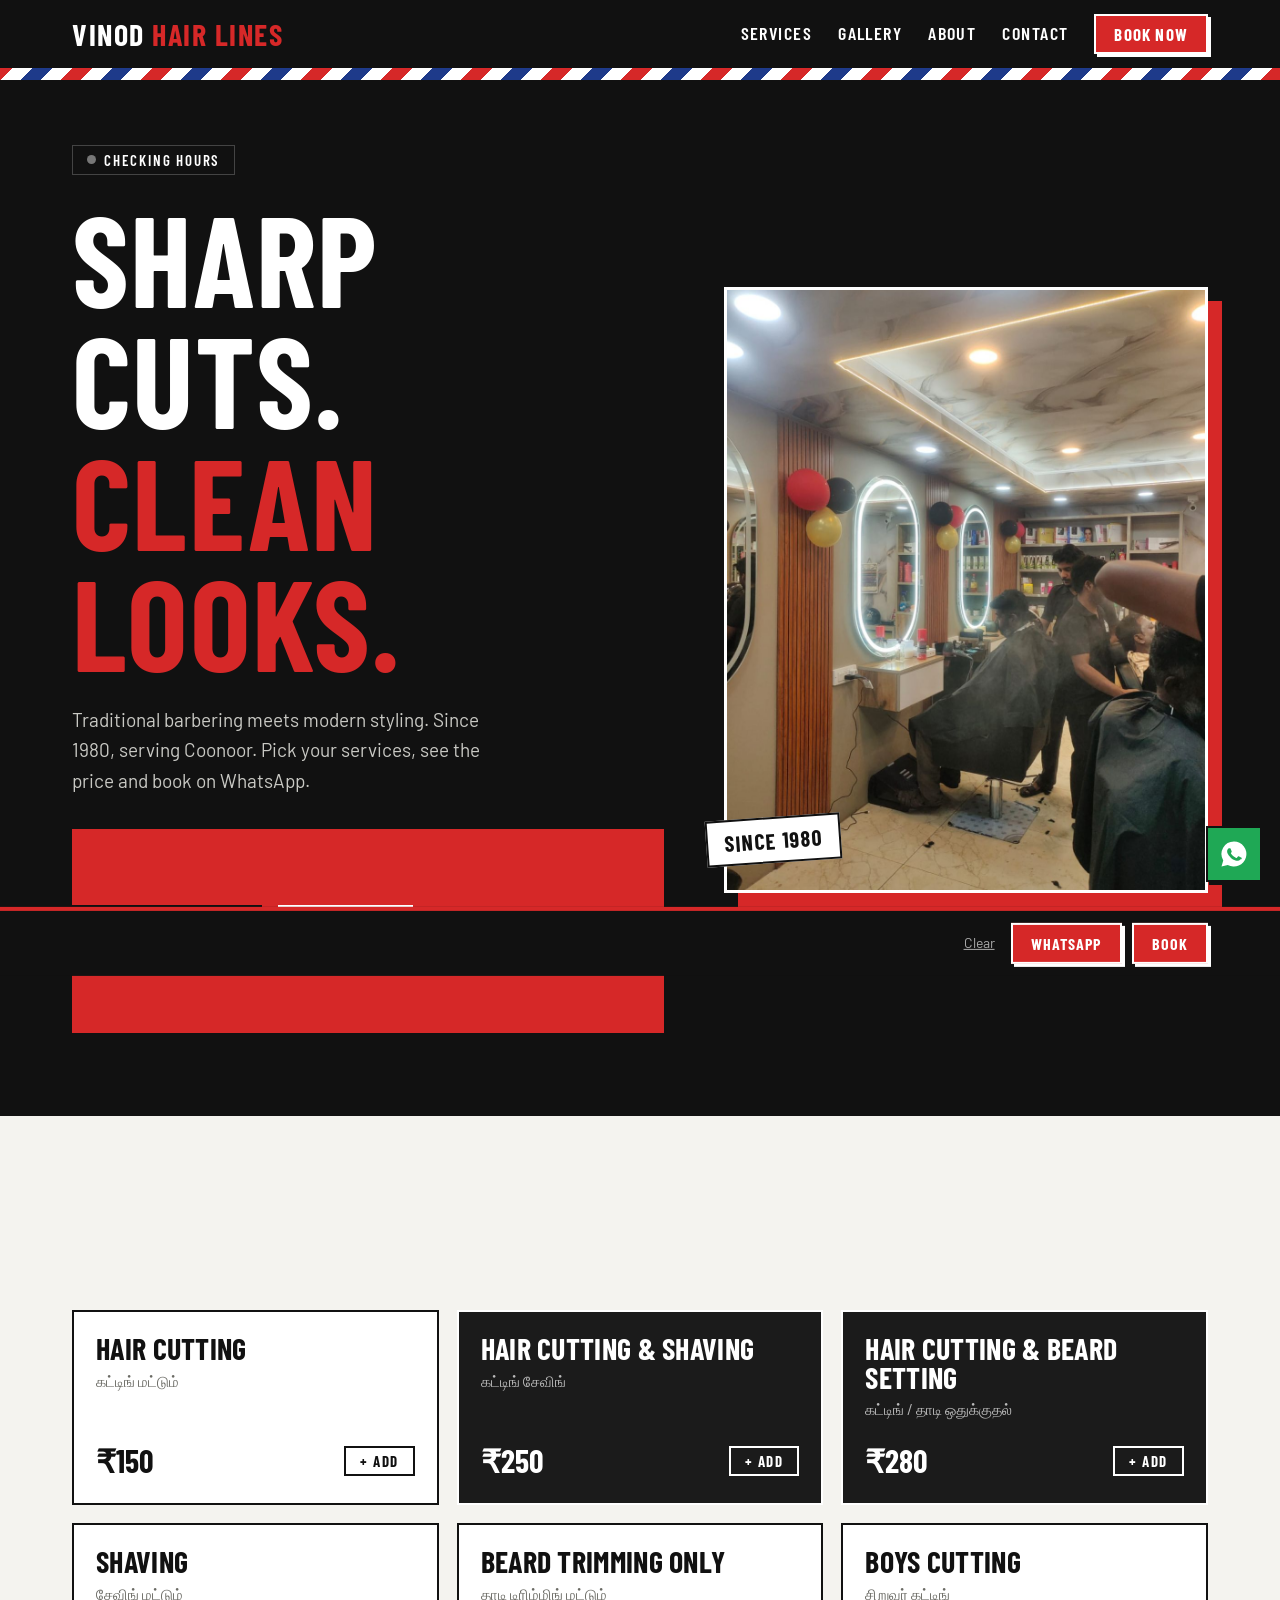
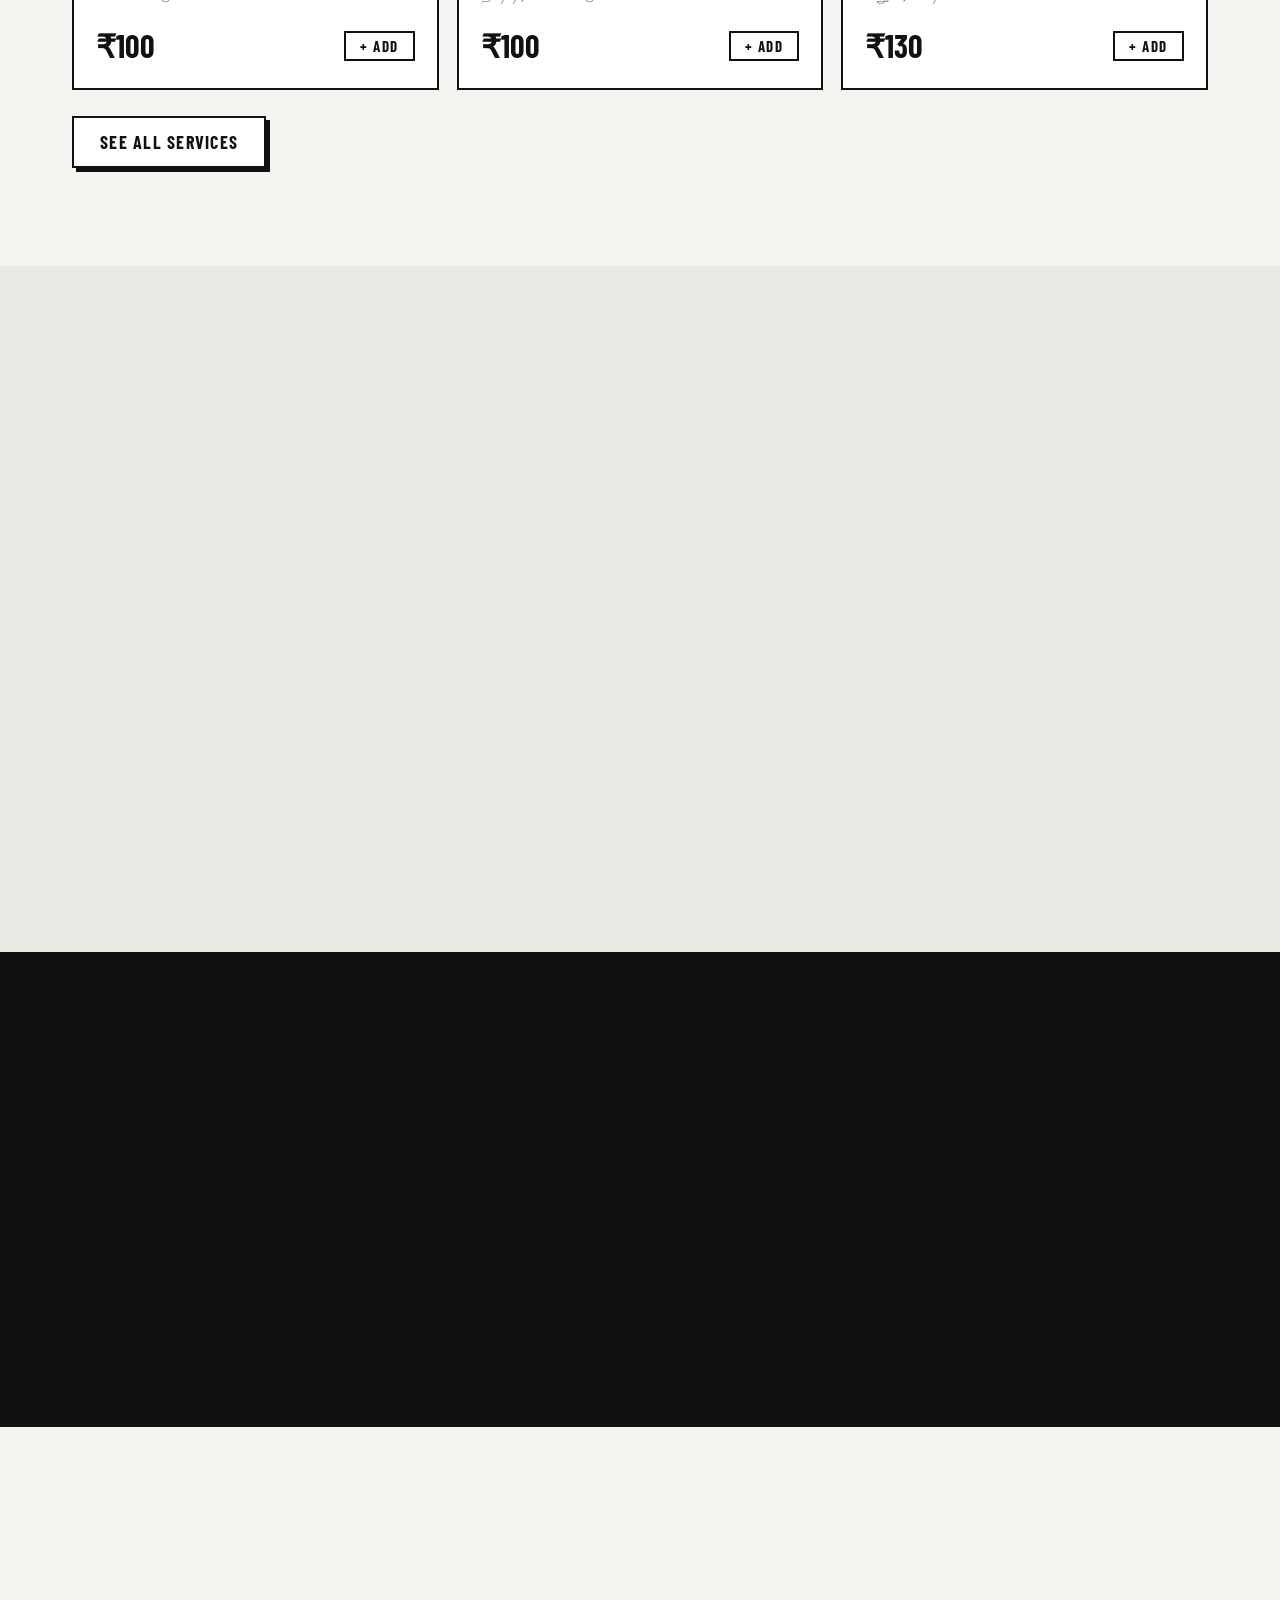
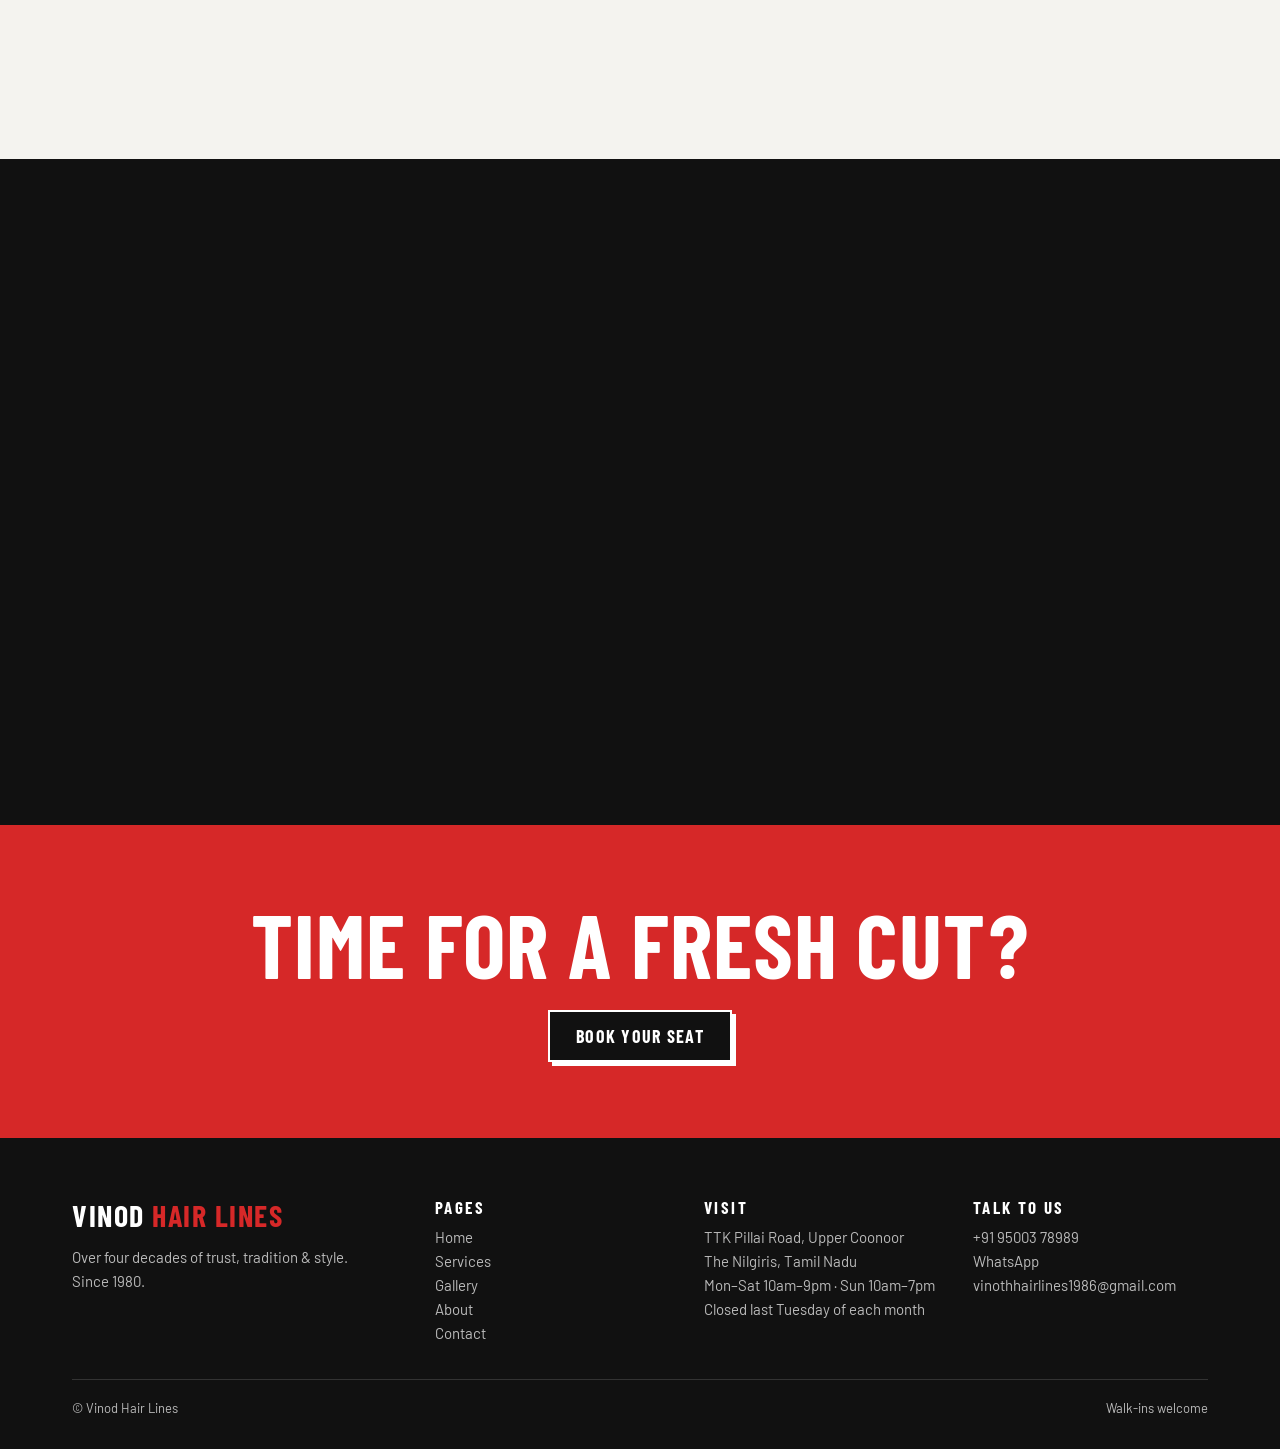
==== index.html @ 0abf3958 "Add brand story since 1980, owner, contact details, TTK Pillai Road address, full services list" ====
<!DOCTYPE html>
<html lang="en"><head><meta charset="utf-8"><meta name="viewport" content="width=device-width,initial-scale=1,viewport-fit=cover">
<title>Vinod Hair Lines – Men’s Grooming Salon</title><meta name="description" content="Vinod Hair Lines – traditional men’s grooming in Coonoor since 1980. Haircuts, shaves, beard styling, colour, facials, makeup and wedding grooming.">
<link rel="preconnect" href="https://fonts.googleapis.com"><link rel="preconnect" href="https://fonts.gstatic.com" crossorigin>
<link href="https://fonts.googleapis.com/css2?family=Barlow+Condensed:wght@600;700&family=Barlow:wght@400;500&display=swap" rel="stylesheet">
<link rel="stylesheet" href="style.css?v=7"></head><body>
<header class="top"><div class="w"><a class="logo" href="index.html">Vinod <i>Hair Lines</i></a><nav class="nl"><a href="services.html">Services</a><a href="gallery.html">Gallery</a><a href="about.html">About</a><a href="contact.html">Contact</a><a class="btn" href="contact.html#book">Book now</a></nav><button class="bur" aria-label="Menu">Menu</button></div><div class="pole"></div></header>
<section class="hero"><div class="w"><div><div class="st">Checking hours</div><h1>Sharp cuts.<em>Clean looks.</em></h1><p>Traditional barbering meets modern styling. Since 1980, serving Coonoor. Pick your services, see the price and book on WhatsApp.</p><div class="cta"><a class="btn" href="#pick">Build your visit</a><a class="btn k" href="contact.html#book">Book now</a></div></div><div class="hi"><img src="images/interior-1.jpg" alt="Inside Vinod Hair Lines" loading="lazy" onerror="this.style.display='none'"><div class="tag">Since 1980</div></div></div></section>
<section class="sec" id="pick"><div class="w"><div class="sh r"><h2>Pick your <em>services</em></h2><p>Tap a card to add it. Your total builds up at the bottom, ready to send on WhatsApp.</p></div><div class="grid" id="picker" data-pop></div><p style="margin-top:26px"><a class="btn o" href="services.html">See all services</a></p></div></section><section class="sec" style="background:#ebe9e3"><div class="w"><div class="sh r"><h2>What we <em>offer</em></h2><p>Rates for services not on the price list are quoted on enquiry. Message us on WhatsApp.</p></div><ol class="off r"><li>Men’s Haircuts &amp; Hairstyling</li><li>Beard Styling, Trimming &amp; Shaving</li><li>Facials &amp; Skin Care Treatments</li><li>Complete Men’s Grooming</li><li>Hair Colouring &amp; Highlights</li><li>Hair Treatments</li><li>Hair Smoothing &amp; Straightening</li><li>Professional Makeup Services</li><li>Makeovers &amp; Personal Styling</li><li>Wedding Grooming &amp; Special Occasion Styling</li><li>Wedding Makeup &amp; Event Bookings</li></ol></div></section>
<section class="sec dk"><div class="w"><div class="sh r"><h2>Our <em>legacy</em></h2><p>Over four decades of trust, tradition &amp; style.</p></div><div class="tiles"><div class="tile r"><b>1980</b><h3>Established</h3><p>Proudly serving Coonoor since 1980.</p></div><div class="tile r"><b>40+</b><h3>Years of craft</h3><p>Traditional barbering with modern styling.</p></div><div class="tile r"><b>Heart</b><h3>Of Coonoor</h3><p>Upper Coonoor, on TTK Pillai Road.</p></div><div class="tile r"><b>Trust</b><h3>For generations</h3><p>A grooming destination families return to.</p></div></div></div></section>
<section class="sec"><div class="w"><div class="sh r"><h2>The <em>work</em></h2><a class="btn o" href="gallery.html">Full gallery</a></div><div class="gal"><div class="gi r" data-c="work" data-big="images/stylist.jpg"><img src="images/stylist.jpg" alt="At the chair" loading="lazy" onerror="this.style.display='none'"><span>At the chair</span></div><div class="gi r" data-c="inside" data-big="images/interior-1.jpg"><img src="images/interior-1.jpg" alt="Our salon" loading="lazy" onerror="this.style.display='none'"><span>Our salon</span></div><div class="gi r" data-c="front" data-big="images/storefront.jpg"><img src="images/storefront.jpg" alt="Shopfront" loading="lazy" onerror="this.style.display='none'"><span>Shopfront</span></div></div></div></section>
<section class="sec dk"><div class="w two vid"><div class="r"><h2 style="font-size:clamp(40px,5vw,64px);margin-bottom:16px">Take a <em style="font-style:normal;color:var(--red)">tour</em></h2><p>Mirrors, comfortable chairs and a proper wash station. See the salon before you walk in.</p><a class="btn" href="contact.html#book">Book a visit</a></div><div class="r"><video controls playsinline preload="metadata" poster="images/tour-poster.jpg"><source src="images/tour.mp4" type="video/mp4"></video></div></div></section><section class="sec"><div class="w"><div class="sh r"><h2>Client <em>reviews</em></h2></div><div class="rv"><div class="r"><div class="s">★★★★★</div><p>Best fade in town. Looks sharp for a full week.</p><b>Rahul S.</b></div><div class="r"><div class="s">★★★★★</div><p>Clean shave, hot towel, no rush. I’m a regular now.</p><b>Imran K.</b></div><div class="r"><div class="s">★★★★★</div><p>Brought my dad and my son. All three of us left happy.</p><b>Kiran P.</b></div></div></div></section>
<section class="sec dk"><div class="w" style="max-width:820px"><div class="sh r"><h2>Quick <em>answers</em></h2></div><details class="r"><summary>Do I need an appointment?</summary><p>Walk-ins are welcome. Booking on WhatsApp skips the wait, especially on weekends.</p></details><details class="r"><summary>How long does a haircut take?</summary><p>Around 30 to 40 minutes. A haircut with beard styling is about an hour.</p></details><details class="r"><summary>Is this a unisex salon?</summary><p>Yes, everyone is welcome. Boys’ cuts, baby cuts and bridal makeup (male and female) are on the price list.</p></details><details class="r"><summary>Which day are you closed?</summary><p>The last Tuesday of every month is our holiday.</p></details><details class="r"><summary>How do I pay?</summary><p>Cash and UPI are accepted. Edit this answer to match your shop.</p></details></div></section><section class="cta"><div class="w"><h2>Time for a fresh cut?</h2><a class="btn k" href="contact.html#book">Book your seat</a></div></section>
<footer><div class="w"><div class="fg"><div><a class="logo" href="index.html" style="color:#fff">Vinod <i>Hair Lines</i></a><p style="margin-top:12px;max-width:280px">Over four decades of trust, tradition &amp; style. Since 1980.</p></div><div><b>Pages</b><a href="index.html">Home</a><a href="services.html">Services</a><a href="gallery.html">Gallery</a><a href="about.html">About</a><a href="contact.html">Contact</a></div><div><b>Visit</b>TTK Pillai Road, Upper Coonoor<br>The Nilgiris, Tamil Nadu<br>Mon–Sat 10am–9pm · Sun 10am–7pm<br>Closed last Tuesday of each month</div><div><b>Talk to us</b><a href="tel:+919500378989">+91 95003 78989</a><a class="walink" target="_blank" rel="noopener">WhatsApp</a><a href="mailto:vinothhairlines1986@gmail.com">vinothhairlines1986@gmail.com</a></div></div><div class="cp"><span>© Vinod Hair Lines</span><span>Walk-ins welcome</span></div></div></footer>
<div class="tray"><div class="w"><div><b id="tn"></b><small id="tl"></small></div><div class="a"><button class="x" id="tx">Clear</button><button class="btn" id="tw">WhatsApp</button><a class="btn" href="contact.html#book">Book</a></div></div></div>
<div class="lb"><button class="c" aria-label="Close">×</button><button class="p" aria-label="Previous">‹</button><img alt=""><button class="n" aria-label="Next">›</button></div>
<a class="wa walink" target="_blank" rel="noopener" aria-label="Chat on WhatsApp"><svg viewBox="0 0 24 24"><path d="M12 2a10 10 0 0 0-8.6 15.1L2 22l5-1.3A10 10 0 1 0 12 2zm5.2 14.2c-.2.6-1.3 1.2-1.8 1.2-.5.1-1 .2-3.2-.7-2.7-1.1-4.4-3.8-4.6-4-.1-.2-1.1-1.5-1.1-2.8s.7-2 1-2.3c.2-.3.5-.3.7-.3h.5c.2 0 .4 0 .6.5l.8 1.9c.1.2.1.4 0 .6l-.4.6c-.1.2-.3.3-.1.6.2.3.8 1.3 1.7 2.1 1.2 1 2.1 1.3 2.4 1.5.3.1.5.1.6-.1l.9-1.1c.2-.3.4-.2.6-.1l1.8.9c.3.1.5.2.5.3.1.1.1.6-.1 1.1z"/></svg></a>
<script src="app.js?v=7"></script></body></html>
---- style.css ----
:root{--bg:#f4f3ef;--ink:#111;--red:#d62828;--card:#fff;--mut:#5d5d58}
*{box-sizing:border-box}html{scroll-behavior:smooth}
body{margin:0;background:var(--bg);color:var(--ink);font:400 17px/1.6 Barlow,system-ui,sans-serif;overflow-x:hidden}
h1,h2,h3{font-family:"Barlow Condensed",Impact,sans-serif;font-weight:700;text-transform:uppercase;line-height:.95;margin:0;letter-spacing:.01em}
a{color:inherit;text-decoration:none}img{display:block;max-width:100%}p{margin:0 0 14px}
.w{max-width:1180px;margin:0 auto;padding:0 22px}
.btn{display:inline-block;background:var(--red);color:#fff;font:700 18px "Barlow Condensed",sans-serif;letter-spacing:.07em;text-transform:uppercase;padding:13px 26px;border:2px solid var(--ink);box-shadow:4px 4px 0 var(--ink);transition:.15s;cursor:pointer}
.btn:hover{transform:translate(-2px,-2px);box-shadow:6px 6px 0 var(--ink)}.btn:active{transform:translate(3px,3px);box-shadow:0 0 0 var(--ink)}
.btn.k{background:var(--ink);border-color:#fff;box-shadow:4px 4px 0 #fff}.btn.k:hover{box-shadow:6px 6px 0 #fff}.btn.o{background:#fff;color:var(--ink)}
.pole{height:12px;background:repeating-linear-gradient(-45deg,var(--red) 0 14px,#fff 14px 28px,#1e3a8a 28px 42px,#fff 42px 56px);background-size:80px 100%;animation:pole 3s linear infinite}
@keyframes pole{to{background-position:80px 0}}
/* header */
.top{position:sticky;top:0;z-index:50;background:var(--ink);color:#fff}
.top .w{display:flex;align-items:center;justify-content:space-between;height:68px}
.logo{font:700 30px "Barlow Condensed",sans-serif;letter-spacing:.05em;text-transform:uppercase}.logo i{font-style:normal;color:var(--red)}
.nl{display:flex;gap:26px;align-items:center;font:600 18px "Barlow Condensed",sans-serif;letter-spacing:.08em;text-transform:uppercase}
.nl a:not(.btn){padding:4px 0;border-bottom:3px solid transparent}.nl a:not(.btn):hover,.nl a.on{border-color:var(--red)}
.nl .btn{padding:8px 18px;font-size:17px;box-shadow:3px 3px 0 #fff;border-color:#fff}
.bur{display:none;background:none;border:2px solid #fff;color:#fff;font:700 16px "Barlow Condensed";letter-spacing:.1em;padding:6px 14px;cursor:pointer}
/* hero */
.hero{background:var(--ink);color:#fff;padding:64px 0 80px}
.hero .w{display:grid;grid-template-columns:1.1fr .9fr;gap:60px;align-items:center}
.st{display:inline-flex;align-items:center;gap:8px;font:600 15px "Barlow Condensed";letter-spacing:.12em;text-transform:uppercase;border:1px solid #444;padding:5px 14px;margin-bottom:22px}.st:before{content:"";width:9px;height:9px;border-radius:50%;background:#777}.st.open:before{background:#2ecc71;animation:bl 1.4s infinite}
@keyframes bl{50%{opacity:.3}}
.hero h1{font-size:clamp(60px,10vw,128px)}.hero h1 em{font-style:normal;color:var(--red);display:block}
.hero p{max-width:440px;color:#c9c9c4;font-size:19px;margin:22px 0 30px}.hero .cta{display:flex;gap:16px;flex-wrap:wrap}
.hi{position:relative}.hi img{width:100%;aspect-ratio:4/5;object-fit:cover;border:3px solid #fff;box-shadow:14px 14px 0 var(--red);background:#222}
.hi .tag{position:absolute;left:-18px;bottom:30px;background:#fff;color:var(--ink);font:700 22px "Barlow Condensed";text-transform:uppercase;letter-spacing:.06em;padding:8px 16px;transform:rotate(-4deg);border:2px solid var(--ink)}
/* sections */
.sec{padding:84px 0}.dk{background:var(--ink);color:#fff}
.sh{display:flex;justify-content:space-between;align-items:end;gap:20px;flex-wrap:wrap;margin-bottom:38px}.sh h2{font-size:clamp(42px,6vw,76px)}.sh h2 em{font-style:normal;color:var(--red)}.sh p{max-width:380px;color:var(--mut);margin:0}.dk .sh p{color:#aaa}
.tabs{display:flex;gap:10px;flex-wrap:wrap;margin-bottom:30px}.tab{font:700 17px "Barlow Condensed";letter-spacing:.08em;text-transform:uppercase;background:#fff;border:2px solid var(--ink);padding:7px 20px;cursor:pointer;transition:.15s}.tab:hover{background:#eee}.tab.on{background:var(--ink);color:#fff}
.grid{display:grid;grid-template-columns:repeat(3,1fr);gap:18px}
.card{background:var(--card);border:2px solid var(--ink);padding:22px;display:flex;flex-direction:column;gap:6px;cursor:pointer;transition:.15s;position:relative;user-select:none}
.card:hover{transform:translate(-3px,-3px);box-shadow:6px 6px 0 var(--ink)}.card[hidden]{display:none}
.card h3{font-size:30px}.card p{color:var(--mut);font-size:15px;margin:0;flex:1}
.card .f{display:flex;justify-content:space-between;align-items:center;margin-top:14px}.card .pr{font:700 32px "Barlow Condensed"}
.card .ad{font:700 15px "Barlow Condensed";letter-spacing:.1em;text-transform:uppercase;border:2px solid var(--ink);padding:4px 14px;transition:.15s}
.card.on{background:#fff1f0;border-color:var(--red);box-shadow:5px 5px 0 var(--red)}.card.on .ad{background:var(--red);border-color:var(--red);color:#fff}
.combo{background:#1b1b1b;color:#fff;border-color:#fff}.combo p{color:#bbb}.combo.on{background:#2b1212;border-color:var(--red)}.combo:hover{box-shadow:6px 6px 0 var(--red)}.combo .ad{border-color:#fff}
/* tray */
.tray{position:fixed;left:0;right:0;bottom:0;z-index:55;background:var(--ink);color:#fff;border-top:4px solid var(--red);transform:translateY(110%);transition:.3s}.tray.on{transform:none}
.tray .w{display:flex;justify-content:space-between;align-items:center;gap:14px;padding-top:12px;padding-bottom:calc(12px + env(safe-area-inset-bottom,0px));flex-wrap:wrap}
.tray b{font:700 26px "Barlow Condensed";letter-spacing:.04em}.tray small{color:#aaa;display:block;font-size:13px;line-height:1.2;max-width:420px}.tray .a{display:flex;gap:10px;align-items:center}.tray .btn{padding:9px 18px;font-size:16px;box-shadow:3px 3px 0 #fff;border-color:#fff}.tray .x{background:none;border:0;color:#aaa;text-decoration:underline;cursor:pointer;font:inherit;font-size:14px}
/* tiles */
.tiles{display:grid;grid-template-columns:repeat(4,1fr);gap:18px}.tile{border:2px solid #fff;padding:24px;transition:.15s}.tile:hover{background:var(--red);transform:translateY(-4px)}.tile b{font:700 58px "Barlow Condensed";color:var(--red);line-height:1;display:block;transition:.15s}.tile:hover b{color:#fff}.tile h3{font-size:26px;margin:6px 0 8px}.tile p{color:#bbb;font-size:15px;margin:0}.tile:hover p{color:#fff}
.gal{display:grid;grid-template-columns:repeat(3,1fr);gap:16px}.gi{position:relative;aspect-ratio:1;overflow:hidden;border:2px solid var(--ink);cursor:zoom-in;background:#ddd}.gi[hidden]{display:none}.gi img{width:100%;height:100%;object-fit:cover;transition:.5s;filter:grayscale(.35)}.gi:hover img{transform:scale(1.07);filter:none}.gi span{position:absolute;left:0;bottom:0;background:var(--ink);color:#fff;font:700 16px "Barlow Condensed";letter-spacing:.1em;text-transform:uppercase;padding:5px 14px;transform:translateY(100%);transition:.2s}.gi:hover span{transform:none}
.lb{position:fixed;inset:0;z-index:90;background:rgba(0,0,0,.92);display:none;align-items:center;justify-content:center;padding:20px}.lb.on{display:flex}.lb img{max-height:88vh;max-width:92vw;border:3px solid #fff}.lb button{position:absolute;background:var(--red);color:#fff;border:2px solid #fff;font:700 26px "Barlow Condensed";width:50px;height:50px;cursor:pointer}.lb .c{top:18px;right:18px}.lb .p{left:14px;top:50%}.lb .n{right:14px;top:50%}
.rv{display:grid;grid-template-columns:repeat(3,1fr);gap:18px}.rv div{background:#fff;border:2px solid var(--ink);padding:24px}.rv .s{color:var(--red);letter-spacing:3px;font-size:18px}.rv p{margin:8px 0 14px;font-size:18px}.rv b{font:700 17px "Barlow Condensed";letter-spacing:.1em;text-transform:uppercase}
details{background:#000;color:#fff;border:2px solid #fff;margin-bottom:12px;transition:.15s}details:hover,details[open]{border-color:var(--red);box-shadow:5px 5px 0 var(--red)}summary{cursor:pointer;font:700 24px "Barlow Condensed";text-transform:uppercase;letter-spacing:.03em;padding:16px 56px 16px 20px;list-style:none;position:relative}summary::-webkit-details-marker{display:none}summary:after{content:"+";position:absolute;right:20px;top:8px;font-size:32px;color:var(--red);transition:.2s}details[open] summary:after{transform:rotate(45deg)}details p{padding:0 20px;margin:0 0 18px;color:#bbb}
.cta{background:var(--red);color:#fff;text-align:center;padding:76px 0;border-block:3px solid var(--ink)}.cta h2{font-size:clamp(44px,7vw,92px);margin-bottom:24px}
.ph{background:var(--ink);color:#fff;padding:56px 0 50px}.ph h1{font-size:clamp(56px,9vw,112px)}.ph h1 em{font-style:normal;color:var(--red)}.ph p{color:#bbb;max-width:480px;margin:14px 0 0;font-size:19px}
.two{display:grid;grid-template-columns:1fr 1fr;gap:56px;align-items:center}.two img{width:100%;aspect-ratio:4/3.4;object-fit:cover;border:3px solid var(--ink);box-shadow:12px 12px 0 var(--red);background:#ddd}.two p{color:var(--mut);font-size:19px}
.bk{display:grid;grid-template-columns:.85fr 1.15fr;gap:50px}.inf p{margin-bottom:22px}.inf b{display:block;font:700 15px "Barlow Condensed";letter-spacing:.14em;text-transform:uppercase;color:var(--red)}.map{aspect-ratio:16/9;border:2px dashed #999;display:grid;place-items:center;text-align:center;color:#777;font-size:14px}
form{background:#fff;border:2px solid var(--ink);box-shadow:8px 8px 0 var(--ink);padding:30px;display:grid;gap:20px}label,.lab{font:700 15px "Barlow Condensed";letter-spacing:.12em;text-transform:uppercase;display:grid;gap:6px}
input{font:400 17px Barlow,sans-serif;padding:11px 12px;border:2px solid var(--ink);background:#fff;width:100%;border-radius:0}input:focus{outline:3px solid var(--red);outline-offset:-1px}
.slots{display:flex;gap:8px;flex-wrap:wrap}.slots label{display:block;font:600 16px "Barlow Condensed";letter-spacing:.06em}.slots input{position:absolute;opacity:0;width:0}.slots span{display:block;padding:8px 16px;border:2px solid var(--ink);cursor:pointer;transition:.15s}.slots input:checked+span{background:var(--ink);color:#fff}.slots span:hover{background:#eee}.slots input:checked+span:hover{background:var(--ink)}
.sm{border:2px dashed var(--ink);padding:14px 16px;font-size:15px;background:#faf9f6}.sm b{font:700 20px "Barlow Condensed";letter-spacing:.04em}.sm a{color:var(--red);text-decoration:underline}
footer{background:var(--ink);color:#bbb;padding:56px 0 30px;font-size:15px}.fg{display:grid;grid-template-columns:1.4fr 1fr 1fr 1fr;gap:34px}.fg b{display:block;font:700 17px "Barlow Condensed";letter-spacing:.14em;text-transform:uppercase;color:#fff;margin-bottom:8px}.fg a{display:block}.fg a:hover{color:var(--red)}.cp{border-top:1px solid #333;margin-top:34px;padding-top:18px;font-size:13px;display:flex;justify-content:space-between;flex-wrap:wrap;gap:8px}
.wa{position:fixed;right:18px;bottom:calc(18px + env(safe-area-inset-bottom,0px));z-index:60;background:#1fa855;border:2px solid var(--ink);box-shadow:3px 3px 0 var(--ink);width:56px;height:56px;display:grid;place-items:center;transition:.3s}.wa svg{width:30px;height:30px;fill:#fff}body.ht .wa{bottom:calc(96px + env(safe-area-inset-bottom,0px))}
.r{opacity:0;transform:translateY(24px);transition:.6s}.r.in{opacity:1;transform:none}
@media(prefers-reduced-motion:reduce){*{animation:none!important;transition:none!important}.r{opacity:1;transform:none}}
@media(max-width:900px){.bur{display:block}.nl{display:none;position:absolute;left:0;right:0;top:68px;background:var(--ink);flex-direction:column;align-items:stretch;gap:0;padding:6px 22px 22px;border-top:1px solid #333}.top.o .nl{display:flex}.nl a:not(.btn){padding:14px 0;border-bottom:1px solid #2a2a2a}.nl .btn{margin-top:14px;text-align:center}
.hero{padding:40px 0 60px}.hero .w,.two,.bk{grid-template-columns:1fr;gap:44px}.hi .tag{left:8px}.grid,.rv{grid-template-columns:1fr}.tiles{grid-template-columns:1fr 1fr}.gal{grid-template-columns:1fr 1fr}.fg{grid-template-columns:1fr 1fr}.sec{padding:60px 0}.tray small{display:none}}

.card p[lang=ta]{font-size:15px;color:#6a6a64}.combo p[lang=ta]{color:#bbb}
.note{margin-top:30px;border:2px dashed var(--ink);padding:16px 18px;font-size:15px;background:#fff}.note a{color:var(--red);text-decoration:underline;font-weight:500}
.vid video{display:block;width:100%;max-width:340px;max-height:80vh;margin:0 auto;border:3px solid #fff;box-shadow:12px 12px 0 var(--red);background:#000}
.dk .two p{color:#bbb}.map iframe{width:100%;height:100%;border:0;filter:grayscale(.3)}

.off{list-style:none;counter-reset:o;display:grid;grid-template-columns:repeat(2,1fr);gap:12px;padding:0;margin:0}
.off li{counter-increment:o;background:#fff;border:2px solid var(--ink);padding:14px 18px;font:700 22px "Barlow Condensed",sans-serif;letter-spacing:.03em;text-transform:uppercase;display:flex;gap:14px;align-items:center;transition:.15s}
.off li:before{content:counter(o,decimal-leading-zero);color:var(--red)}.off li:hover{transform:translate(-3px,-3px);box-shadow:5px 5px 0 var(--ink)}
@media(max-width:900px){.off{grid-template-columns:1fr}}
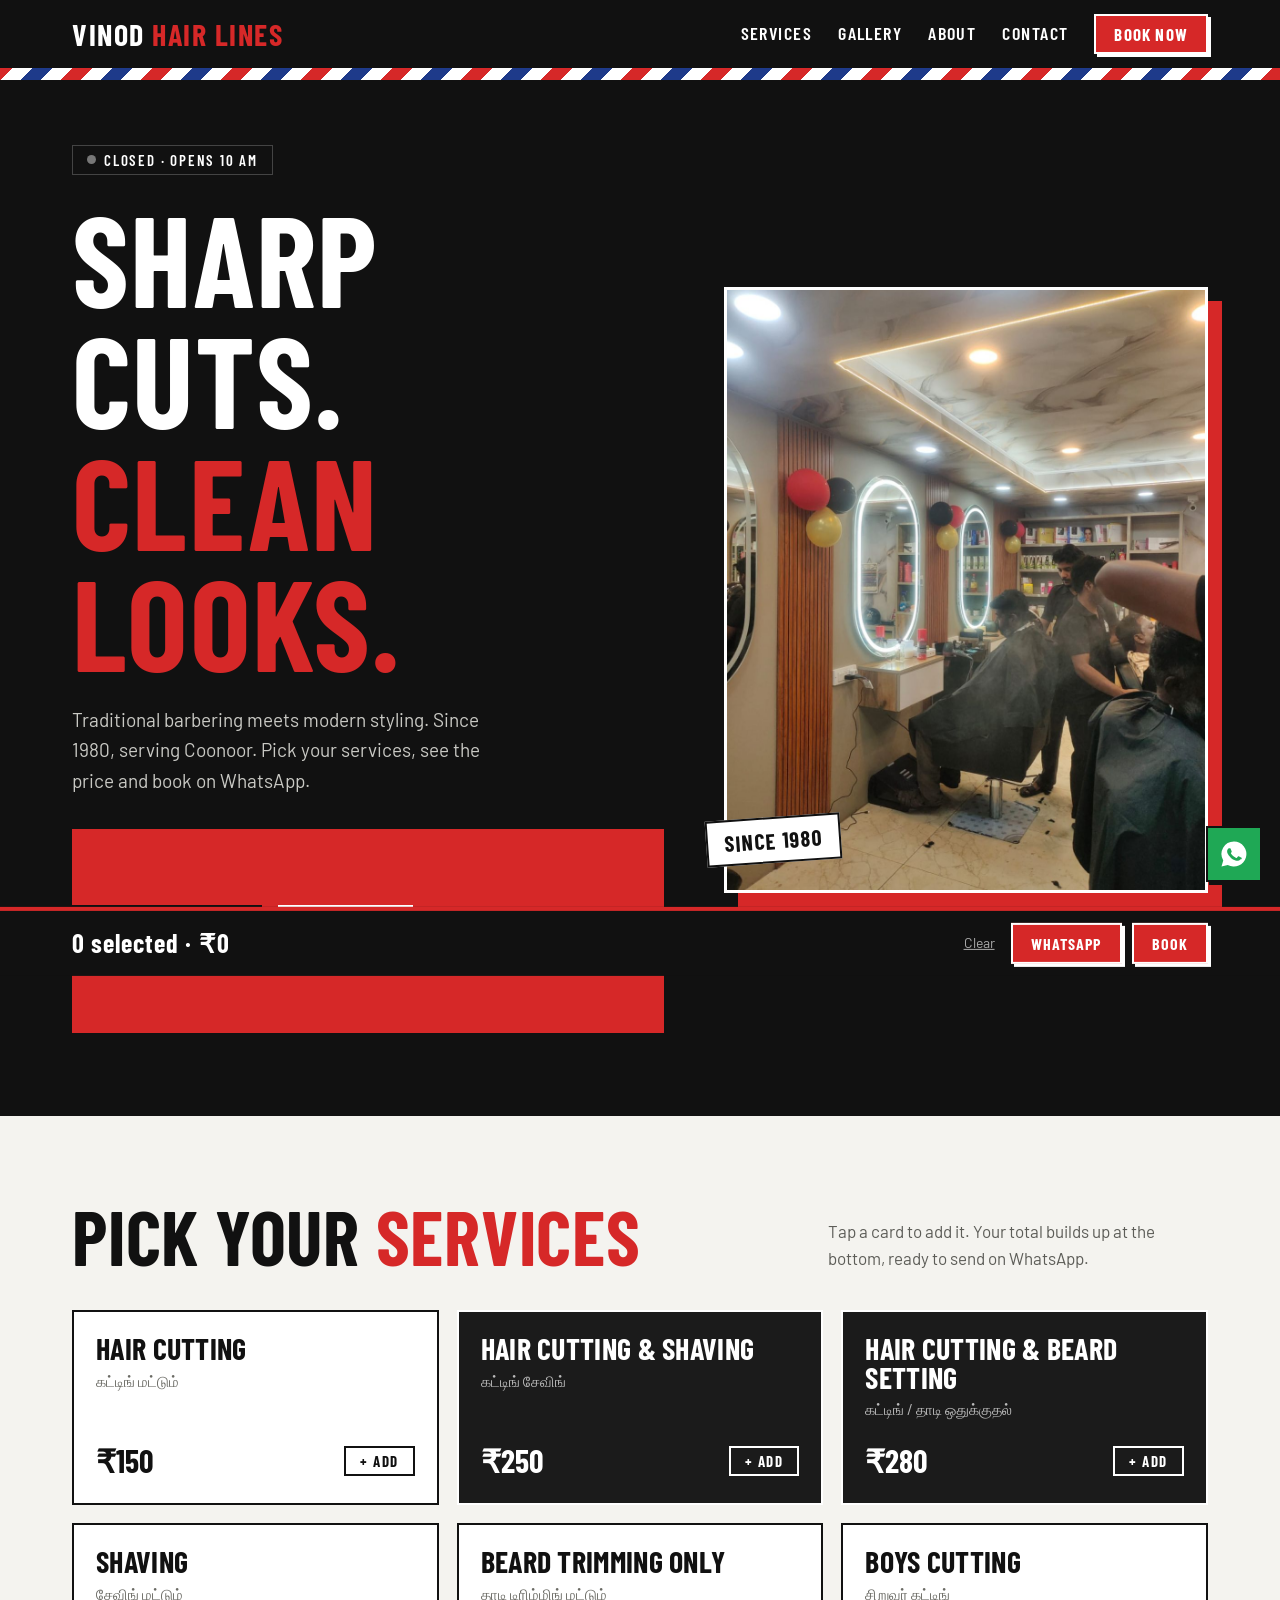
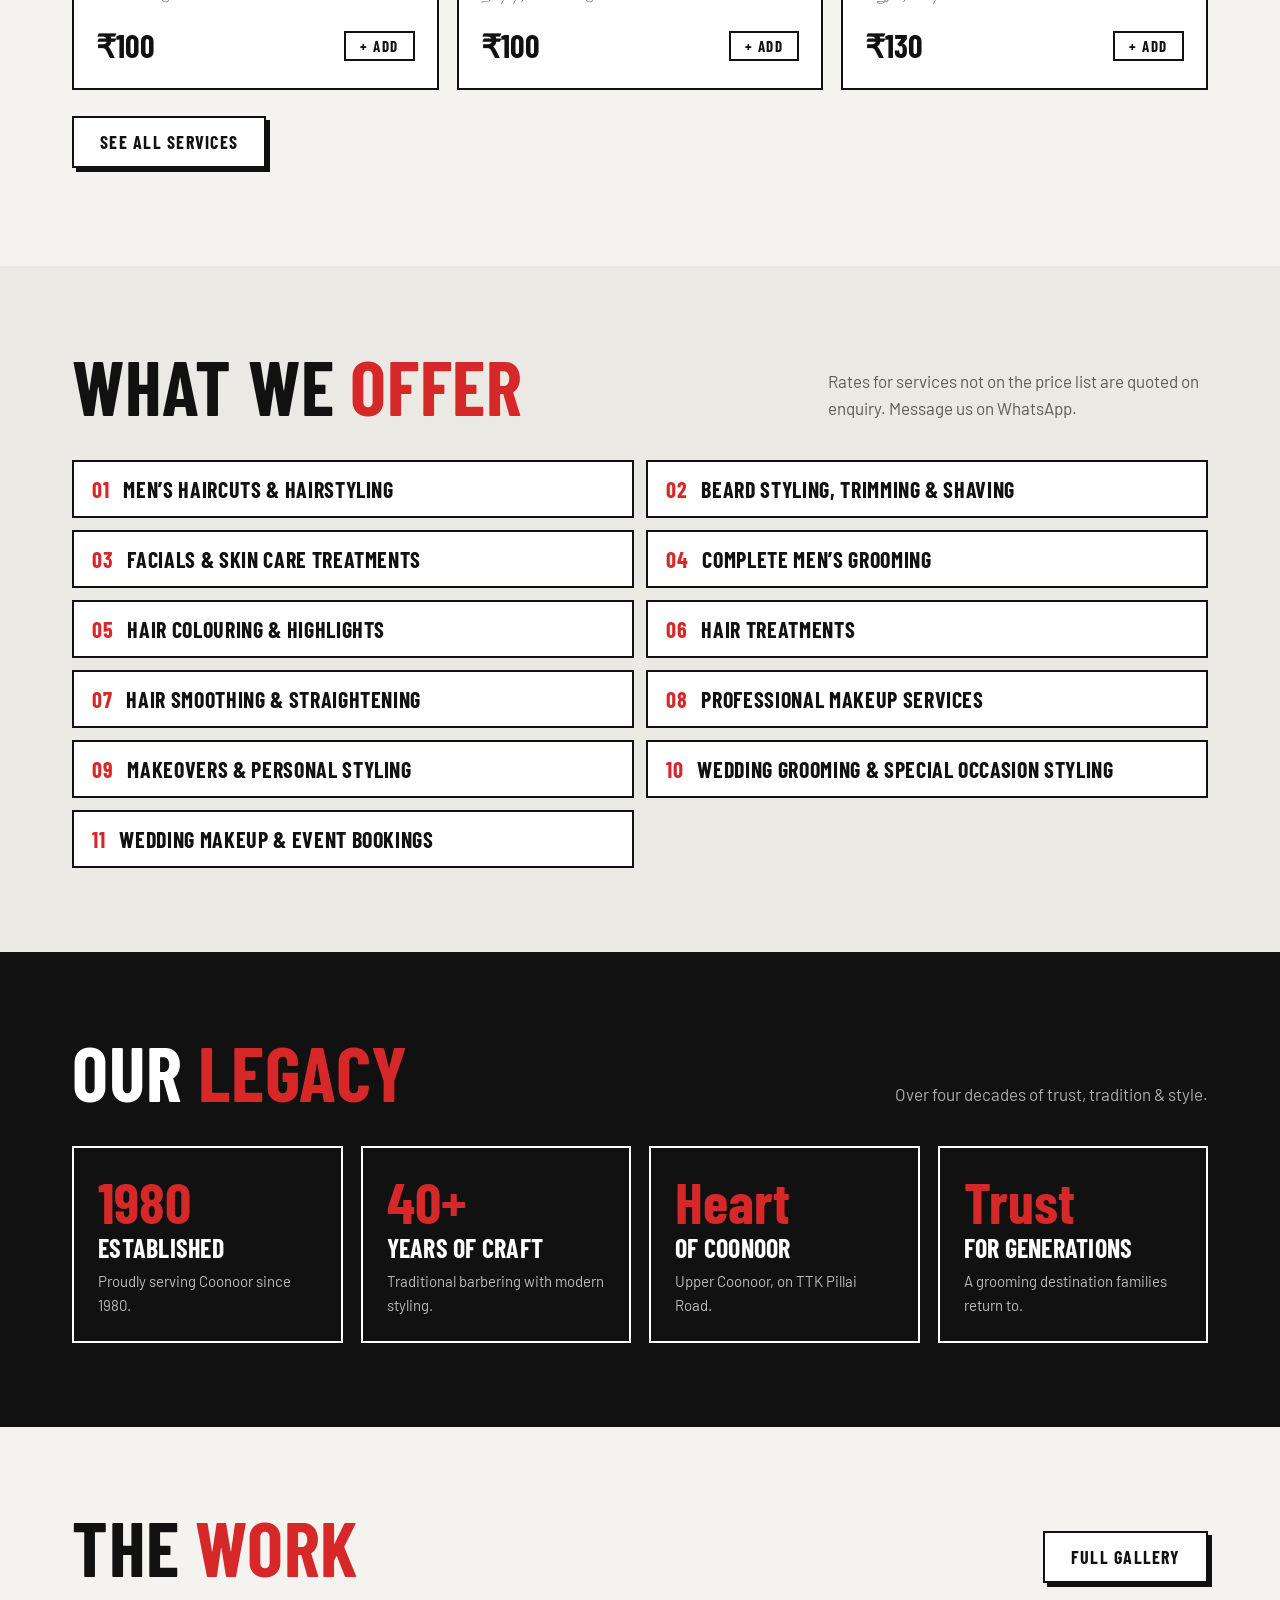
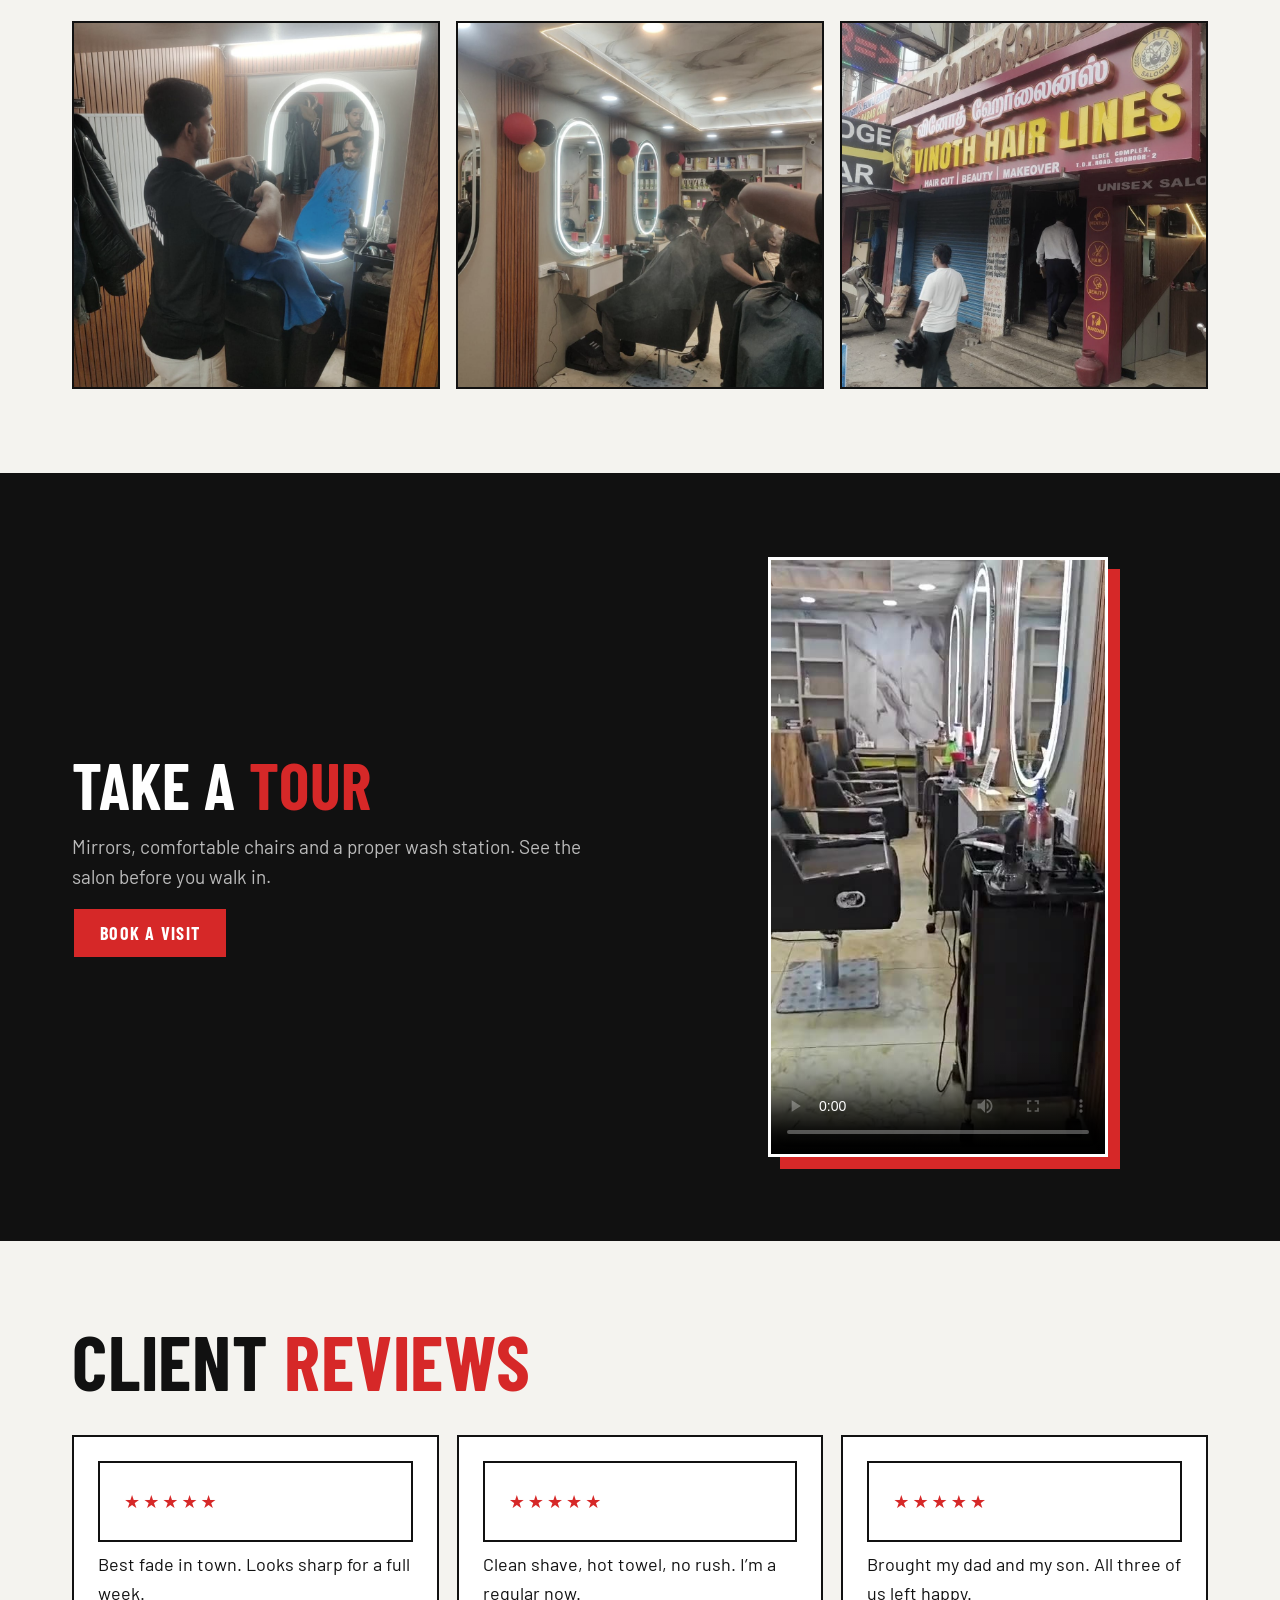
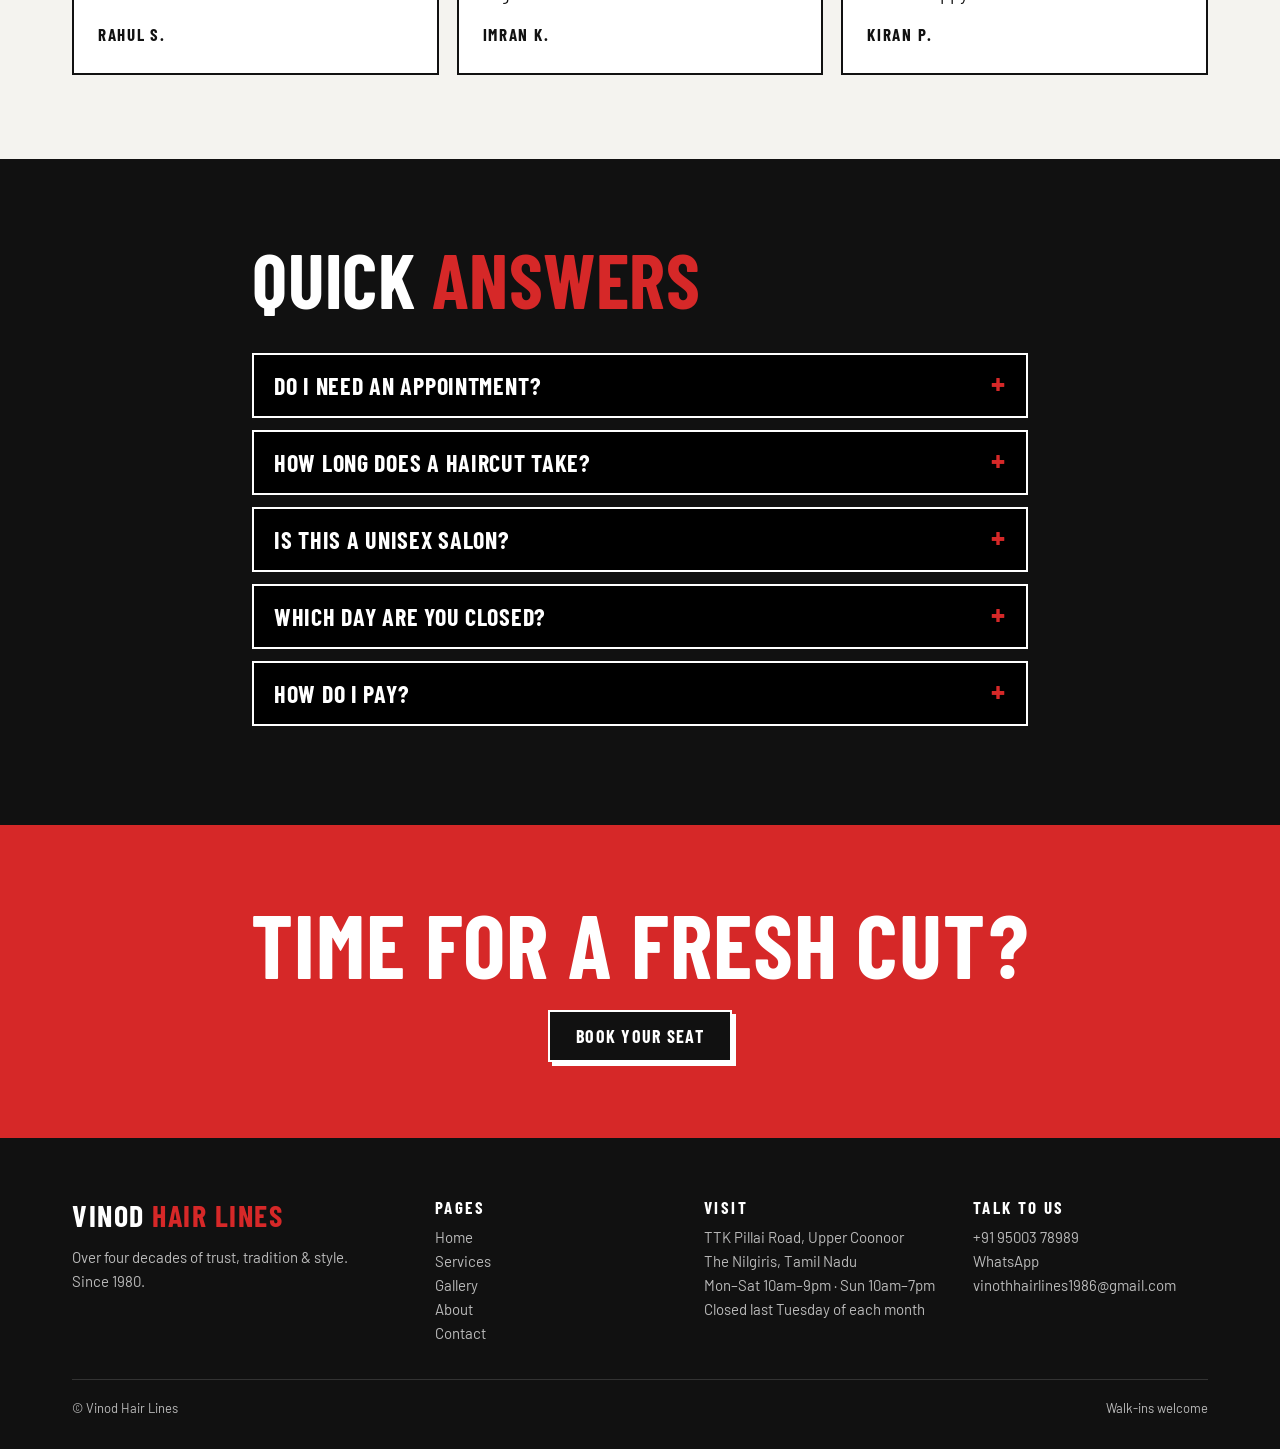
==== commit ff4f404f: "Fix infinite recursion in total helper that blocked page reveal; make reveal fail-safe" ====
--- a/index.html
+++ b/index.html
@@ -3,7 +3,7 @@
 <title>Vinod Hair Lines – Men’s Grooming Salon</title><meta name="description" content="Vinod Hair Lines – traditional men’s grooming in Coonoor since 1980. Haircuts, shaves, beard styling, colour, facials, makeup and wedding grooming.">
 <link rel="preconnect" href="https://fonts.googleapis.com"><link rel="preconnect" href="https://fonts.gstatic.com" crossorigin>
 <link href="https://fonts.googleapis.com/css2?family=Barlow+Condensed:wght@600;700&family=Barlow:wght@400;500&display=swap" rel="stylesheet">
-<link rel="stylesheet" href="style.css?v=7"></head><body>
+<link rel="stylesheet" href="style.css?v=8"></head><body>
 <header class="top"><div class="w"><a class="logo" href="index.html">Vinod <i>Hair Lines</i></a><nav class="nl"><a href="services.html">Services</a><a href="gallery.html">Gallery</a><a href="about.html">About</a><a href="contact.html">Contact</a><a class="btn" href="contact.html#book">Book now</a></nav><button class="bur" aria-label="Menu">Menu</button></div><div class="pole"></div></header>
 <section class="hero"><div class="w"><div><div class="st">Checking hours</div><h1>Sharp cuts.<em>Clean looks.</em></h1><p>Traditional barbering meets modern styling. Since 1980, serving Coonoor. Pick your services, see the price and book on WhatsApp.</p><div class="cta"><a class="btn" href="#pick">Build your visit</a><a class="btn k" href="contact.html#book">Book now</a></div></div><div class="hi"><img src="images/interior-1.jpg" alt="Inside Vinod Hair Lines" loading="lazy" onerror="this.style.display='none'"><div class="tag">Since 1980</div></div></div></section>
 <section class="sec" id="pick"><div class="w"><div class="sh r"><h2>Pick your <em>services</em></h2><p>Tap a card to add it. Your total builds up at the bottom, ready to send on WhatsApp.</p></div><div class="grid" id="picker" data-pop></div><p style="margin-top:26px"><a class="btn o" href="services.html">See all services</a></p></div></section><section class="sec" style="background:#ebe9e3"><div class="w"><div class="sh r"><h2>What we <em>offer</em></h2><p>Rates for services not on the price list are quoted on enquiry. Message us on WhatsApp.</p></div><ol class="off r"><li>Men’s Haircuts &amp; Hairstyling</li><li>Beard Styling, Trimming &amp; Shaving</li><li>Facials &amp; Skin Care Treatments</li><li>Complete Men’s Grooming</li><li>Hair Colouring &amp; Highlights</li><li>Hair Treatments</li><li>Hair Smoothing &amp; Straightening</li><li>Professional Makeup Services</li><li>Makeovers &amp; Personal Styling</li><li>Wedding Grooming &amp; Special Occasion Styling</li><li>Wedding Makeup &amp; Event Bookings</li></ol></div></section>
@@ -15,4 +15,4 @@
 <div class="tray"><div class="w"><div><b id="tn"></b><small id="tl"></small></div><div class="a"><button class="x" id="tx">Clear</button><button class="btn" id="tw">WhatsApp</button><a class="btn" href="contact.html#book">Book</a></div></div></div>
 <div class="lb"><button class="c" aria-label="Close">×</button><button class="p" aria-label="Previous">‹</button><img alt=""><button class="n" aria-label="Next">›</button></div>
 <a class="wa walink" target="_blank" rel="noopener" aria-label="Chat on WhatsApp"><svg viewBox="0 0 24 24"><path d="M12 2a10 10 0 0 0-8.6 15.1L2 22l5-1.3A10 10 0 1 0 12 2zm5.2 14.2c-.2.6-1.3 1.2-1.8 1.2-.5.1-1 .2-3.2-.7-2.7-1.1-4.4-3.8-4.6-4-.1-.2-1.1-1.5-1.1-2.8s.7-2 1-2.3c.2-.3.5-.3.7-.3h.5c.2 0 .4 0 .6.5l.8 1.9c.1.2.1.4 0 .6l-.4.6c-.1.2-.3.3-.1.6.2.3.8 1.3 1.7 2.1 1.2 1 2.1 1.3 2.4 1.5.3.1.5.1.6-.1l.9-1.1c.2-.3.4-.2.6-.1l1.8.9c.3.1.5.2.5.3.1.1.1.6-.1 1.1z"/></svg></a>
-<script src="app.js?v=7"></script></body></html>
+<script src="app.js?v=8"></script></body></html>
--- a/style.css
+++ b/style.css
@@ -58,8 +58,8 @@
 .sm{border:2px dashed var(--ink);padding:14px 16px;font-size:15px;background:#faf9f6}.sm b{font:700 20px "Barlow Condensed";letter-spacing:.04em}.sm a{color:var(--red);text-decoration:underline}
 footer{background:var(--ink);color:#bbb;padding:56px 0 30px;font-size:15px}.fg{display:grid;grid-template-columns:1.4fr 1fr 1fr 1fr;gap:34px}.fg b{display:block;font:700 17px "Barlow Condensed";letter-spacing:.14em;text-transform:uppercase;color:#fff;margin-bottom:8px}.fg a{display:block}.fg a:hover{color:var(--red)}.cp{border-top:1px solid #333;margin-top:34px;padding-top:18px;font-size:13px;display:flex;justify-content:space-between;flex-wrap:wrap;gap:8px}
 .wa{position:fixed;right:18px;bottom:calc(18px + env(safe-area-inset-bottom,0px));z-index:60;background:#1fa855;border:2px solid var(--ink);box-shadow:3px 3px 0 var(--ink);width:56px;height:56px;display:grid;place-items:center;transition:.3s}.wa svg{width:30px;height:30px;fill:#fff}body.ht .wa{bottom:calc(96px + env(safe-area-inset-bottom,0px))}
-.r{opacity:0;transform:translateY(24px);transition:.6s}.r.in{opacity:1;transform:none}
-@media(prefers-reduced-motion:reduce){*{animation:none!important;transition:none!important}.r{opacity:1;transform:none}}
+.js .r{opacity:0;transform:translateY(24px);transition:.6s}.js .r.in{opacity:1;transform:none}
+@media(prefers-reduced-motion:reduce){*{animation:none!important;transition:none!important}.js .r{opacity:1;transform:none}}
 @media(max-width:900px){.bur{display:block}.nl{display:none;position:absolute;left:0;right:0;top:68px;background:var(--ink);flex-direction:column;align-items:stretch;gap:0;padding:6px 22px 22px;border-top:1px solid #333}.top.o .nl{display:flex}.nl a:not(.btn){padding:14px 0;border-bottom:1px solid #2a2a2a}.nl .btn{margin-top:14px;text-align:center}
 .hero{padding:40px 0 60px}.hero .w,.two,.bk{grid-template-columns:1fr;gap:44px}.hi .tag{left:8px}.grid,.rv{grid-template-columns:1fr}.tiles{grid-template-columns:1fr 1fr}.gal{grid-template-columns:1fr 1fr}.fg{grid-template-columns:1fr 1fr}.sec{padding:60px 0}.tray small{display:none}}
 
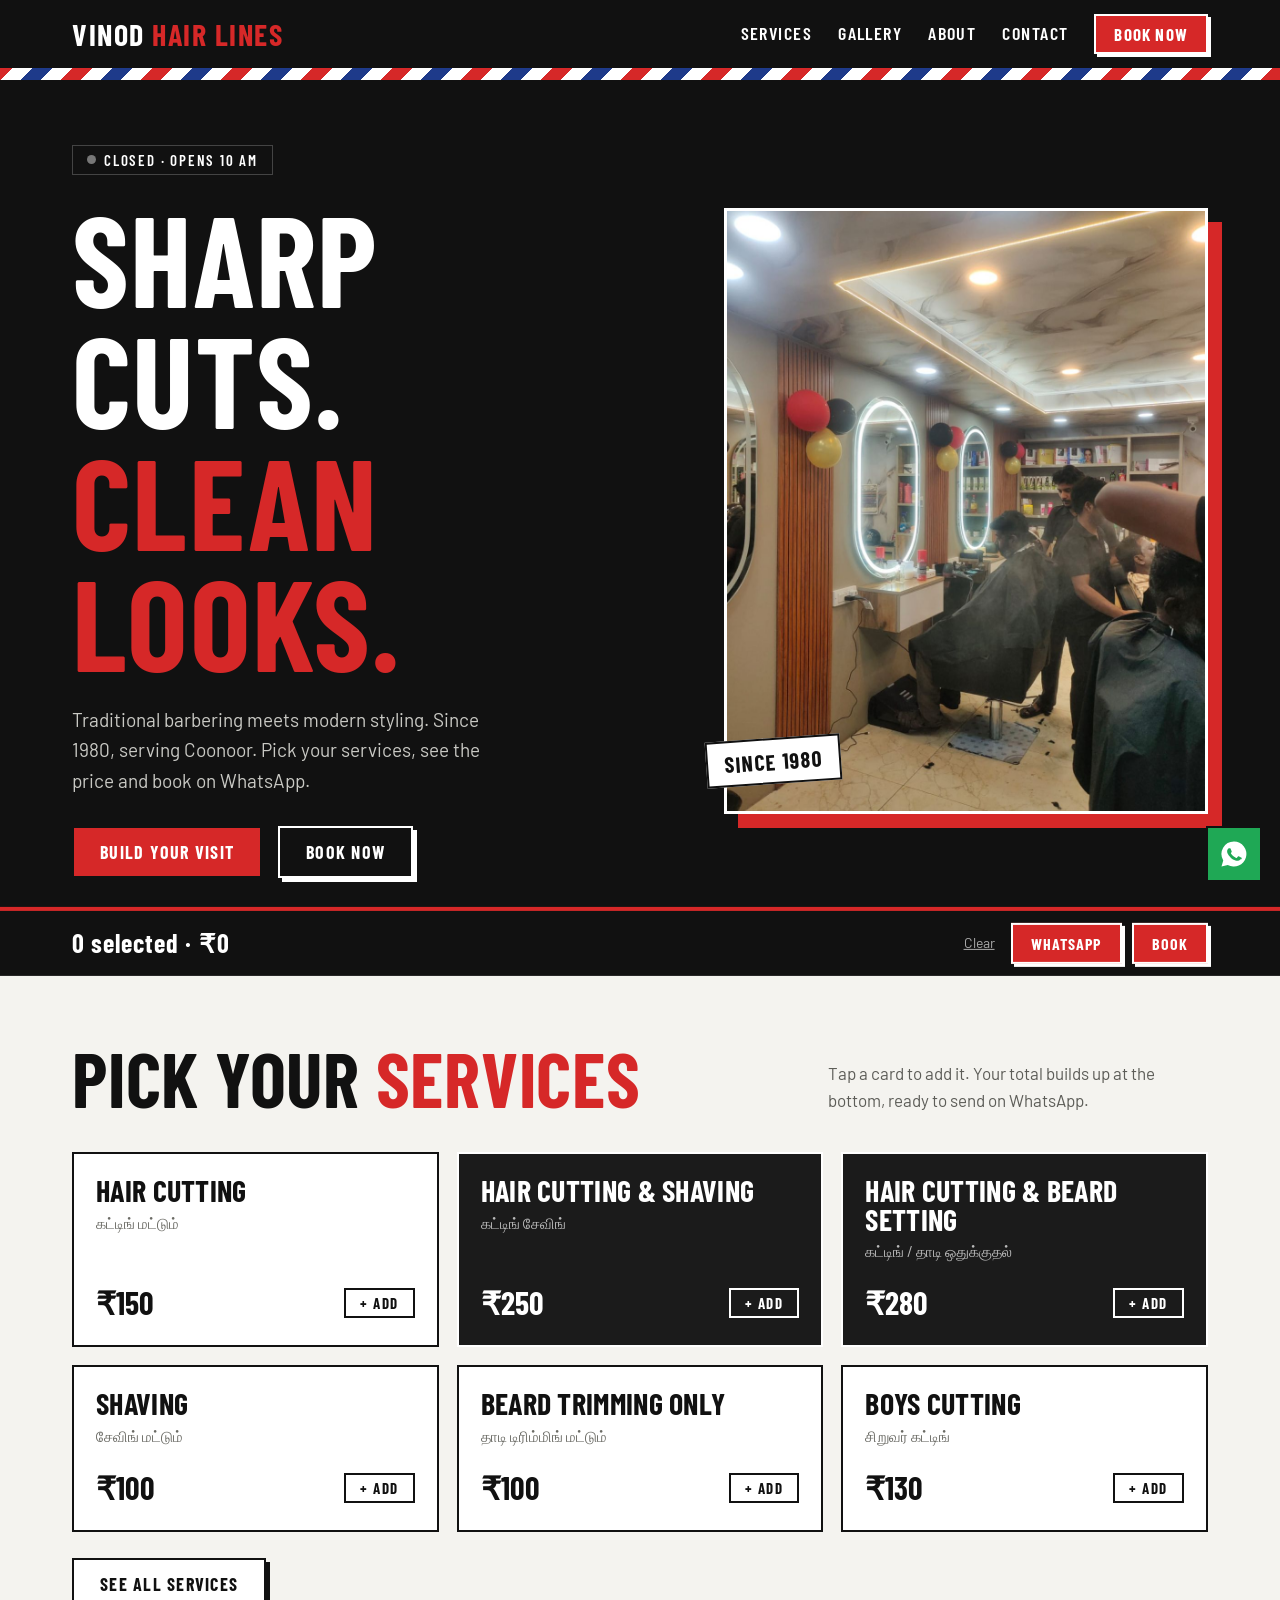
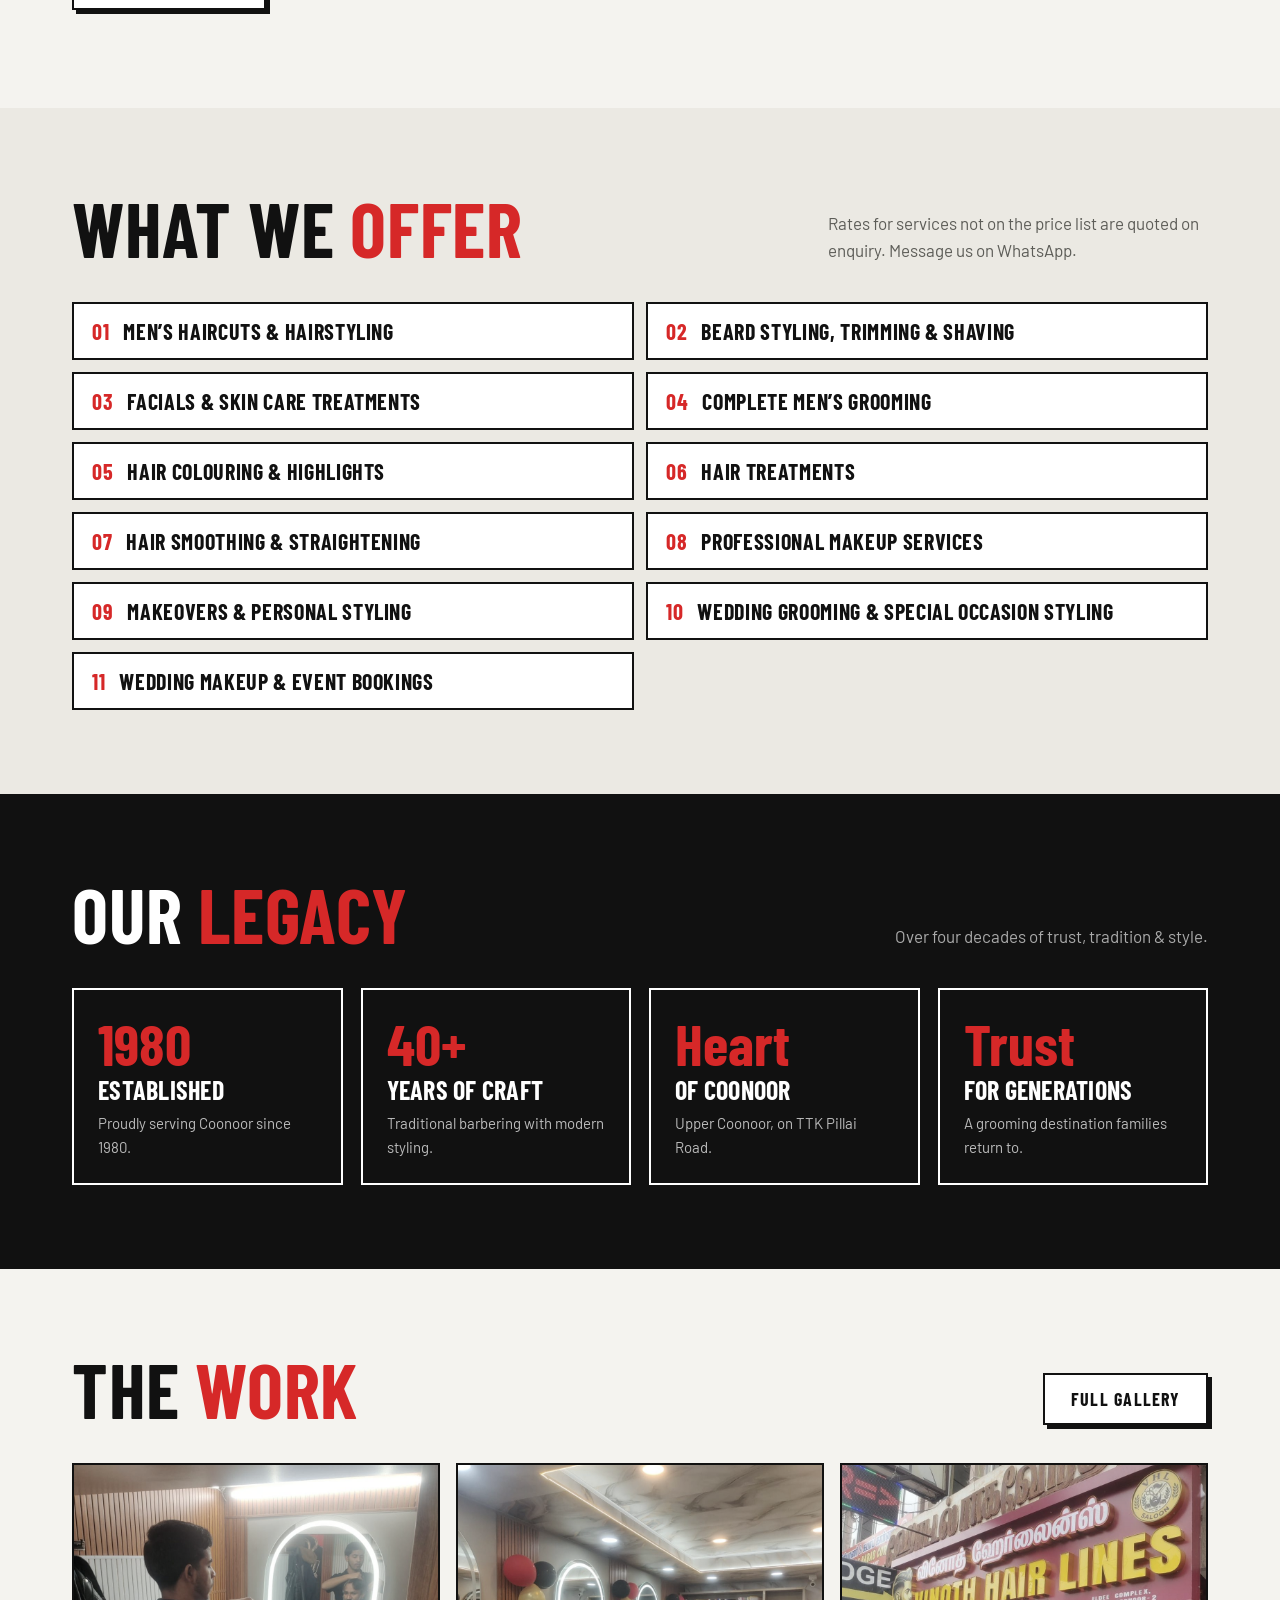
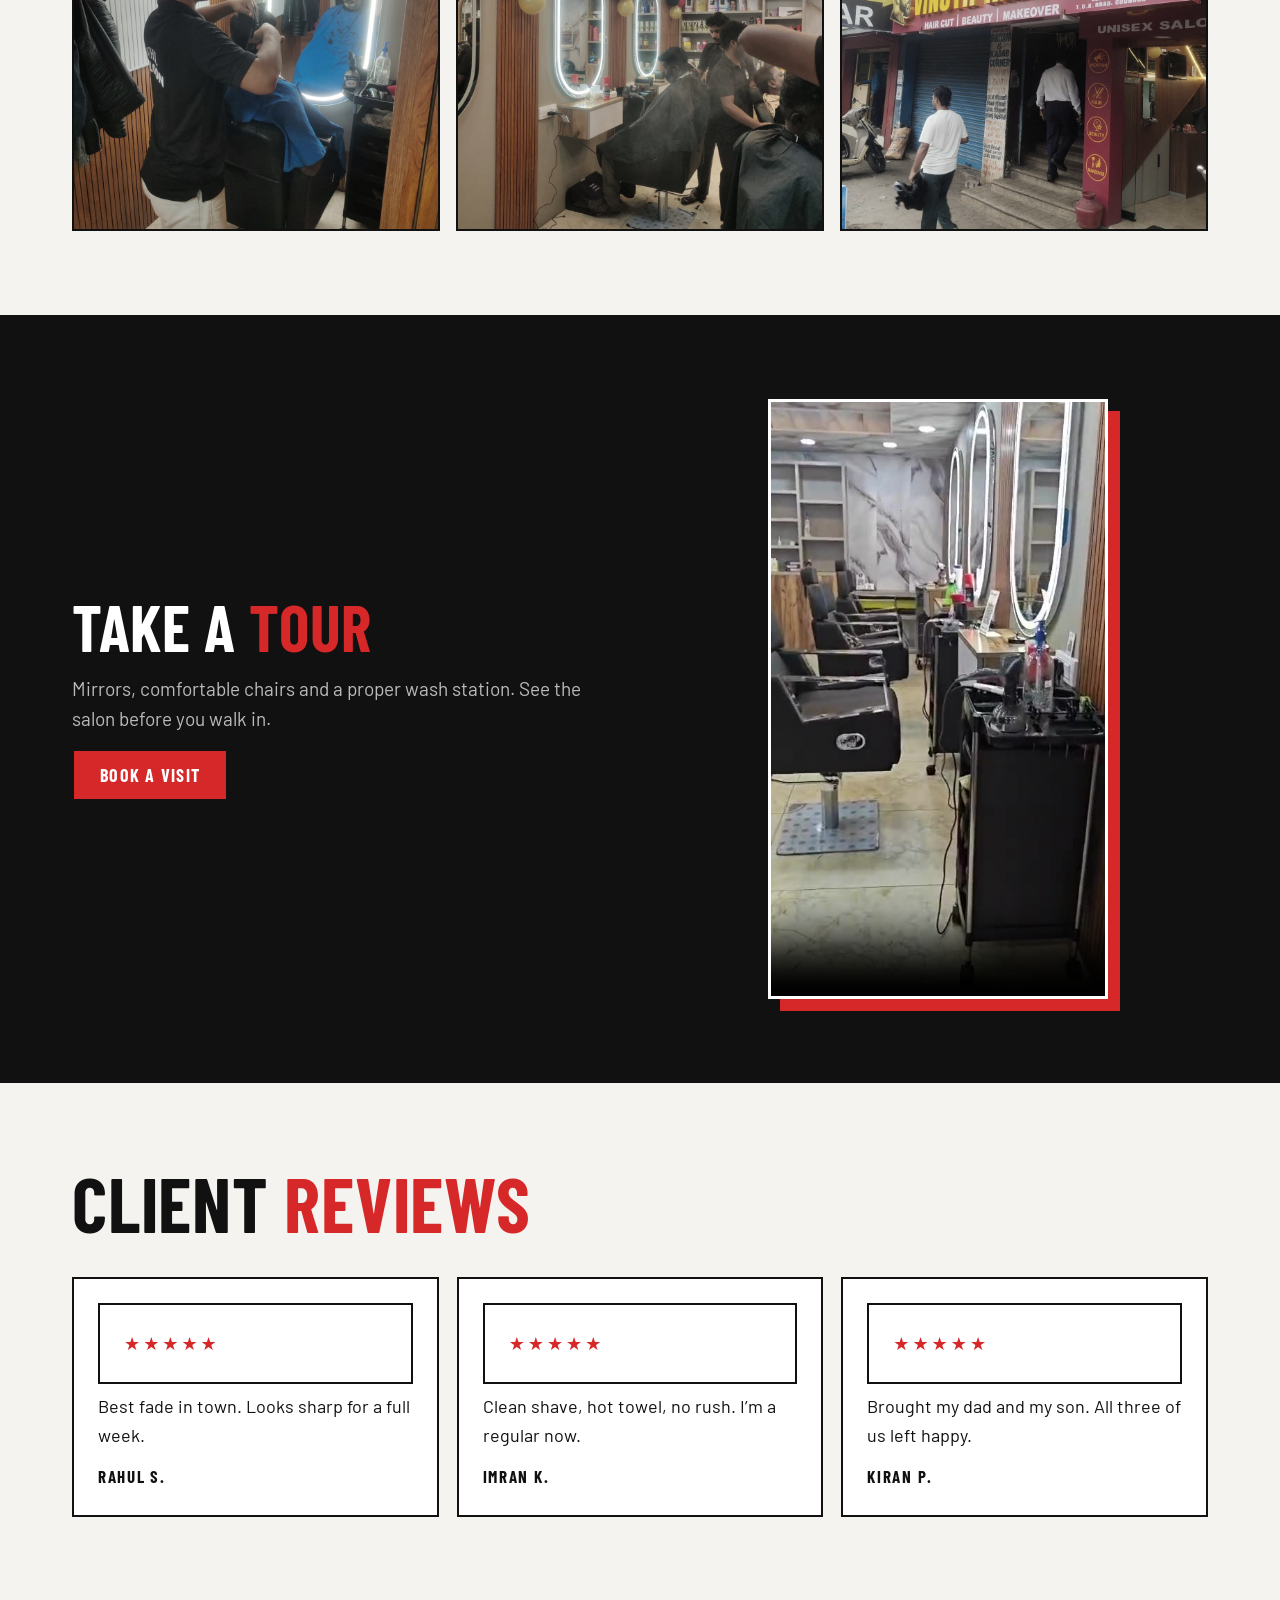
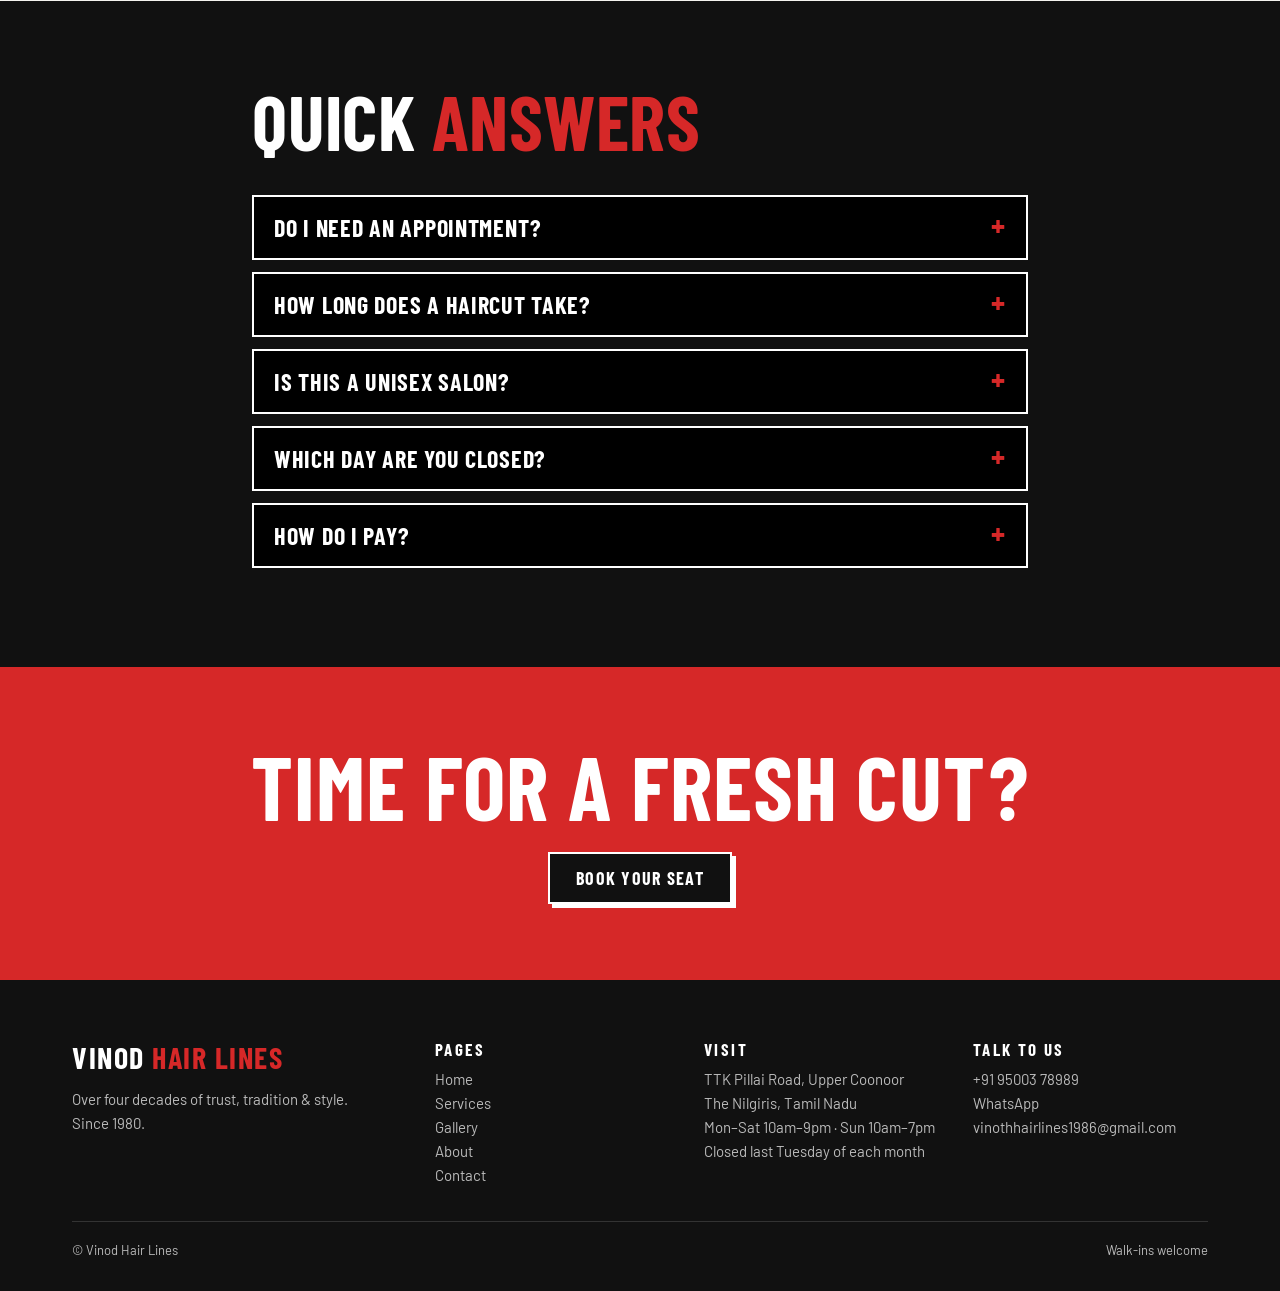
==== commit 32ec0b01: "Fix mobile horizontal overflow, red box behind hero buttons, logo wrap" ====
--- a/index.html
+++ b/index.html
@@ -3,9 +3,9 @@
 <title>Vinod Hair Lines – Men’s Grooming Salon</title><meta name="description" content="Vinod Hair Lines – traditional men’s grooming in Coonoor since 1980. Haircuts, shaves, beard styling, colour, facials, makeup and wedding grooming.">
 <link rel="preconnect" href="https://fonts.googleapis.com"><link rel="preconnect" href="https://fonts.gstatic.com" crossorigin>
 <link href="https://fonts.googleapis.com/css2?family=Barlow+Condensed:wght@600;700&family=Barlow:wght@400;500&display=swap" rel="stylesheet">
-<link rel="stylesheet" href="style.css?v=8"></head><body>
+<link rel="stylesheet" href="style.css?v=10"></head><body>
 <header class="top"><div class="w"><a class="logo" href="index.html">Vinod <i>Hair Lines</i></a><nav class="nl"><a href="services.html">Services</a><a href="gallery.html">Gallery</a><a href="about.html">About</a><a href="contact.html">Contact</a><a class="btn" href="contact.html#book">Book now</a></nav><button class="bur" aria-label="Menu">Menu</button></div><div class="pole"></div></header>
-<section class="hero"><div class="w"><div><div class="st">Checking hours</div><h1>Sharp cuts.<em>Clean looks.</em></h1><p>Traditional barbering meets modern styling. Since 1980, serving Coonoor. Pick your services, see the price and book on WhatsApp.</p><div class="cta"><a class="btn" href="#pick">Build your visit</a><a class="btn k" href="contact.html#book">Book now</a></div></div><div class="hi"><img src="images/interior-1.jpg" alt="Inside Vinod Hair Lines" loading="lazy" onerror="this.style.display='none'"><div class="tag">Since 1980</div></div></div></section>
+<section class="hero"><div class="w"><div><div class="st">Checking hours</div><h1>Sharp cuts.<em>Clean looks.</em></h1><p>Traditional barbering meets modern styling. Since 1980, serving Coonoor. Pick your services, see the price and book on WhatsApp.</p><div class="hb"><a class="btn" href="#pick">Build your visit</a><a class="btn k" href="contact.html#book">Book now</a></div></div><div class="hi"><img src="images/interior-1.jpg" alt="Inside Vinod Hair Lines" loading="lazy" onerror="this.style.display='none'"><div class="tag">Since 1980</div></div></div></section>
 <section class="sec" id="pick"><div class="w"><div class="sh r"><h2>Pick your <em>services</em></h2><p>Tap a card to add it. Your total builds up at the bottom, ready to send on WhatsApp.</p></div><div class="grid" id="picker" data-pop></div><p style="margin-top:26px"><a class="btn o" href="services.html">See all services</a></p></div></section><section class="sec" style="background:#ebe9e3"><div class="w"><div class="sh r"><h2>What we <em>offer</em></h2><p>Rates for services not on the price list are quoted on enquiry. Message us on WhatsApp.</p></div><ol class="off r"><li>Men’s Haircuts &amp; Hairstyling</li><li>Beard Styling, Trimming &amp; Shaving</li><li>Facials &amp; Skin Care Treatments</li><li>Complete Men’s Grooming</li><li>Hair Colouring &amp; Highlights</li><li>Hair Treatments</li><li>Hair Smoothing &amp; Straightening</li><li>Professional Makeup Services</li><li>Makeovers &amp; Personal Styling</li><li>Wedding Grooming &amp; Special Occasion Styling</li><li>Wedding Makeup &amp; Event Bookings</li></ol></div></section>
 <section class="sec dk"><div class="w"><div class="sh r"><h2>Our <em>legacy</em></h2><p>Over four decades of trust, tradition &amp; style.</p></div><div class="tiles"><div class="tile r"><b>1980</b><h3>Established</h3><p>Proudly serving Coonoor since 1980.</p></div><div class="tile r"><b>40+</b><h3>Years of craft</h3><p>Traditional barbering with modern styling.</p></div><div class="tile r"><b>Heart</b><h3>Of Coonoor</h3><p>Upper Coonoor, on TTK Pillai Road.</p></div><div class="tile r"><b>Trust</b><h3>For generations</h3><p>A grooming destination families return to.</p></div></div></div></section>
 <section class="sec"><div class="w"><div class="sh r"><h2>The <em>work</em></h2><a class="btn o" href="gallery.html">Full gallery</a></div><div class="gal"><div class="gi r" data-c="work" data-big="images/stylist.jpg"><img src="images/stylist.jpg" alt="At the chair" loading="lazy" onerror="this.style.display='none'"><span>At the chair</span></div><div class="gi r" data-c="inside" data-big="images/interior-1.jpg"><img src="images/interior-1.jpg" alt="Our salon" loading="lazy" onerror="this.style.display='none'"><span>Our salon</span></div><div class="gi r" data-c="front" data-big="images/storefront.jpg"><img src="images/storefront.jpg" alt="Shopfront" loading="lazy" onerror="this.style.display='none'"><span>Shopfront</span></div></div></div></section>
@@ -15,4 +15,4 @@
 <div class="tray"><div class="w"><div><b id="tn"></b><small id="tl"></small></div><div class="a"><button class="x" id="tx">Clear</button><button class="btn" id="tw">WhatsApp</button><a class="btn" href="contact.html#book">Book</a></div></div></div>
 <div class="lb"><button class="c" aria-label="Close">×</button><button class="p" aria-label="Previous">‹</button><img alt=""><button class="n" aria-label="Next">›</button></div>
 <a class="wa walink" target="_blank" rel="noopener" aria-label="Chat on WhatsApp"><svg viewBox="0 0 24 24"><path d="M12 2a10 10 0 0 0-8.6 15.1L2 22l5-1.3A10 10 0 1 0 12 2zm5.2 14.2c-.2.6-1.3 1.2-1.8 1.2-.5.1-1 .2-3.2-.7-2.7-1.1-4.4-3.8-4.6-4-.1-.2-1.1-1.5-1.1-2.8s.7-2 1-2.3c.2-.3.5-.3.7-.3h.5c.2 0 .4 0 .6.5l.8 1.9c.1.2.1.4 0 .6l-.4.6c-.1.2-.3.3-.1.6.2.3.8 1.3 1.7 2.1 1.2 1 2.1 1.3 2.4 1.5.3.1.5.1.6-.1l.9-1.1c.2-.3.4-.2.6-.1l1.8.9c.3.1.5.2.5.3.1.1.1.6-.1 1.1z"/></svg></a>
-<script src="app.js?v=8"></script></body></html>
+<script src="app.js?v=10"></script></body></html>
--- a/style.css
+++ b/style.css
@@ -72,3 +72,11 @@
 .off li{counter-increment:o;background:#fff;border:2px solid var(--ink);padding:14px 18px;font:700 22px "Barlow Condensed",sans-serif;letter-spacing:.03em;text-transform:uppercase;display:flex;gap:14px;align-items:center;transition:.15s}
 .off li:before{content:counter(o,decimal-leading-zero);color:var(--red)}.off li:hover{transform:translate(-3px,-3px);box-shadow:5px 5px 0 var(--ink)}
 @media(max-width:900px){.off{grid-template-columns:1fr}}
+.fg>*,.tiles>*,.grid>*,.two>*,.bk>*{min-width:0}
+.fg,.inf,.tile,.sm{overflow-wrap:anywhere}
+@media(max-width:900px){.tiles,.tiles[style]{grid-template-columns:1fr 1fr!important;gap:12px}.tile{padding:18px}.tile b{font-size:40px}.tile h3{font-size:22px}.fg{grid-template-columns:1fr!important}.hero h1{font-size:clamp(48px,15vw,90px)}}
+html,body{max-width:100%;overflow-x:clip}
+.hb{display:flex;gap:16px;flex-wrap:wrap}
+.logo{white-space:nowrap}
+@media(max-width:900px){.logo{font-size:25px}.hb .btn{flex:1 1 auto;text-align:center}}
+@media(max-width:380px){.logo{font-size:20px}.bur{padding:5px 10px;font-size:15px}.w{padding:0 16px}}
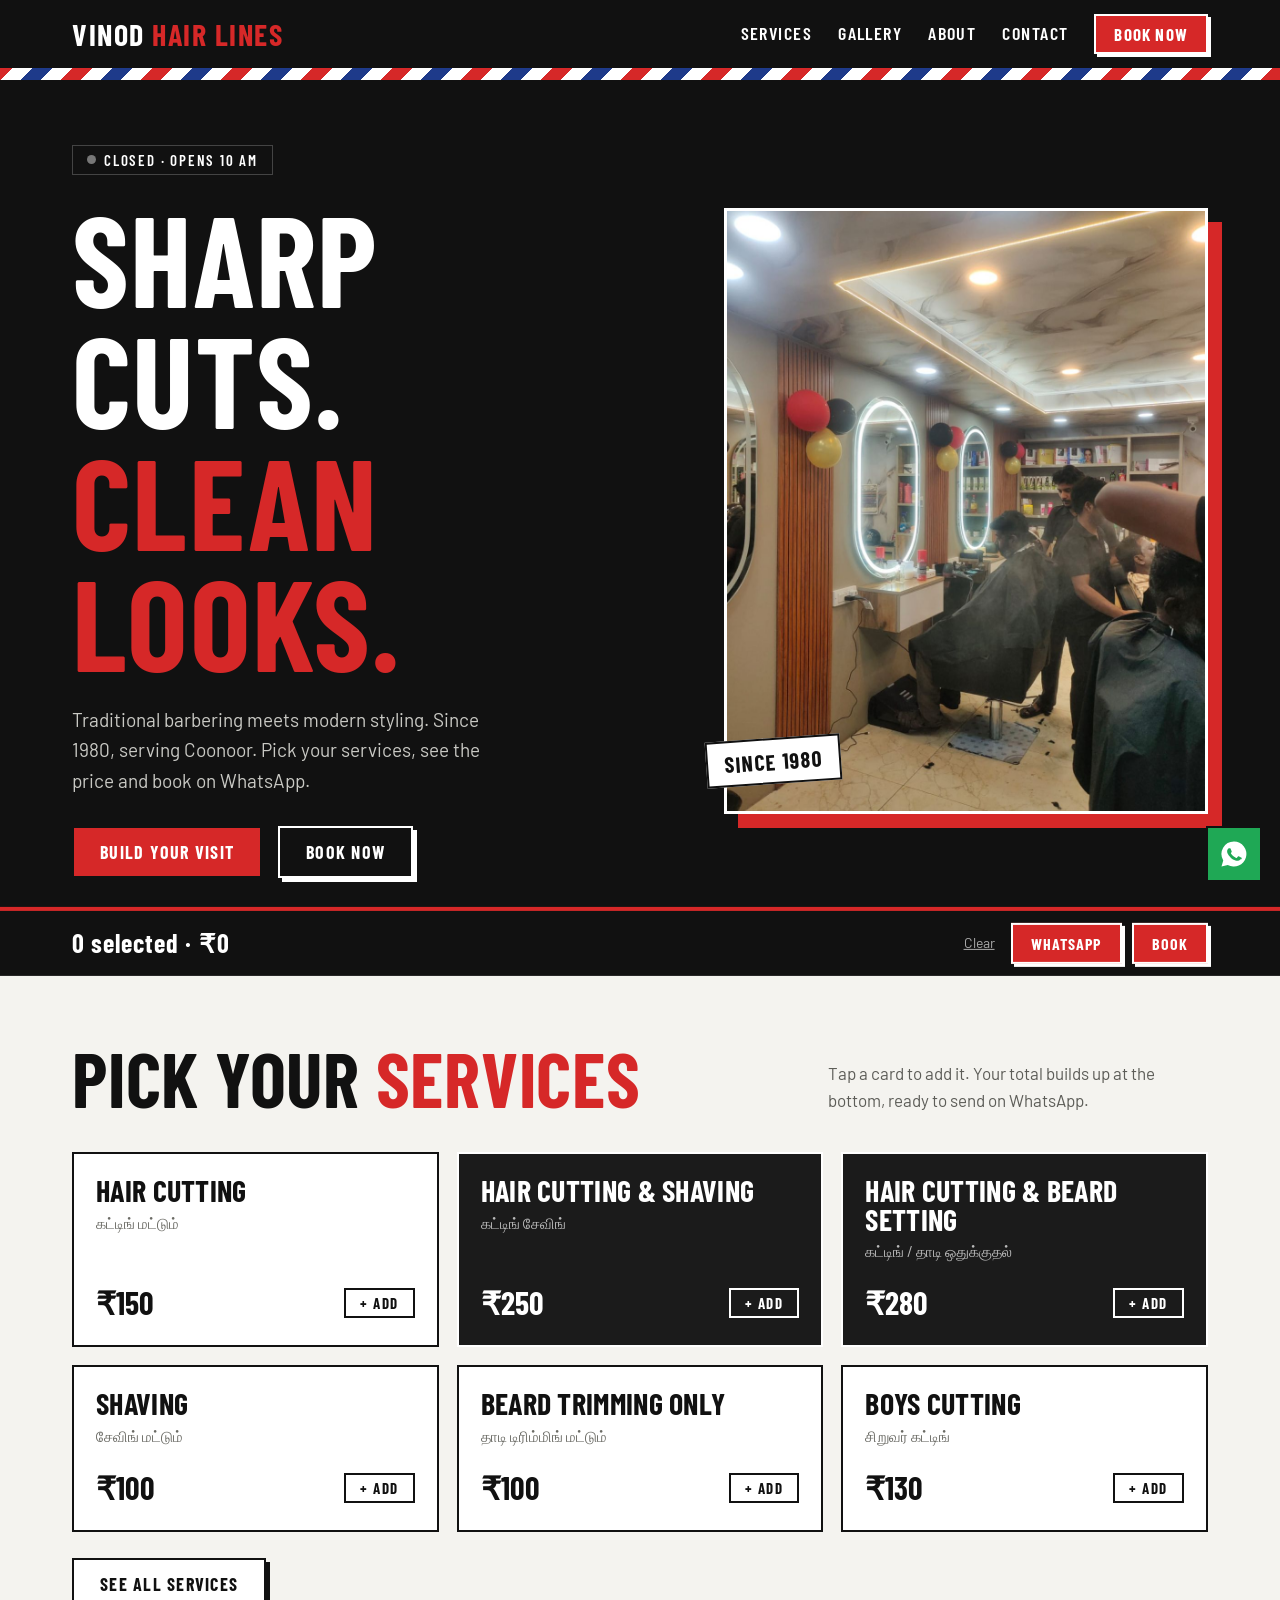
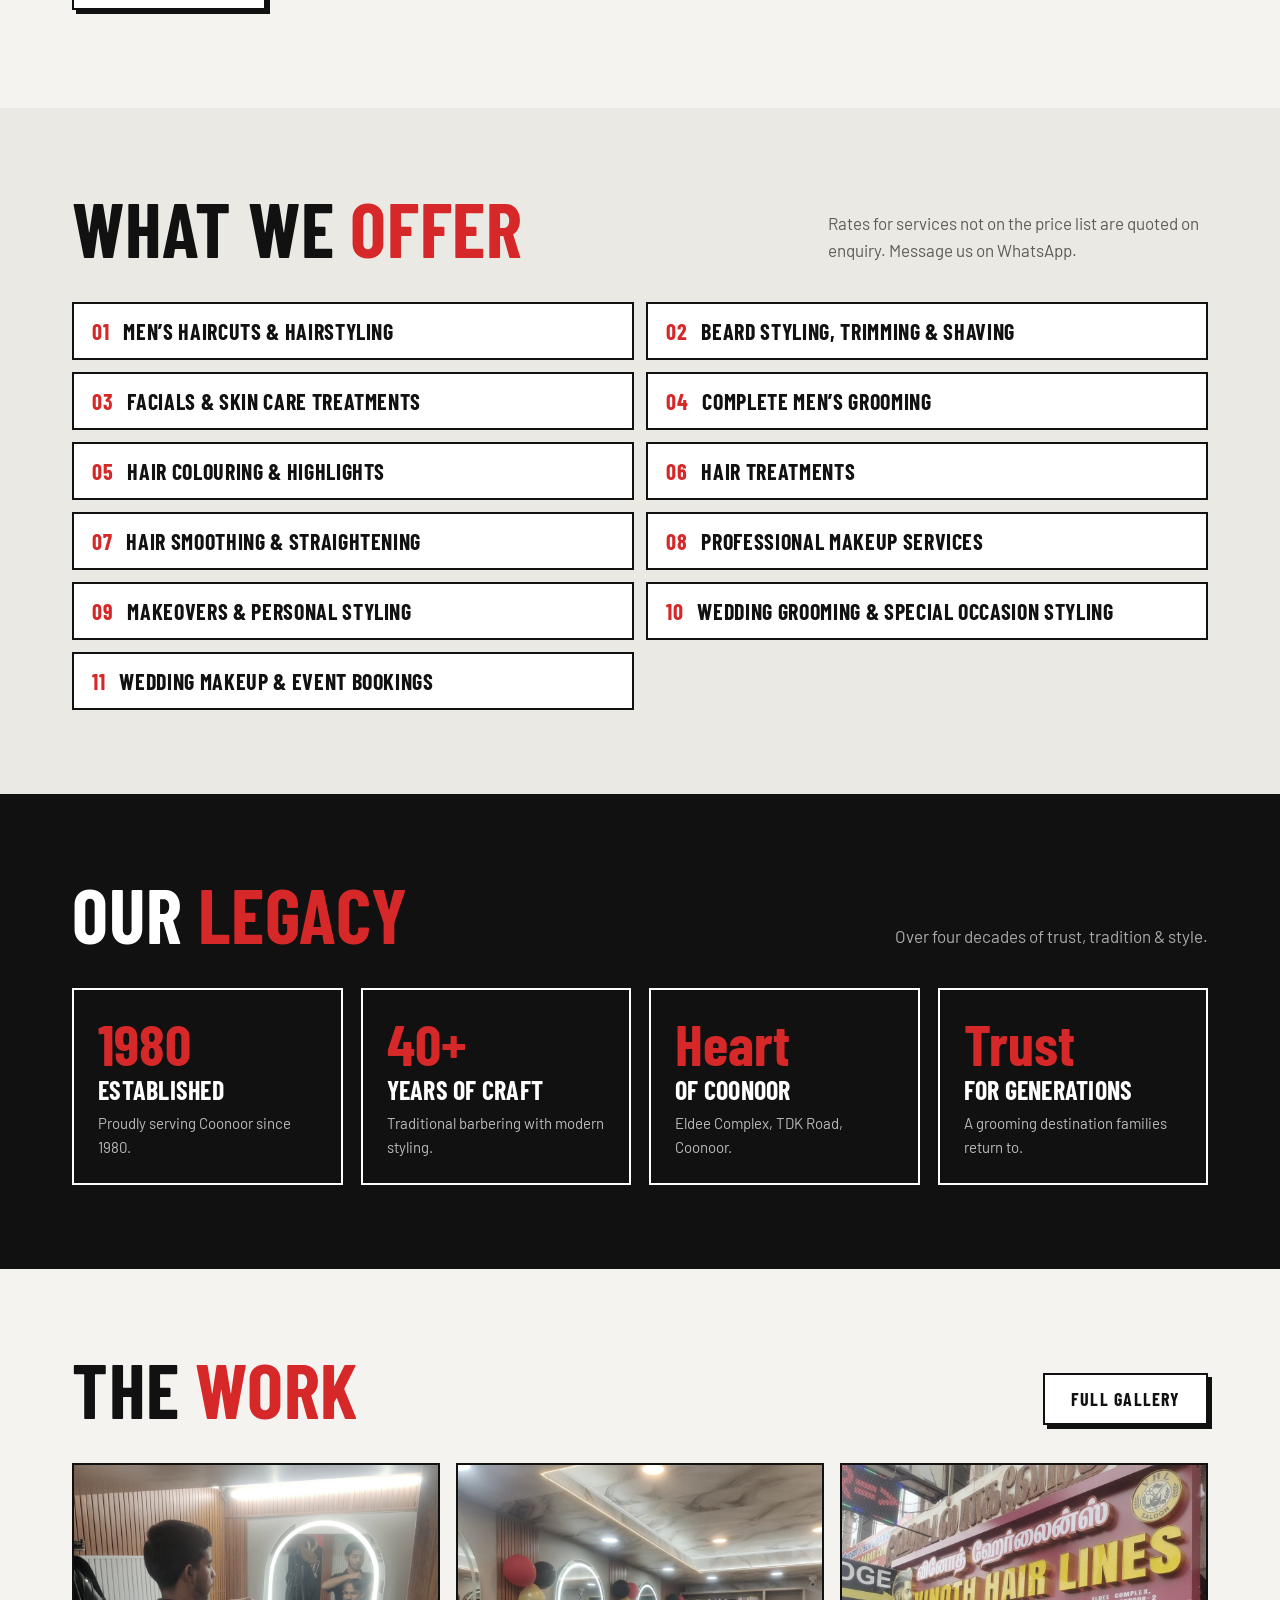
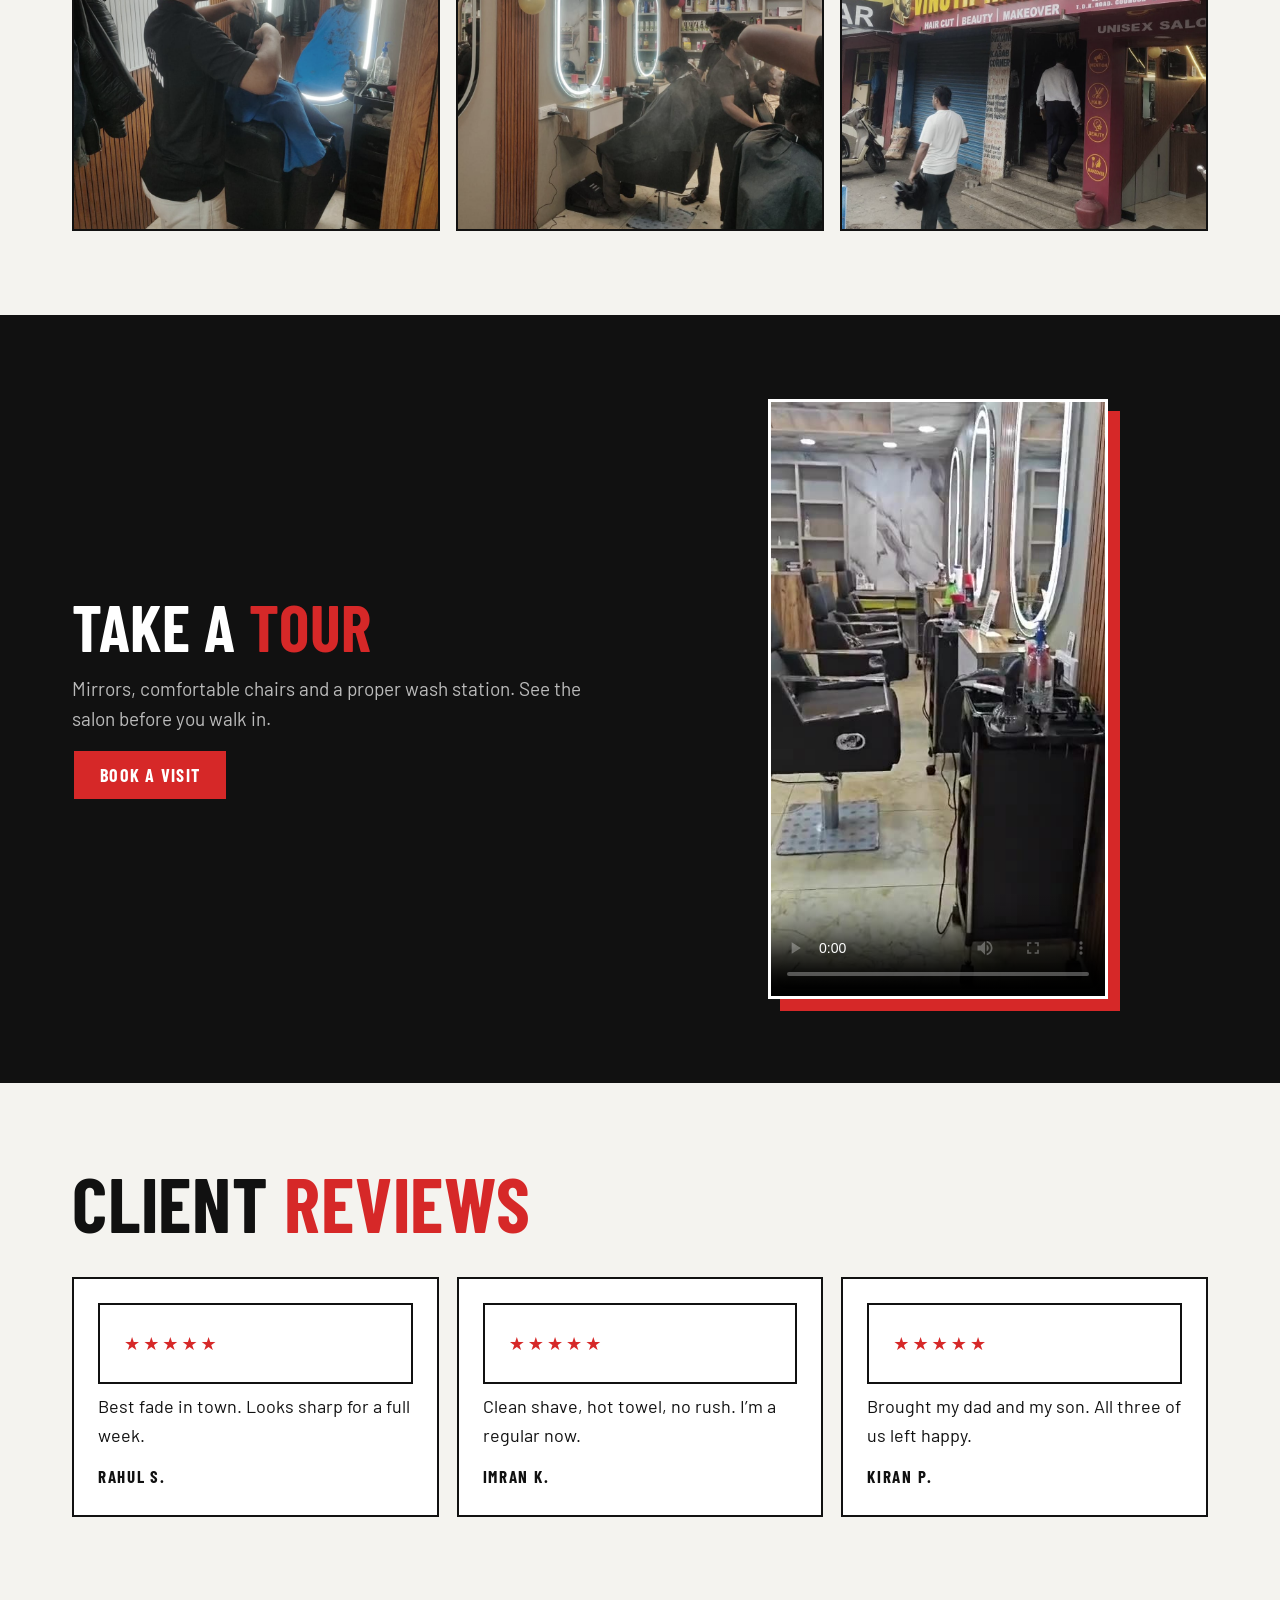
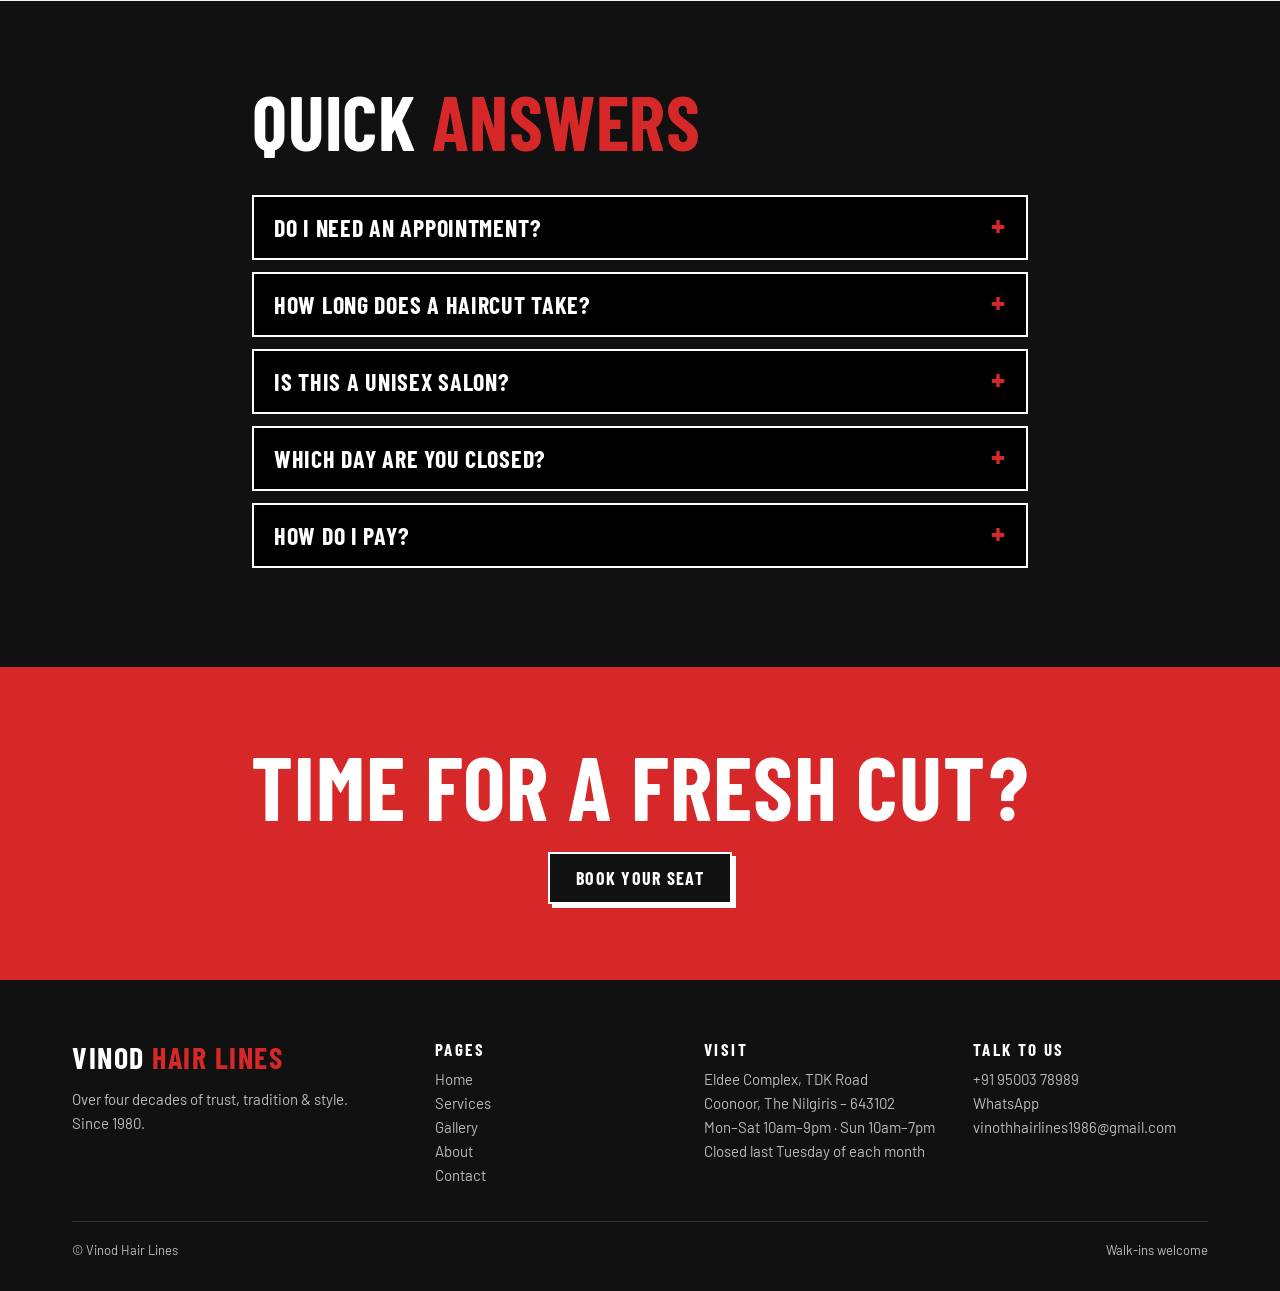
==== commit d6979375: "Update address (Eldee Complex, TDK Road, 643102) and Google link" ====
--- a/index.html
+++ b/index.html
@@ -3,16 +3,16 @@
 <title>Vinod Hair Lines – Men’s Grooming Salon</title><meta name="description" content="Vinod Hair Lines – traditional men’s grooming in Coonoor since 1980. Haircuts, shaves, beard styling, colour, facials, makeup and wedding grooming.">
 <link rel="preconnect" href="https://fonts.googleapis.com"><link rel="preconnect" href="https://fonts.gstatic.com" crossorigin>
 <link href="https://fonts.googleapis.com/css2?family=Barlow+Condensed:wght@600;700&family=Barlow:wght@400;500&display=swap" rel="stylesheet">
-<link rel="stylesheet" href="style.css?v=10"></head><body>
+<link rel="stylesheet" href="style.css?v=11"></head><body>
 <header class="top"><div class="w"><a class="logo" href="index.html">Vinod <i>Hair Lines</i></a><nav class="nl"><a href="services.html">Services</a><a href="gallery.html">Gallery</a><a href="about.html">About</a><a href="contact.html">Contact</a><a class="btn" href="contact.html#book">Book now</a></nav><button class="bur" aria-label="Menu">Menu</button></div><div class="pole"></div></header>
 <section class="hero"><div class="w"><div><div class="st">Checking hours</div><h1>Sharp cuts.<em>Clean looks.</em></h1><p>Traditional barbering meets modern styling. Since 1980, serving Coonoor. Pick your services, see the price and book on WhatsApp.</p><div class="hb"><a class="btn" href="#pick">Build your visit</a><a class="btn k" href="contact.html#book">Book now</a></div></div><div class="hi"><img src="images/interior-1.jpg" alt="Inside Vinod Hair Lines" loading="lazy" onerror="this.style.display='none'"><div class="tag">Since 1980</div></div></div></section>
 <section class="sec" id="pick"><div class="w"><div class="sh r"><h2>Pick your <em>services</em></h2><p>Tap a card to add it. Your total builds up at the bottom, ready to send on WhatsApp.</p></div><div class="grid" id="picker" data-pop></div><p style="margin-top:26px"><a class="btn o" href="services.html">See all services</a></p></div></section><section class="sec" style="background:#ebe9e3"><div class="w"><div class="sh r"><h2>What we <em>offer</em></h2><p>Rates for services not on the price list are quoted on enquiry. Message us on WhatsApp.</p></div><ol class="off r"><li>Men’s Haircuts &amp; Hairstyling</li><li>Beard Styling, Trimming &amp; Shaving</li><li>Facials &amp; Skin Care Treatments</li><li>Complete Men’s Grooming</li><li>Hair Colouring &amp; Highlights</li><li>Hair Treatments</li><li>Hair Smoothing &amp; Straightening</li><li>Professional Makeup Services</li><li>Makeovers &amp; Personal Styling</li><li>Wedding Grooming &amp; Special Occasion Styling</li><li>Wedding Makeup &amp; Event Bookings</li></ol></div></section>
-<section class="sec dk"><div class="w"><div class="sh r"><h2>Our <em>legacy</em></h2><p>Over four decades of trust, tradition &amp; style.</p></div><div class="tiles"><div class="tile r"><b>1980</b><h3>Established</h3><p>Proudly serving Coonoor since 1980.</p></div><div class="tile r"><b>40+</b><h3>Years of craft</h3><p>Traditional barbering with modern styling.</p></div><div class="tile r"><b>Heart</b><h3>Of Coonoor</h3><p>Upper Coonoor, on TTK Pillai Road.</p></div><div class="tile r"><b>Trust</b><h3>For generations</h3><p>A grooming destination families return to.</p></div></div></div></section>
+<section class="sec dk"><div class="w"><div class="sh r"><h2>Our <em>legacy</em></h2><p>Over four decades of trust, tradition &amp; style.</p></div><div class="tiles"><div class="tile r"><b>1980</b><h3>Established</h3><p>Proudly serving Coonoor since 1980.</p></div><div class="tile r"><b>40+</b><h3>Years of craft</h3><p>Traditional barbering with modern styling.</p></div><div class="tile r"><b>Heart</b><h3>Of Coonoor</h3><p>Eldee Complex, TDK Road, Coonoor.</p></div><div class="tile r"><b>Trust</b><h3>For generations</h3><p>A grooming destination families return to.</p></div></div></div></section>
 <section class="sec"><div class="w"><div class="sh r"><h2>The <em>work</em></h2><a class="btn o" href="gallery.html">Full gallery</a></div><div class="gal"><div class="gi r" data-c="work" data-big="images/stylist.jpg"><img src="images/stylist.jpg" alt="At the chair" loading="lazy" onerror="this.style.display='none'"><span>At the chair</span></div><div class="gi r" data-c="inside" data-big="images/interior-1.jpg"><img src="images/interior-1.jpg" alt="Our salon" loading="lazy" onerror="this.style.display='none'"><span>Our salon</span></div><div class="gi r" data-c="front" data-big="images/storefront.jpg"><img src="images/storefront.jpg" alt="Shopfront" loading="lazy" onerror="this.style.display='none'"><span>Shopfront</span></div></div></div></section>
 <section class="sec dk"><div class="w two vid"><div class="r"><h2 style="font-size:clamp(40px,5vw,64px);margin-bottom:16px">Take a <em style="font-style:normal;color:var(--red)">tour</em></h2><p>Mirrors, comfortable chairs and a proper wash station. See the salon before you walk in.</p><a class="btn" href="contact.html#book">Book a visit</a></div><div class="r"><video controls playsinline preload="metadata" poster="images/tour-poster.jpg"><source src="images/tour.mp4" type="video/mp4"></video></div></div></section><section class="sec"><div class="w"><div class="sh r"><h2>Client <em>reviews</em></h2></div><div class="rv"><div class="r"><div class="s">★★★★★</div><p>Best fade in town. Looks sharp for a full week.</p><b>Rahul S.</b></div><div class="r"><div class="s">★★★★★</div><p>Clean shave, hot towel, no rush. I’m a regular now.</p><b>Imran K.</b></div><div class="r"><div class="s">★★★★★</div><p>Brought my dad and my son. All three of us left happy.</p><b>Kiran P.</b></div></div></div></section>
 <section class="sec dk"><div class="w" style="max-width:820px"><div class="sh r"><h2>Quick <em>answers</em></h2></div><details class="r"><summary>Do I need an appointment?</summary><p>Walk-ins are welcome. Booking on WhatsApp skips the wait, especially on weekends.</p></details><details class="r"><summary>How long does a haircut take?</summary><p>Around 30 to 40 minutes. A haircut with beard styling is about an hour.</p></details><details class="r"><summary>Is this a unisex salon?</summary><p>Yes, everyone is welcome. Boys’ cuts, baby cuts and bridal makeup (male and female) are on the price list.</p></details><details class="r"><summary>Which day are you closed?</summary><p>The last Tuesday of every month is our holiday.</p></details><details class="r"><summary>How do I pay?</summary><p>Cash and UPI are accepted. Edit this answer to match your shop.</p></details></div></section><section class="cta"><div class="w"><h2>Time for a fresh cut?</h2><a class="btn k" href="contact.html#book">Book your seat</a></div></section>
-<footer><div class="w"><div class="fg"><div><a class="logo" href="index.html" style="color:#fff">Vinod <i>Hair Lines</i></a><p style="margin-top:12px;max-width:280px">Over four decades of trust, tradition &amp; style. Since 1980.</p></div><div><b>Pages</b><a href="index.html">Home</a><a href="services.html">Services</a><a href="gallery.html">Gallery</a><a href="about.html">About</a><a href="contact.html">Contact</a></div><div><b>Visit</b>TTK Pillai Road, Upper Coonoor<br>The Nilgiris, Tamil Nadu<br>Mon–Sat 10am–9pm · Sun 10am–7pm<br>Closed last Tuesday of each month</div><div><b>Talk to us</b><a href="tel:+919500378989">+91 95003 78989</a><a class="walink" target="_blank" rel="noopener">WhatsApp</a><a href="mailto:vinothhairlines1986@gmail.com">vinothhairlines1986@gmail.com</a></div></div><div class="cp"><span>© Vinod Hair Lines</span><span>Walk-ins welcome</span></div></div></footer>
+<footer><div class="w"><div class="fg"><div><a class="logo" href="index.html" style="color:#fff">Vinod <i>Hair Lines</i></a><p style="margin-top:12px;max-width:280px">Over four decades of trust, tradition &amp; style. Since 1980.</p></div><div><b>Pages</b><a href="index.html">Home</a><a href="services.html">Services</a><a href="gallery.html">Gallery</a><a href="about.html">About</a><a href="contact.html">Contact</a></div><div><b>Visit</b>Eldee Complex, TDK Road<br>Coonoor, The Nilgiris – 643102<br>Mon–Sat 10am–9pm · Sun 10am–7pm<br>Closed last Tuesday of each month</div><div><b>Talk to us</b><a href="tel:+919500378989">+91 95003 78989</a><a class="walink" target="_blank" rel="noopener">WhatsApp</a><a href="mailto:vinothhairlines1986@gmail.com">vinothhairlines1986@gmail.com</a></div></div><div class="cp"><span>© Vinod Hair Lines</span><span>Walk-ins welcome</span></div></div></footer>
 <div class="tray"><div class="w"><div><b id="tn"></b><small id="tl"></small></div><div class="a"><button class="x" id="tx">Clear</button><button class="btn" id="tw">WhatsApp</button><a class="btn" href="contact.html#book">Book</a></div></div></div>
 <div class="lb"><button class="c" aria-label="Close">×</button><button class="p" aria-label="Previous">‹</button><img alt=""><button class="n" aria-label="Next">›</button></div>
 <a class="wa walink" target="_blank" rel="noopener" aria-label="Chat on WhatsApp"><svg viewBox="0 0 24 24"><path d="M12 2a10 10 0 0 0-8.6 15.1L2 22l5-1.3A10 10 0 1 0 12 2zm5.2 14.2c-.2.6-1.3 1.2-1.8 1.2-.5.1-1 .2-3.2-.7-2.7-1.1-4.4-3.8-4.6-4-.1-.2-1.1-1.5-1.1-2.8s.7-2 1-2.3c.2-.3.5-.3.7-.3h.5c.2 0 .4 0 .6.5l.8 1.9c.1.2.1.4 0 .6l-.4.6c-.1.2-.3.3-.1.6.2.3.8 1.3 1.7 2.1 1.2 1 2.1 1.3 2.4 1.5.3.1.5.1.6-.1l.9-1.1c.2-.3.4-.2.6-.1l1.8.9c.3.1.5.2.5.3.1.1.1.6-.1 1.1z"/></svg></a>
-<script src="app.js?v=10"></script></body></html>
+<script src="app.js?v=11"></script></body></html>
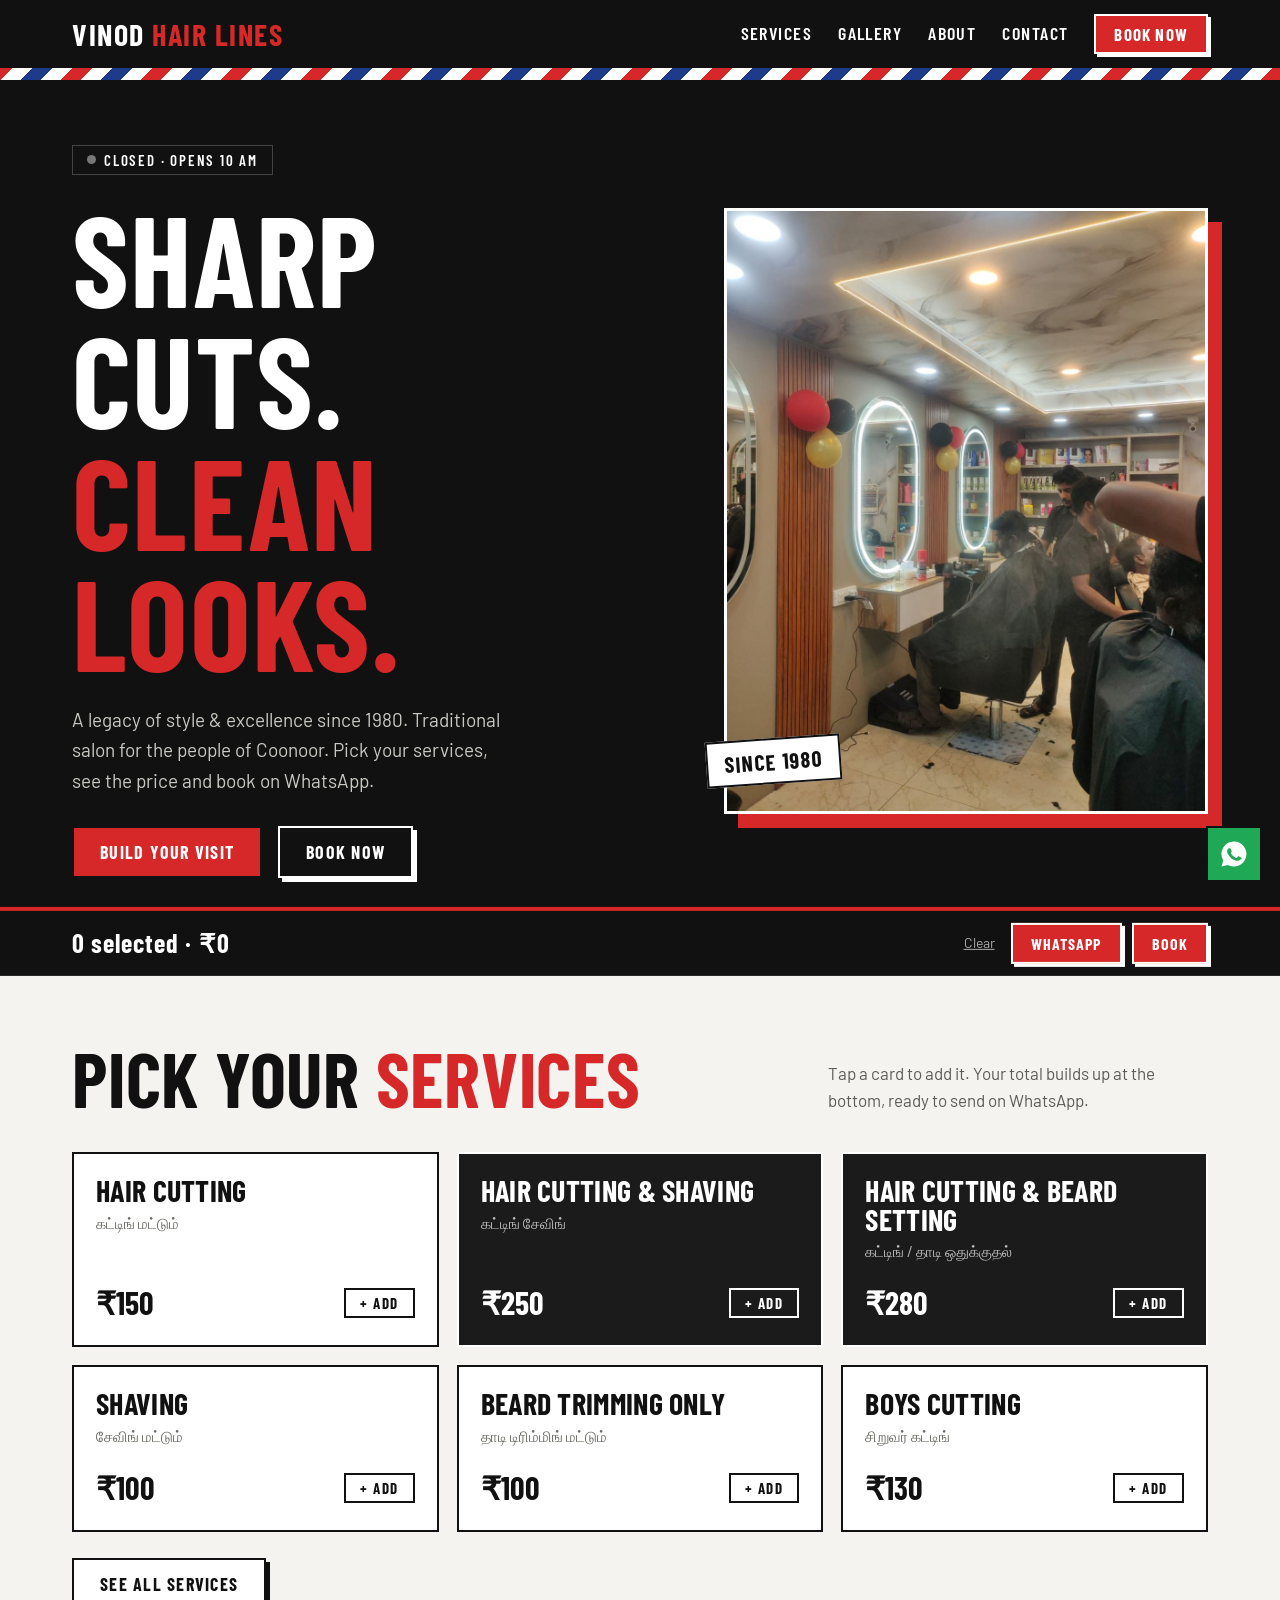
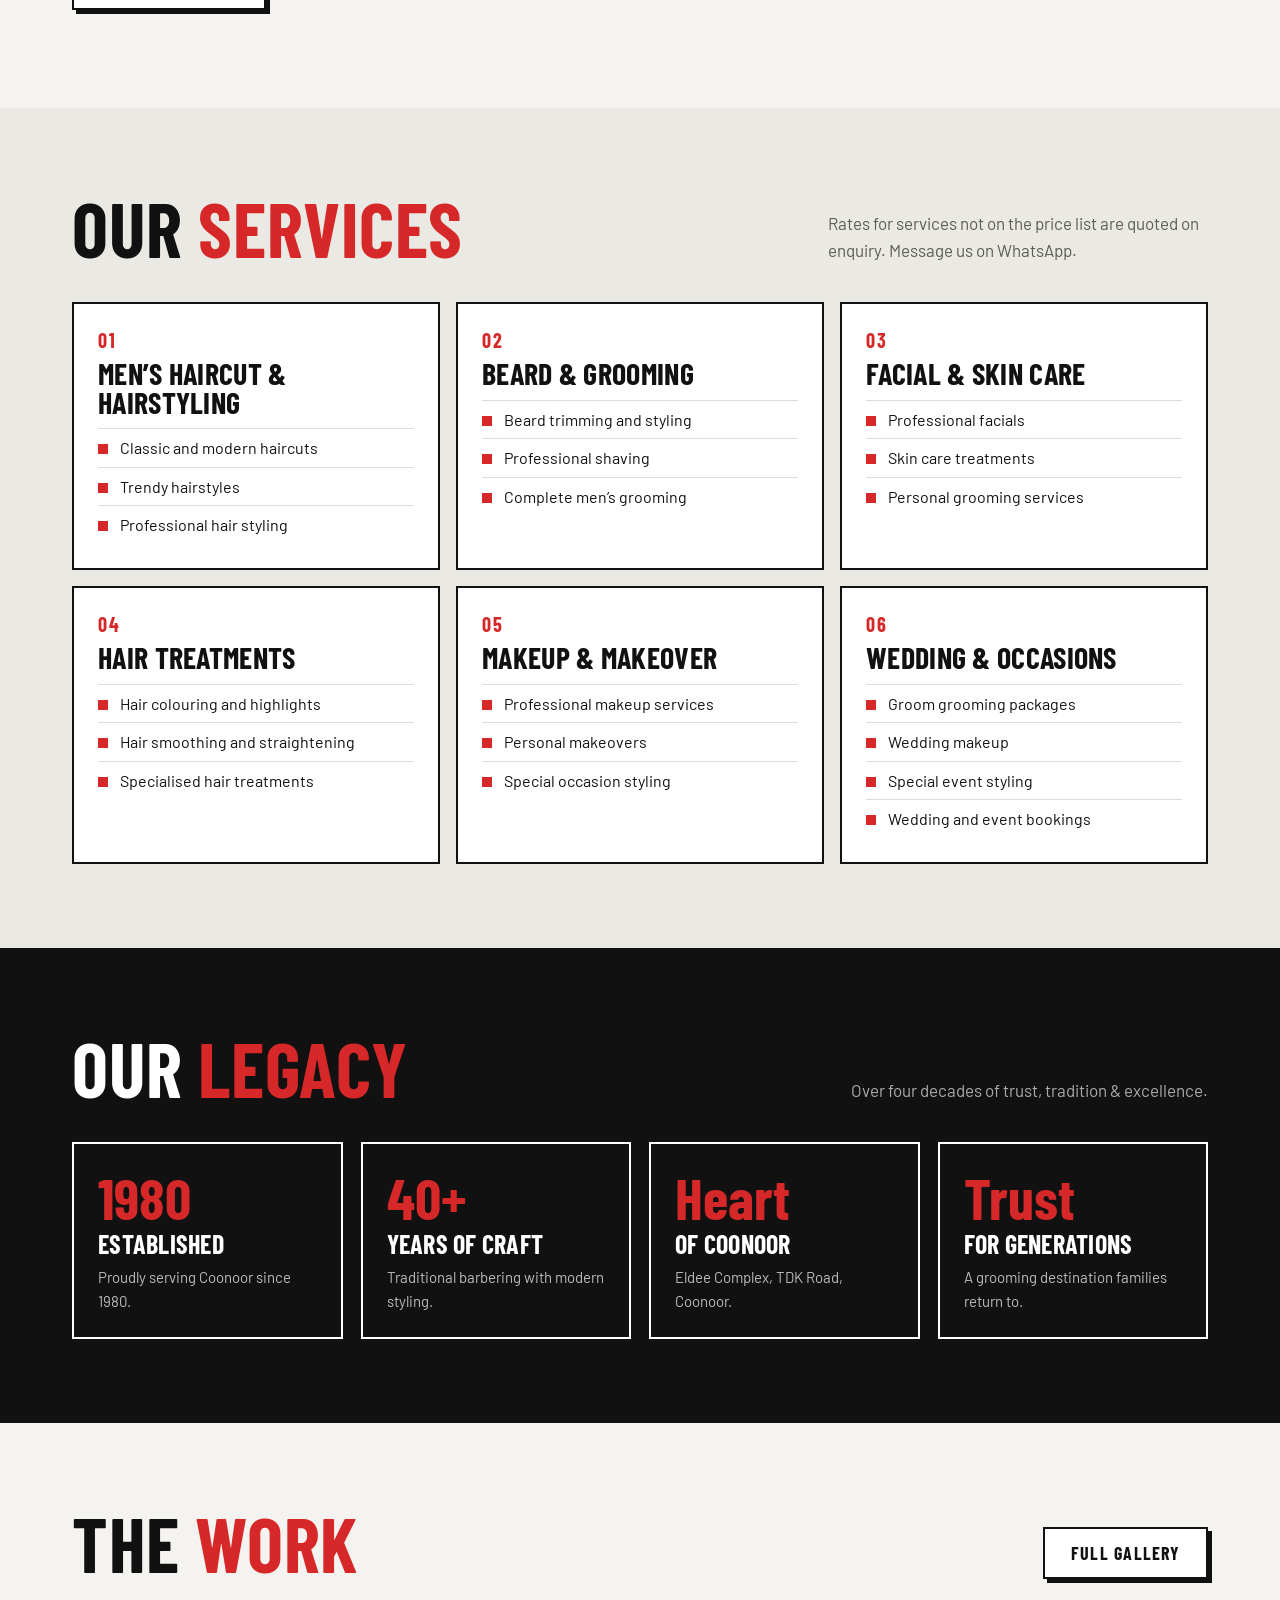
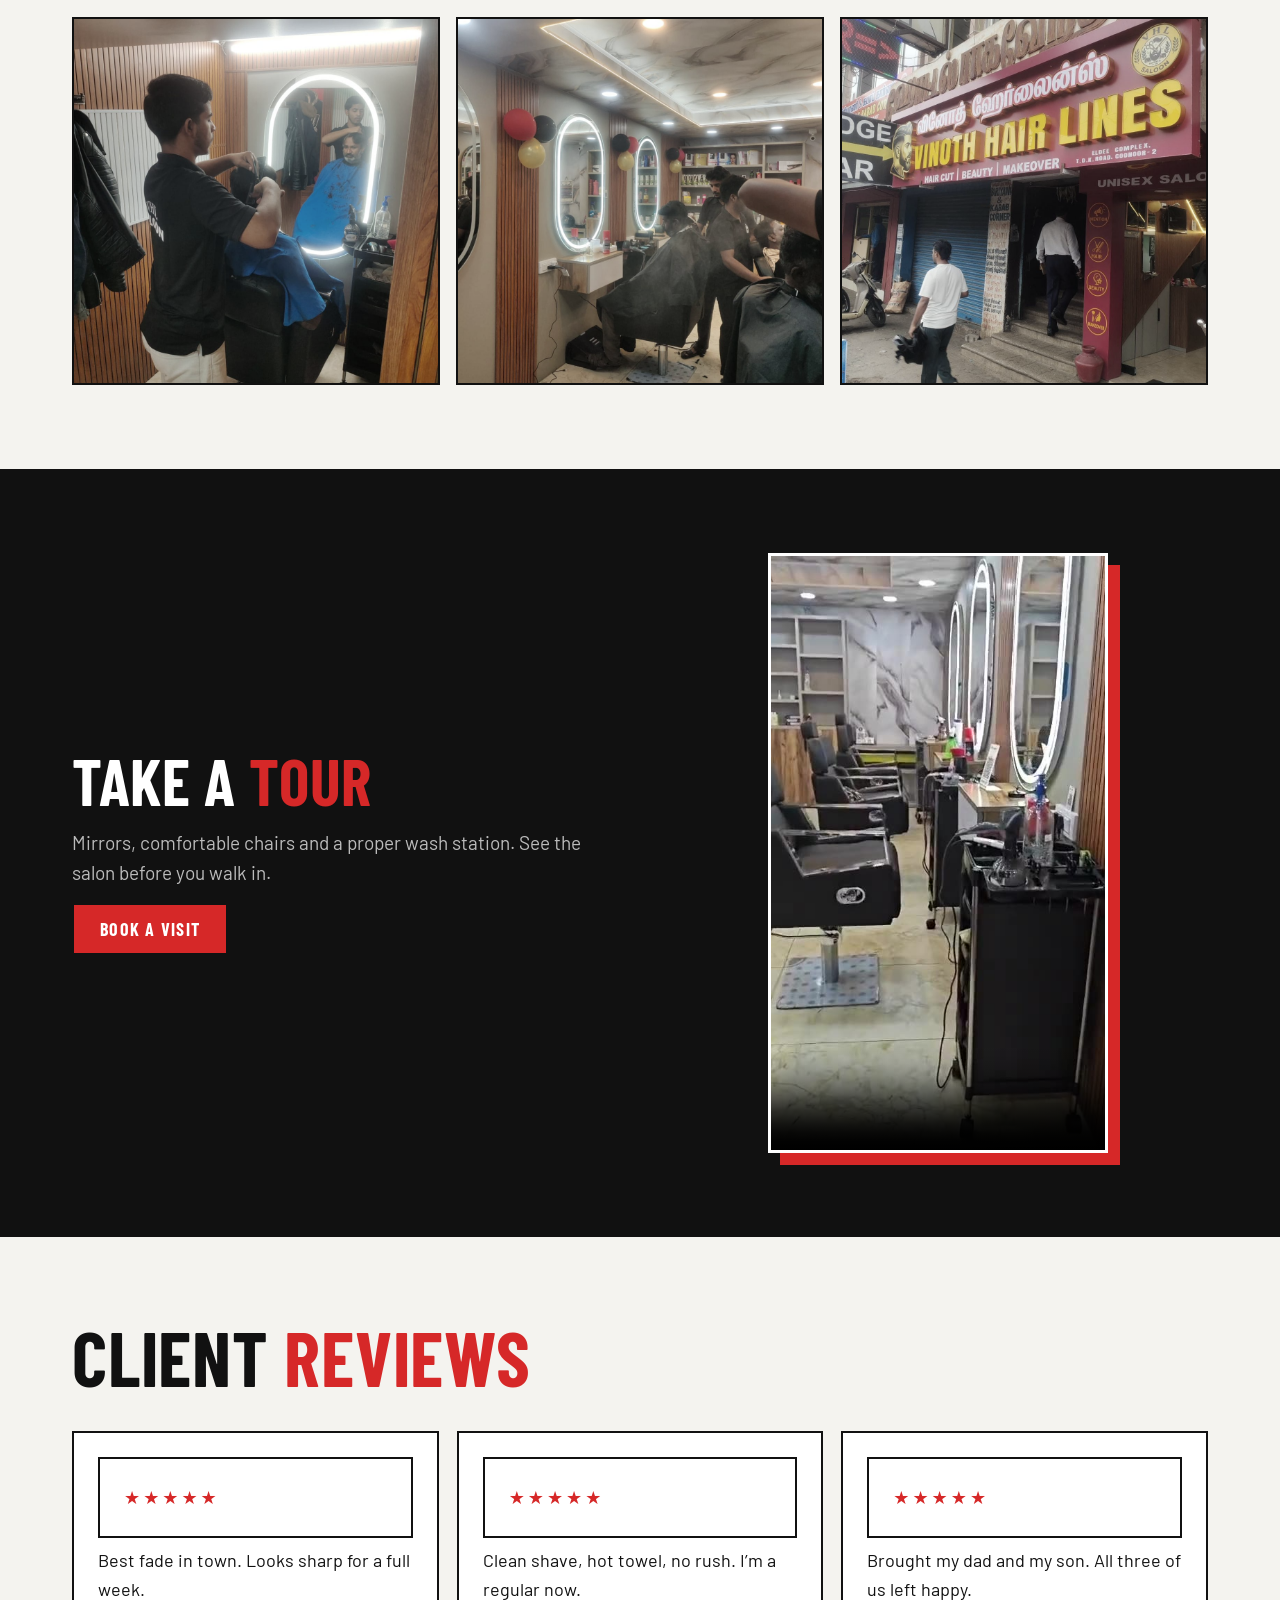
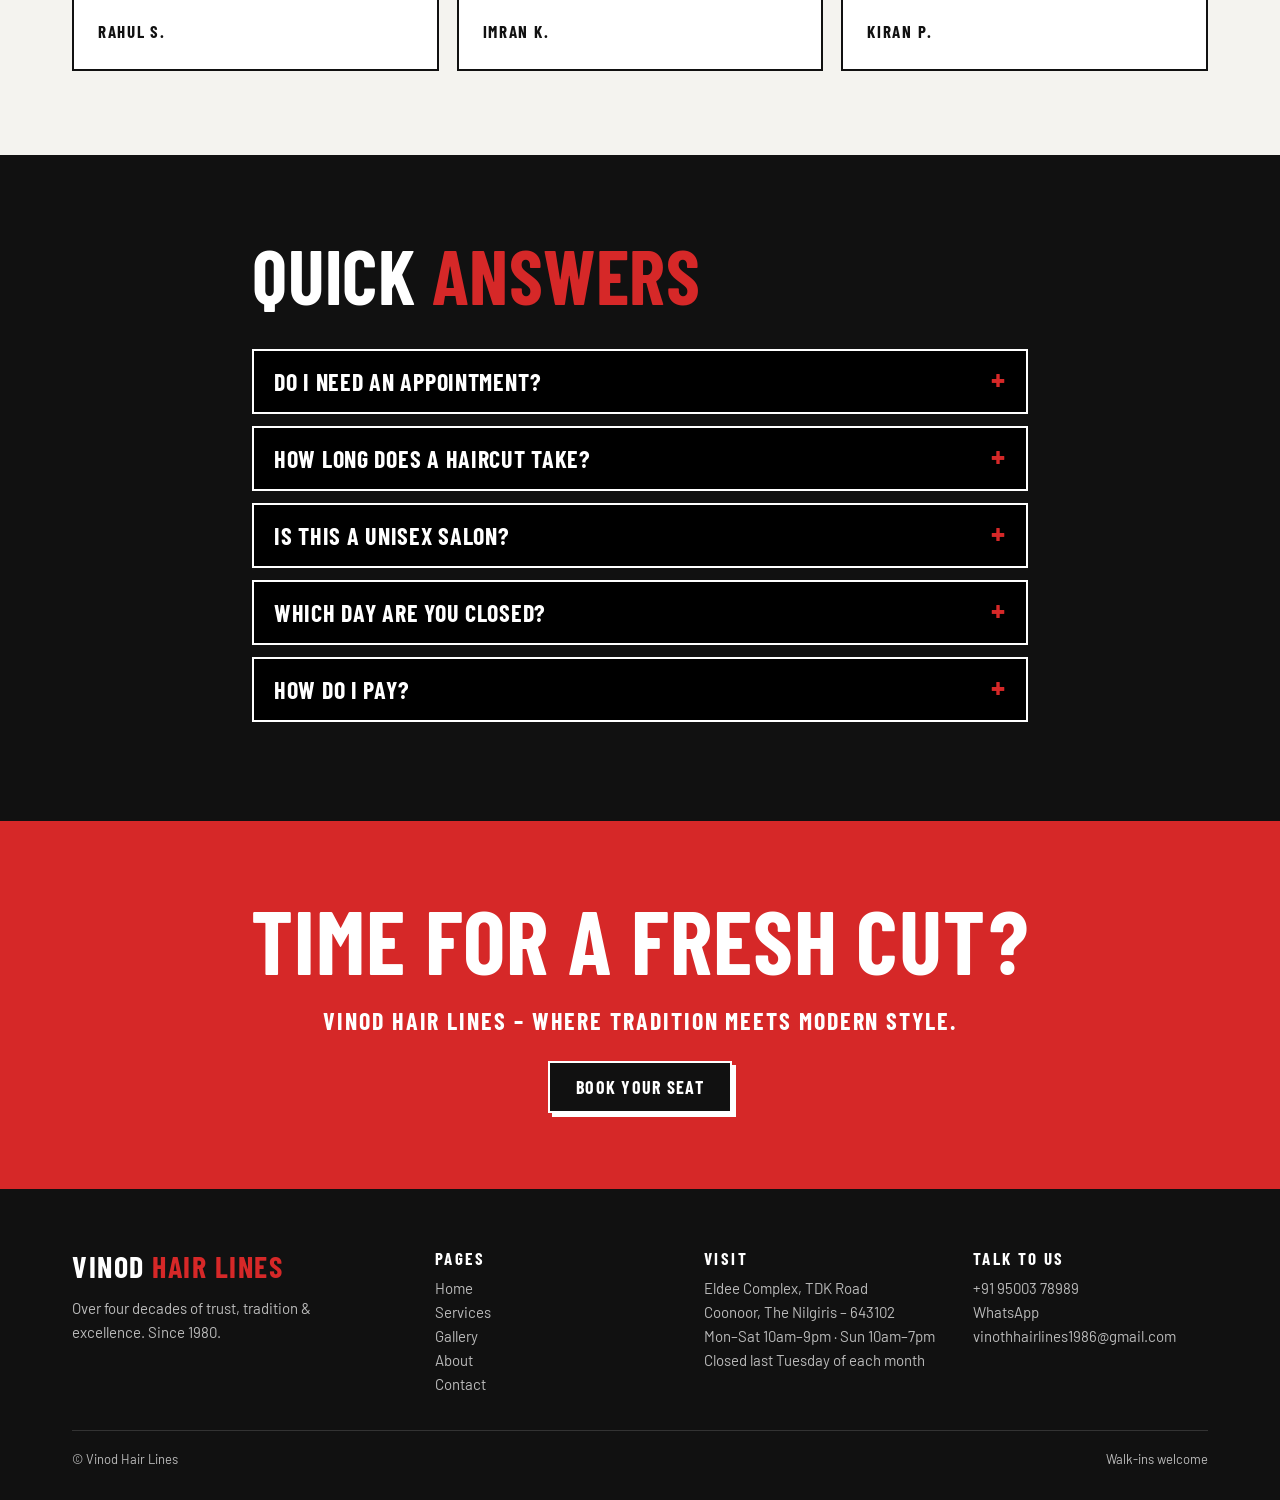
==== commit fc98b19f: "Add new about text, 6 service groups, why choose, promise and updated tagline" ====
--- a/index.html
+++ b/index.html
@@ -3,16 +3,16 @@
 <title>Vinod Hair Lines – Men’s Grooming Salon</title><meta name="description" content="Vinod Hair Lines – traditional men’s grooming in Coonoor since 1980. Haircuts, shaves, beard styling, colour, facials, makeup and wedding grooming.">
 <link rel="preconnect" href="https://fonts.googleapis.com"><link rel="preconnect" href="https://fonts.gstatic.com" crossorigin>
 <link href="https://fonts.googleapis.com/css2?family=Barlow+Condensed:wght@600;700&family=Barlow:wght@400;500&display=swap" rel="stylesheet">
-<link rel="stylesheet" href="style.css?v=11"></head><body>
+<link rel="stylesheet" href="style.css?v=12"></head><body>
 <header class="top"><div class="w"><a class="logo" href="index.html">Vinod <i>Hair Lines</i></a><nav class="nl"><a href="services.html">Services</a><a href="gallery.html">Gallery</a><a href="about.html">About</a><a href="contact.html">Contact</a><a class="btn" href="contact.html#book">Book now</a></nav><button class="bur" aria-label="Menu">Menu</button></div><div class="pole"></div></header>
-<section class="hero"><div class="w"><div><div class="st">Checking hours</div><h1>Sharp cuts.<em>Clean looks.</em></h1><p>Traditional barbering meets modern styling. Since 1980, serving Coonoor. Pick your services, see the price and book on WhatsApp.</p><div class="hb"><a class="btn" href="#pick">Build your visit</a><a class="btn k" href="contact.html#book">Book now</a></div></div><div class="hi"><img src="images/interior-1.jpg" alt="Inside Vinod Hair Lines" loading="lazy" onerror="this.style.display='none'"><div class="tag">Since 1980</div></div></div></section>
-<section class="sec" id="pick"><div class="w"><div class="sh r"><h2>Pick your <em>services</em></h2><p>Tap a card to add it. Your total builds up at the bottom, ready to send on WhatsApp.</p></div><div class="grid" id="picker" data-pop></div><p style="margin-top:26px"><a class="btn o" href="services.html">See all services</a></p></div></section><section class="sec" style="background:#ebe9e3"><div class="w"><div class="sh r"><h2>What we <em>offer</em></h2><p>Rates for services not on the price list are quoted on enquiry. Message us on WhatsApp.</p></div><ol class="off r"><li>Men’s Haircuts &amp; Hairstyling</li><li>Beard Styling, Trimming &amp; Shaving</li><li>Facials &amp; Skin Care Treatments</li><li>Complete Men’s Grooming</li><li>Hair Colouring &amp; Highlights</li><li>Hair Treatments</li><li>Hair Smoothing &amp; Straightening</li><li>Professional Makeup Services</li><li>Makeovers &amp; Personal Styling</li><li>Wedding Grooming &amp; Special Occasion Styling</li><li>Wedding Makeup &amp; Event Bookings</li></ol></div></section>
-<section class="sec dk"><div class="w"><div class="sh r"><h2>Our <em>legacy</em></h2><p>Over four decades of trust, tradition &amp; style.</p></div><div class="tiles"><div class="tile r"><b>1980</b><h3>Established</h3><p>Proudly serving Coonoor since 1980.</p></div><div class="tile r"><b>40+</b><h3>Years of craft</h3><p>Traditional barbering with modern styling.</p></div><div class="tile r"><b>Heart</b><h3>Of Coonoor</h3><p>Eldee Complex, TDK Road, Coonoor.</p></div><div class="tile r"><b>Trust</b><h3>For generations</h3><p>A grooming destination families return to.</p></div></div></div></section>
+<section class="hero"><div class="w"><div><div class="st">Checking hours</div><h1>Sharp cuts.<em>Clean looks.</em></h1><p>A legacy of style &amp; excellence since 1980. Traditional salon for the people of Coonoor. Pick your services, see the price and book on WhatsApp.</p><div class="hb"><a class="btn" href="#pick">Build your visit</a><a class="btn k" href="contact.html#book">Book now</a></div></div><div class="hi"><img src="images/interior-1.jpg" alt="Inside Vinod Hair Lines" loading="lazy" onerror="this.style.display='none'"><div class="tag">Since 1980</div></div></div></section>
+<section class="sec" id="pick"><div class="w"><div class="sh r"><h2>Pick your <em>services</em></h2><p>Tap a card to add it. Your total builds up at the bottom, ready to send on WhatsApp.</p></div><div class="grid" id="picker" data-pop></div><p style="margin-top:26px"><a class="btn o" href="services.html">See all services</a></p></div></section><section class="sec" style="background:#ebe9e3"><div class="w"><div class="sh r"><h2>Our <em>services</em></h2><p>Rates for services not on the price list are quoted on enquiry. Message us on WhatsApp.</p></div><div class="oc"><div class="r"><b>01</b><h3>Men’s Haircut &amp; Hairstyling</h3><ul><li>Classic and modern haircuts</li><li>Trendy hairstyles</li><li>Professional hair styling</li></ul></div><div class="r"><b>02</b><h3>Beard &amp; Grooming</h3><ul><li>Beard trimming and styling</li><li>Professional shaving</li><li>Complete men’s grooming</li></ul></div><div class="r"><b>03</b><h3>Facial &amp; Skin Care</h3><ul><li>Professional facials</li><li>Skin care treatments</li><li>Personal grooming services</li></ul></div><div class="r"><b>04</b><h3>Hair Treatments</h3><ul><li>Hair colouring and highlights</li><li>Hair smoothing and straightening</li><li>Specialised hair treatments</li></ul></div><div class="r"><b>05</b><h3>Makeup &amp; Makeover</h3><ul><li>Professional makeup services</li><li>Personal makeovers</li><li>Special occasion styling</li></ul></div><div class="r"><b>06</b><h3>Wedding &amp; Occasions</h3><ul><li>Groom grooming packages</li><li>Wedding makeup</li><li>Special event styling</li><li>Wedding and event bookings</li></ul></div></div></div></section>
+<section class="sec dk"><div class="w"><div class="sh r"><h2>Our <em>legacy</em></h2><p>Over four decades of trust, tradition &amp; excellence.</p></div><div class="tiles"><div class="tile r"><b>1980</b><h3>Established</h3><p>Proudly serving Coonoor since 1980.</p></div><div class="tile r"><b>40+</b><h3>Years of craft</h3><p>Traditional barbering with modern styling.</p></div><div class="tile r"><b>Heart</b><h3>Of Coonoor</h3><p>Eldee Complex, TDK Road, Coonoor.</p></div><div class="tile r"><b>Trust</b><h3>For generations</h3><p>A grooming destination families return to.</p></div></div></div></section>
 <section class="sec"><div class="w"><div class="sh r"><h2>The <em>work</em></h2><a class="btn o" href="gallery.html">Full gallery</a></div><div class="gal"><div class="gi r" data-c="work" data-big="images/stylist.jpg"><img src="images/stylist.jpg" alt="At the chair" loading="lazy" onerror="this.style.display='none'"><span>At the chair</span></div><div class="gi r" data-c="inside" data-big="images/interior-1.jpg"><img src="images/interior-1.jpg" alt="Our salon" loading="lazy" onerror="this.style.display='none'"><span>Our salon</span></div><div class="gi r" data-c="front" data-big="images/storefront.jpg"><img src="images/storefront.jpg" alt="Shopfront" loading="lazy" onerror="this.style.display='none'"><span>Shopfront</span></div></div></div></section>
 <section class="sec dk"><div class="w two vid"><div class="r"><h2 style="font-size:clamp(40px,5vw,64px);margin-bottom:16px">Take a <em style="font-style:normal;color:var(--red)">tour</em></h2><p>Mirrors, comfortable chairs and a proper wash station. See the salon before you walk in.</p><a class="btn" href="contact.html#book">Book a visit</a></div><div class="r"><video controls playsinline preload="metadata" poster="images/tour-poster.jpg"><source src="images/tour.mp4" type="video/mp4"></video></div></div></section><section class="sec"><div class="w"><div class="sh r"><h2>Client <em>reviews</em></h2></div><div class="rv"><div class="r"><div class="s">★★★★★</div><p>Best fade in town. Looks sharp for a full week.</p><b>Rahul S.</b></div><div class="r"><div class="s">★★★★★</div><p>Clean shave, hot towel, no rush. I’m a regular now.</p><b>Imran K.</b></div><div class="r"><div class="s">★★★★★</div><p>Brought my dad and my son. All three of us left happy.</p><b>Kiran P.</b></div></div></div></section>
-<section class="sec dk"><div class="w" style="max-width:820px"><div class="sh r"><h2>Quick <em>answers</em></h2></div><details class="r"><summary>Do I need an appointment?</summary><p>Walk-ins are welcome. Booking on WhatsApp skips the wait, especially on weekends.</p></details><details class="r"><summary>How long does a haircut take?</summary><p>Around 30 to 40 minutes. A haircut with beard styling is about an hour.</p></details><details class="r"><summary>Is this a unisex salon?</summary><p>Yes, everyone is welcome. Boys’ cuts, baby cuts and bridal makeup (male and female) are on the price list.</p></details><details class="r"><summary>Which day are you closed?</summary><p>The last Tuesday of every month is our holiday.</p></details><details class="r"><summary>How do I pay?</summary><p>Cash and UPI are accepted. Edit this answer to match your shop.</p></details></div></section><section class="cta"><div class="w"><h2>Time for a fresh cut?</h2><a class="btn k" href="contact.html#book">Book your seat</a></div></section>
-<footer><div class="w"><div class="fg"><div><a class="logo" href="index.html" style="color:#fff">Vinod <i>Hair Lines</i></a><p style="margin-top:12px;max-width:280px">Over four decades of trust, tradition &amp; style. Since 1980.</p></div><div><b>Pages</b><a href="index.html">Home</a><a href="services.html">Services</a><a href="gallery.html">Gallery</a><a href="about.html">About</a><a href="contact.html">Contact</a></div><div><b>Visit</b>Eldee Complex, TDK Road<br>Coonoor, The Nilgiris – 643102<br>Mon–Sat 10am–9pm · Sun 10am–7pm<br>Closed last Tuesday of each month</div><div><b>Talk to us</b><a href="tel:+919500378989">+91 95003 78989</a><a class="walink" target="_blank" rel="noopener">WhatsApp</a><a href="mailto:vinothhairlines1986@gmail.com">vinothhairlines1986@gmail.com</a></div></div><div class="cp"><span>© Vinod Hair Lines</span><span>Walk-ins welcome</span></div></div></footer>
+<section class="sec dk"><div class="w" style="max-width:820px"><div class="sh r"><h2>Quick <em>answers</em></h2></div><details class="r"><summary>Do I need an appointment?</summary><p>Walk-ins are welcome. Booking on WhatsApp skips the wait, especially on weekends.</p></details><details class="r"><summary>How long does a haircut take?</summary><p>Around 30 to 40 minutes. A haircut with beard styling is about an hour.</p></details><details class="r"><summary>Is this a unisex salon?</summary><p>Yes, everyone is welcome. Boys’ cuts, baby cuts and bridal makeup (male and female) are on the price list.</p></details><details class="r"><summary>Which day are you closed?</summary><p>The last Tuesday of every month is our holiday.</p></details><details class="r"><summary>How do I pay?</summary><p>Cash and UPI are accepted. Edit this answer to match your shop.</p></details></div></section><section class="cta"><div class="w"><h2>Time for a fresh cut?</h2><p>Vinod Hair Lines – where tradition meets modern style.</p><a class="btn k" href="contact.html#book">Book your seat</a></div></section>
+<footer><div class="w"><div class="fg"><div><a class="logo" href="index.html" style="color:#fff">Vinod <i>Hair Lines</i></a><p style="margin-top:12px;max-width:280px">Over four decades of trust, tradition &amp; excellence. Since 1980.</p></div><div><b>Pages</b><a href="index.html">Home</a><a href="services.html">Services</a><a href="gallery.html">Gallery</a><a href="about.html">About</a><a href="contact.html">Contact</a></div><div><b>Visit</b>Eldee Complex, TDK Road<br>Coonoor, The Nilgiris – 643102<br>Mon–Sat 10am–9pm · Sun 10am–7pm<br>Closed last Tuesday of each month</div><div><b>Talk to us</b><a href="tel:+919500378989">+91 95003 78989</a><a class="walink" target="_blank" rel="noopener">WhatsApp</a><a href="mailto:vinothhairlines1986@gmail.com">vinothhairlines1986@gmail.com</a></div></div><div class="cp"><span>© Vinod Hair Lines</span><span>Walk-ins welcome</span></div></div></footer>
 <div class="tray"><div class="w"><div><b id="tn"></b><small id="tl"></small></div><div class="a"><button class="x" id="tx">Clear</button><button class="btn" id="tw">WhatsApp</button><a class="btn" href="contact.html#book">Book</a></div></div></div>
 <div class="lb"><button class="c" aria-label="Close">×</button><button class="p" aria-label="Previous">‹</button><img alt=""><button class="n" aria-label="Next">›</button></div>
 <a class="wa walink" target="_blank" rel="noopener" aria-label="Chat on WhatsApp"><svg viewBox="0 0 24 24"><path d="M12 2a10 10 0 0 0-8.6 15.1L2 22l5-1.3A10 10 0 1 0 12 2zm5.2 14.2c-.2.6-1.3 1.2-1.8 1.2-.5.1-1 .2-3.2-.7-2.7-1.1-4.4-3.8-4.6-4-.1-.2-1.1-1.5-1.1-2.8s.7-2 1-2.3c.2-.3.5-.3.7-.3h.5c.2 0 .4 0 .6.5l.8 1.9c.1.2.1.4 0 .6l-.4.6c-.1.2-.3.3-.1.6.2.3.8 1.3 1.7 2.1 1.2 1 2.1 1.3 2.4 1.5.3.1.5.1.6-.1l.9-1.1c.2-.3.4-.2.6-.1l1.8.9c.3.1.5.2.5.3.1.1.1.6-.1 1.1z"/></svg></a>
-<script src="app.js?v=11"></script></body></html>
+<script src="app.js?v=12"></script></body></html>
--- a/style.css
+++ b/style.css
@@ -80,3 +80,8 @@
 .logo{white-space:nowrap}
 @media(max-width:900px){.logo{font-size:25px}.hb .btn{flex:1 1 auto;text-align:center}}
 @media(max-width:380px){.logo{font-size:20px}.bur{padding:5px 10px;font-size:15px}.w{padding:0 16px}}
+
+.oc{display:grid;grid-template-columns:repeat(3,1fr);gap:16px}.oc>div{background:#fff;border:2px solid var(--ink);padding:24px;transition:.15s}.oc>div:hover{transform:translate(-3px,-3px);box-shadow:5px 5px 0 var(--ink)}.oc b{font:700 20px "Barlow Condensed";color:var(--red);letter-spacing:.08em}.oc h3{font-size:30px;margin:4px 0 12px}.oc ul{list-style:none;padding:0;margin:0}.oc li{padding:6px 0 6px 22px;position:relative;border-top:1px solid #ddd;font-size:16px}.oc li:before{content:"";position:absolute;left:0;top:15px;width:10px;height:10px;background:var(--red)}
+.chk{list-style:none;padding:0;margin:0;display:grid;grid-template-columns:1fr 1fr;gap:12px}.chk li{border:2px solid #fff;padding:14px 18px 14px 54px;position:relative;font-size:18px;transition:.15s}.chk li:hover{border-color:var(--red)}.chk li:before{content:"✓";position:absolute;left:18px;top:8px;color:var(--red);font:700 28px "Barlow Condensed"}
+.cta p{font:700 clamp(18px,2.4vw,24px) "Barlow Condensed",sans-serif;letter-spacing:.08em;text-transform:uppercase;margin:0 0 26px}
+@media(max-width:900px){.oc,.chk{grid-template-columns:1fr}}
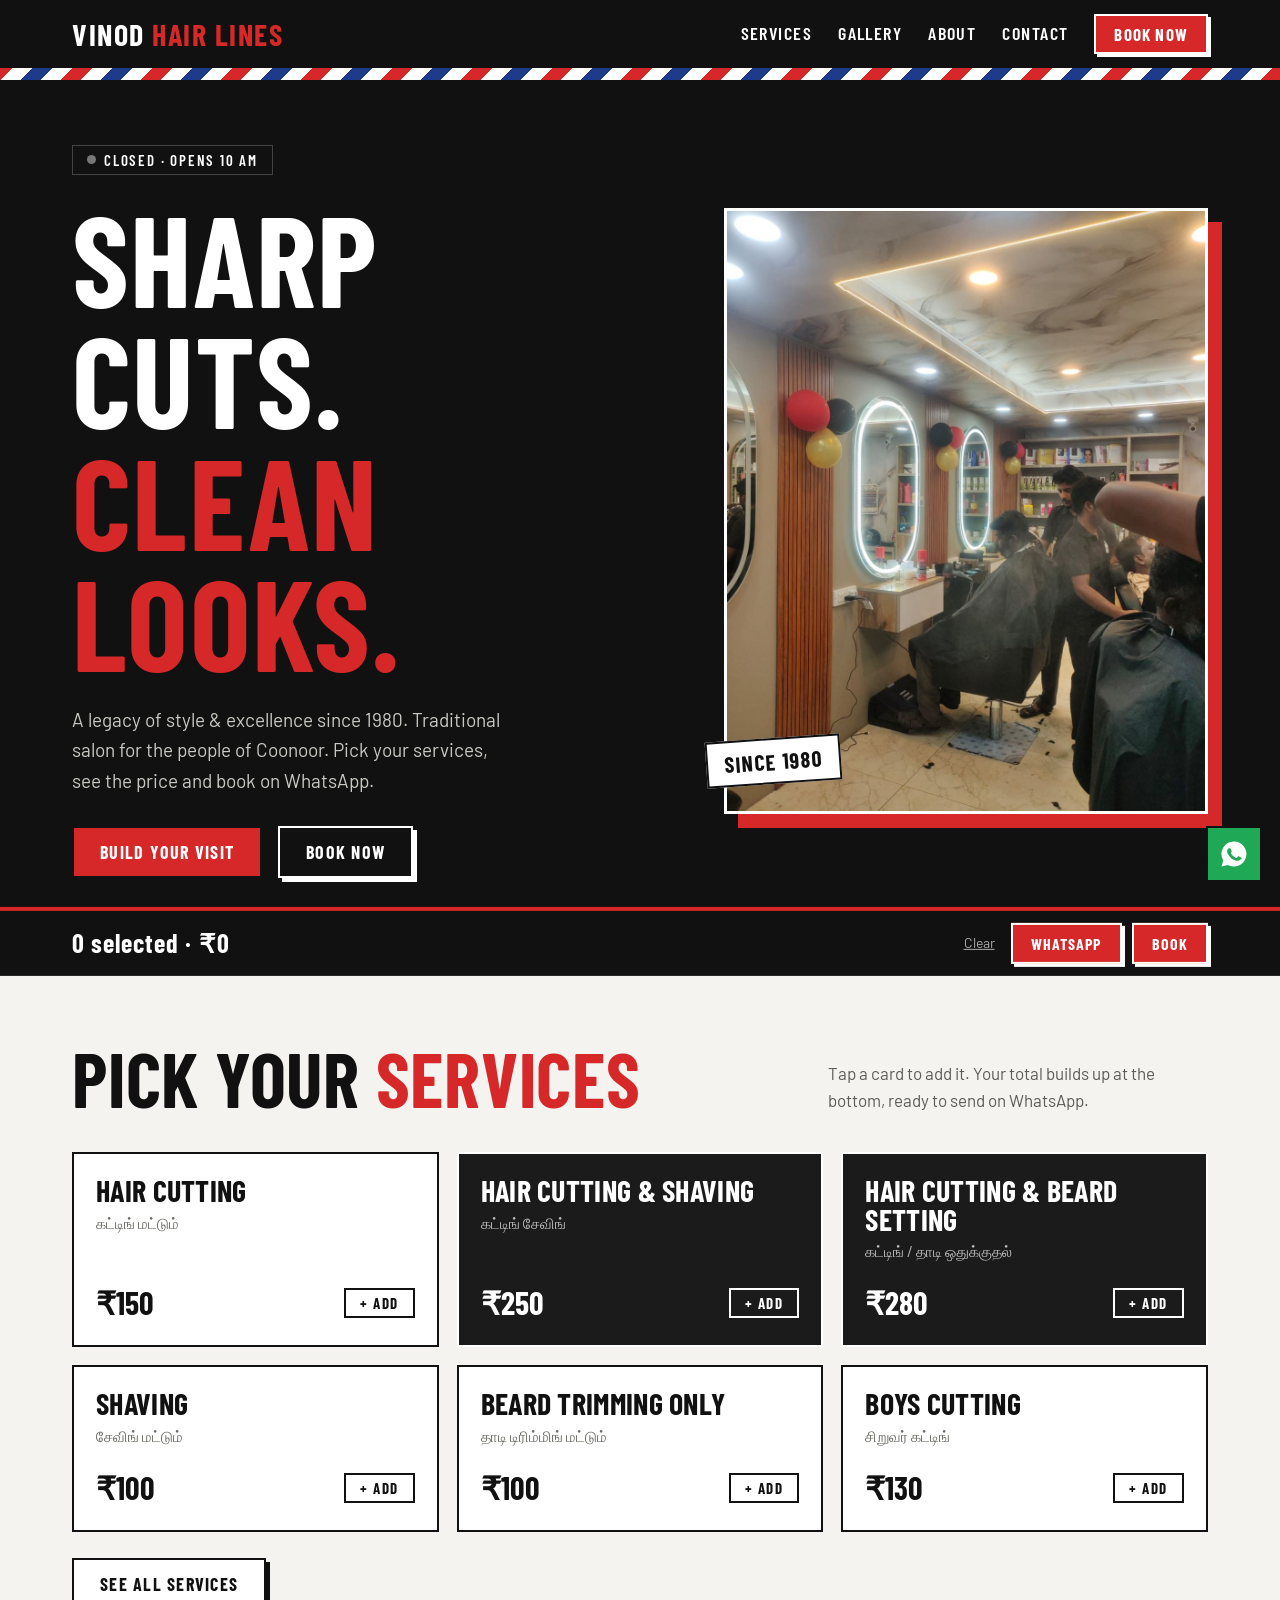
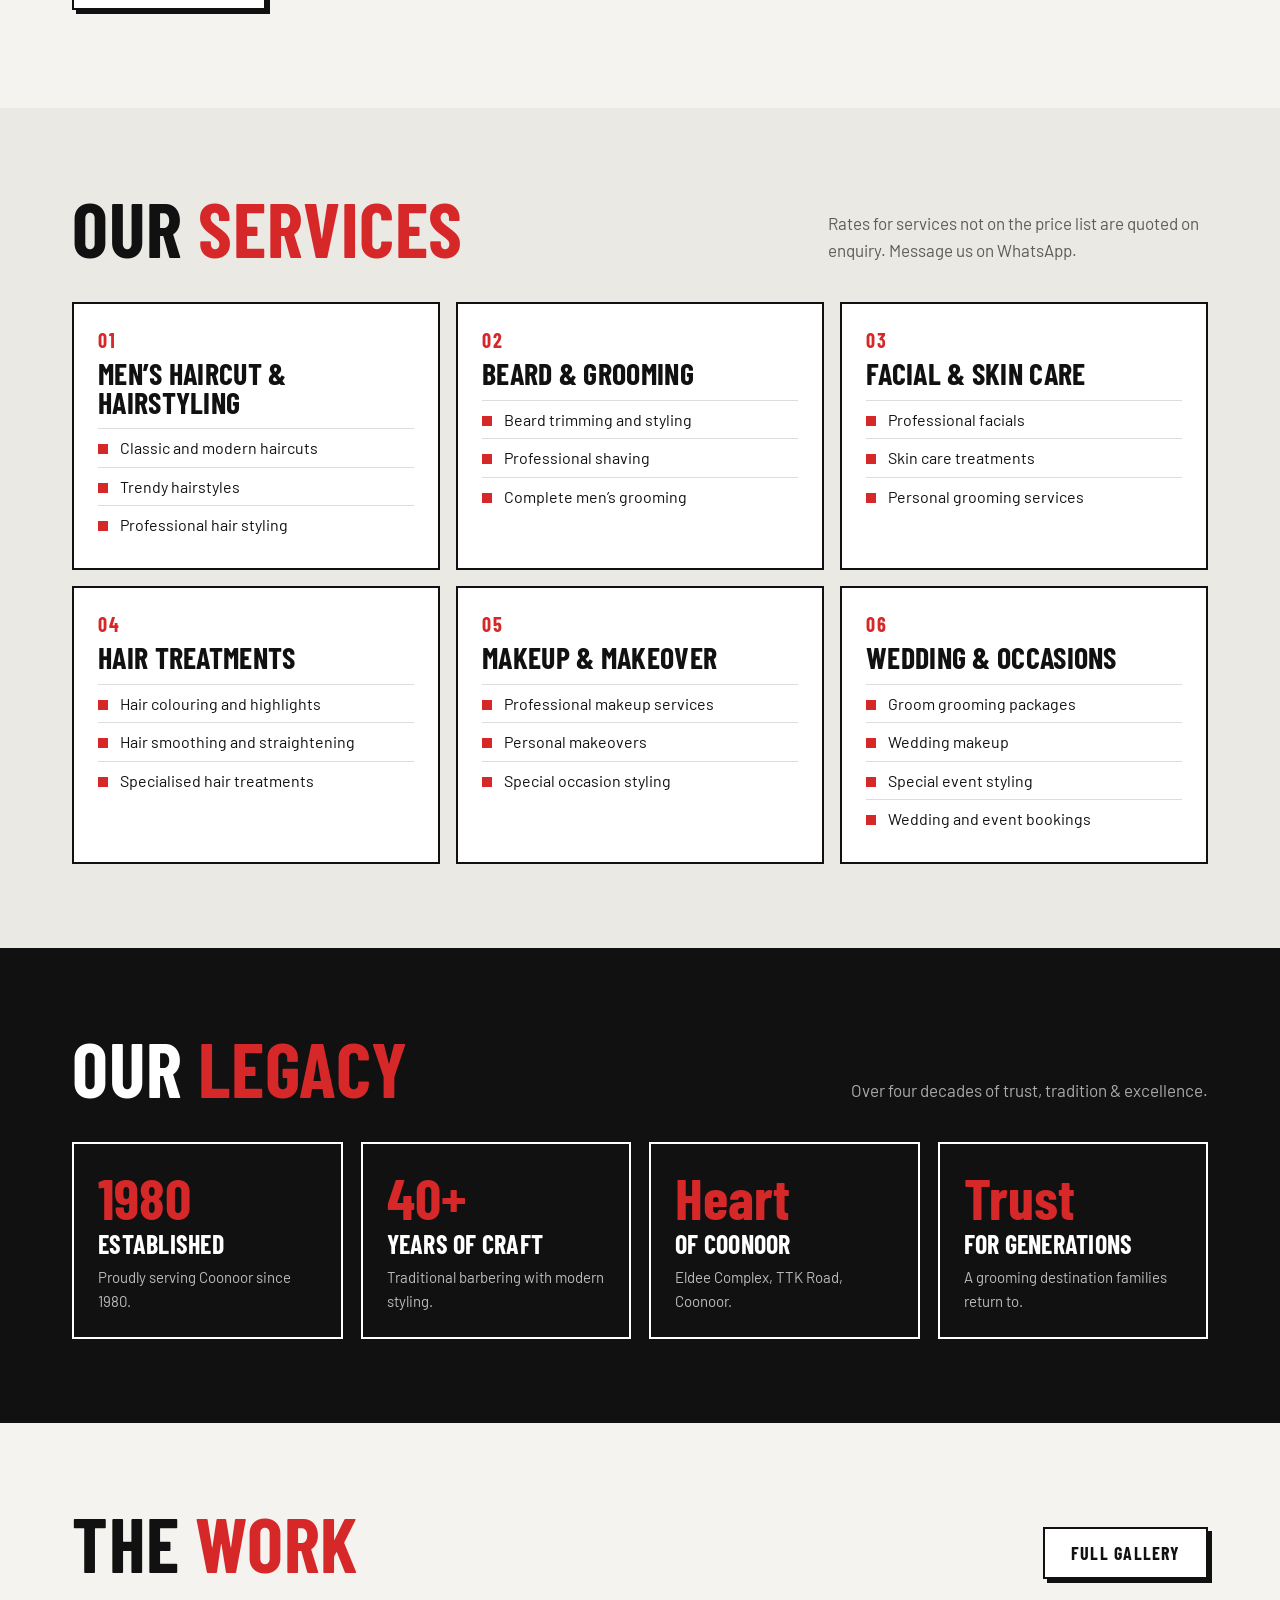
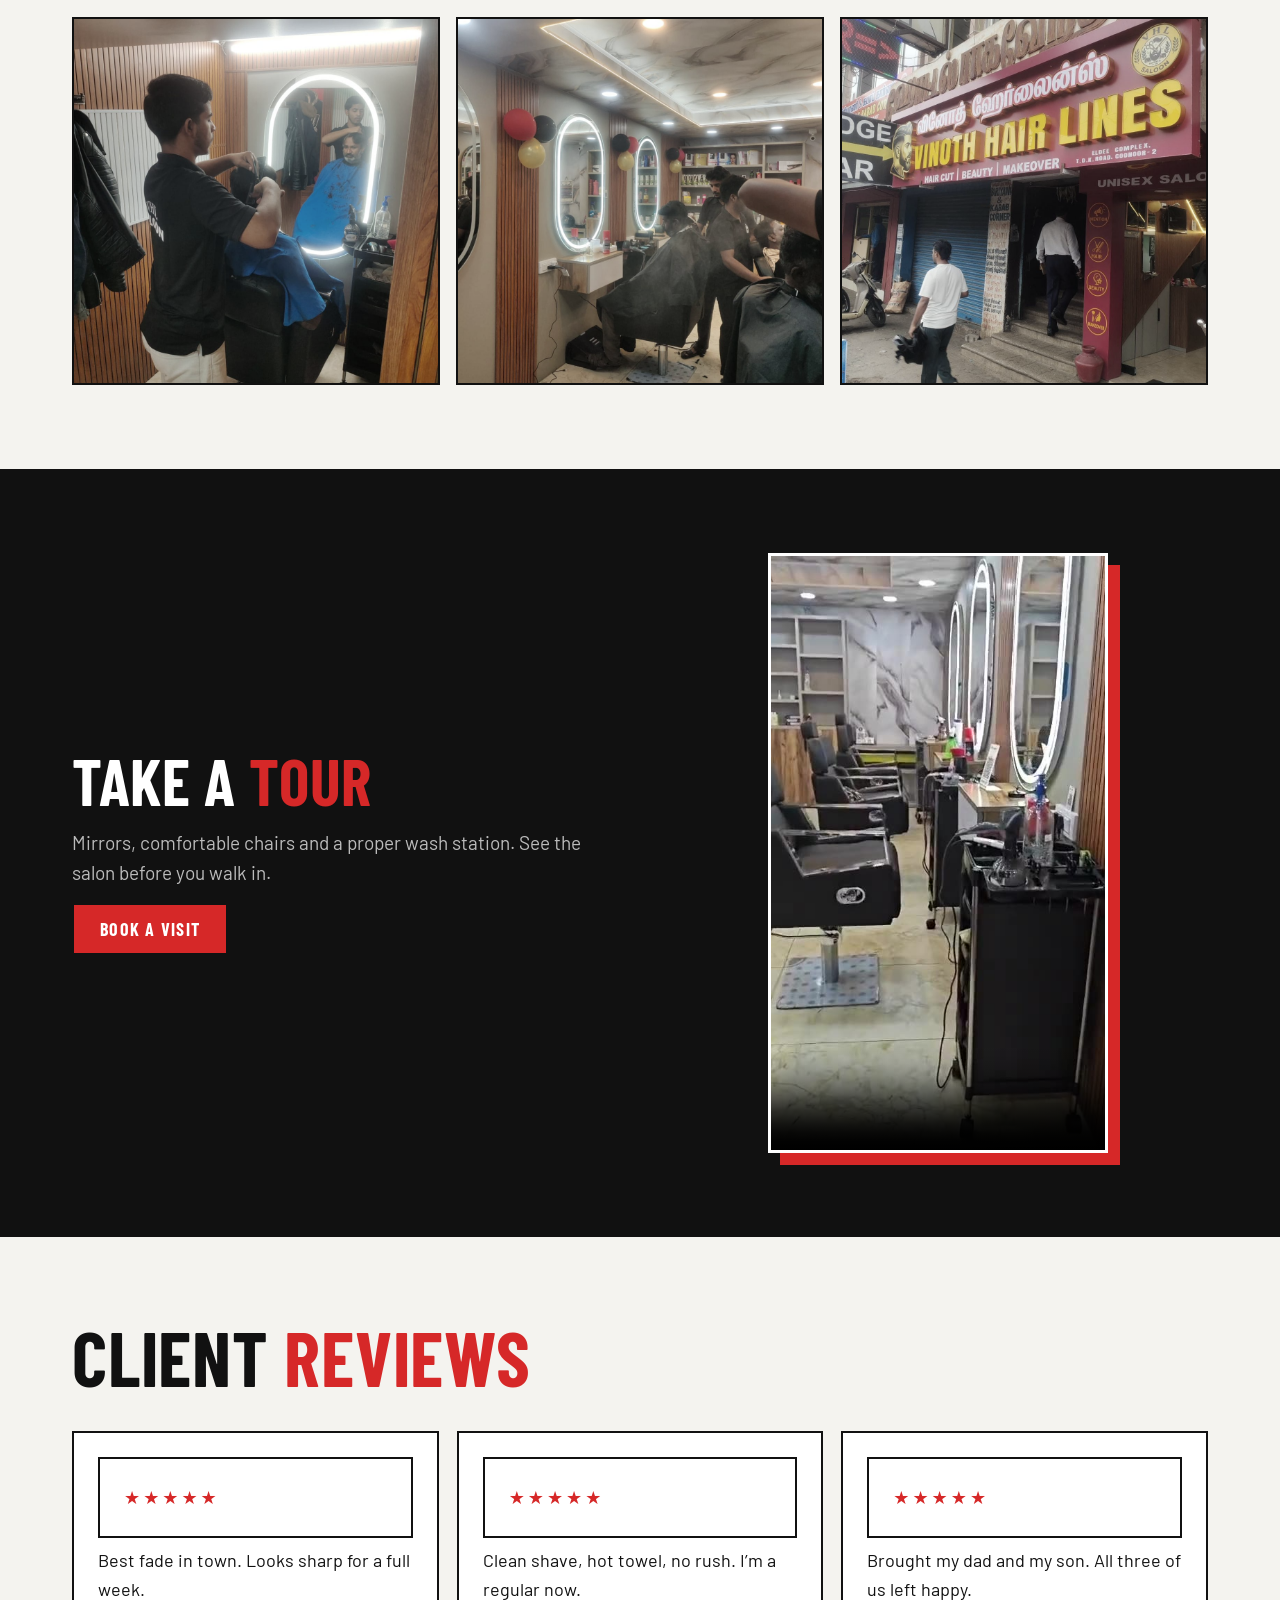
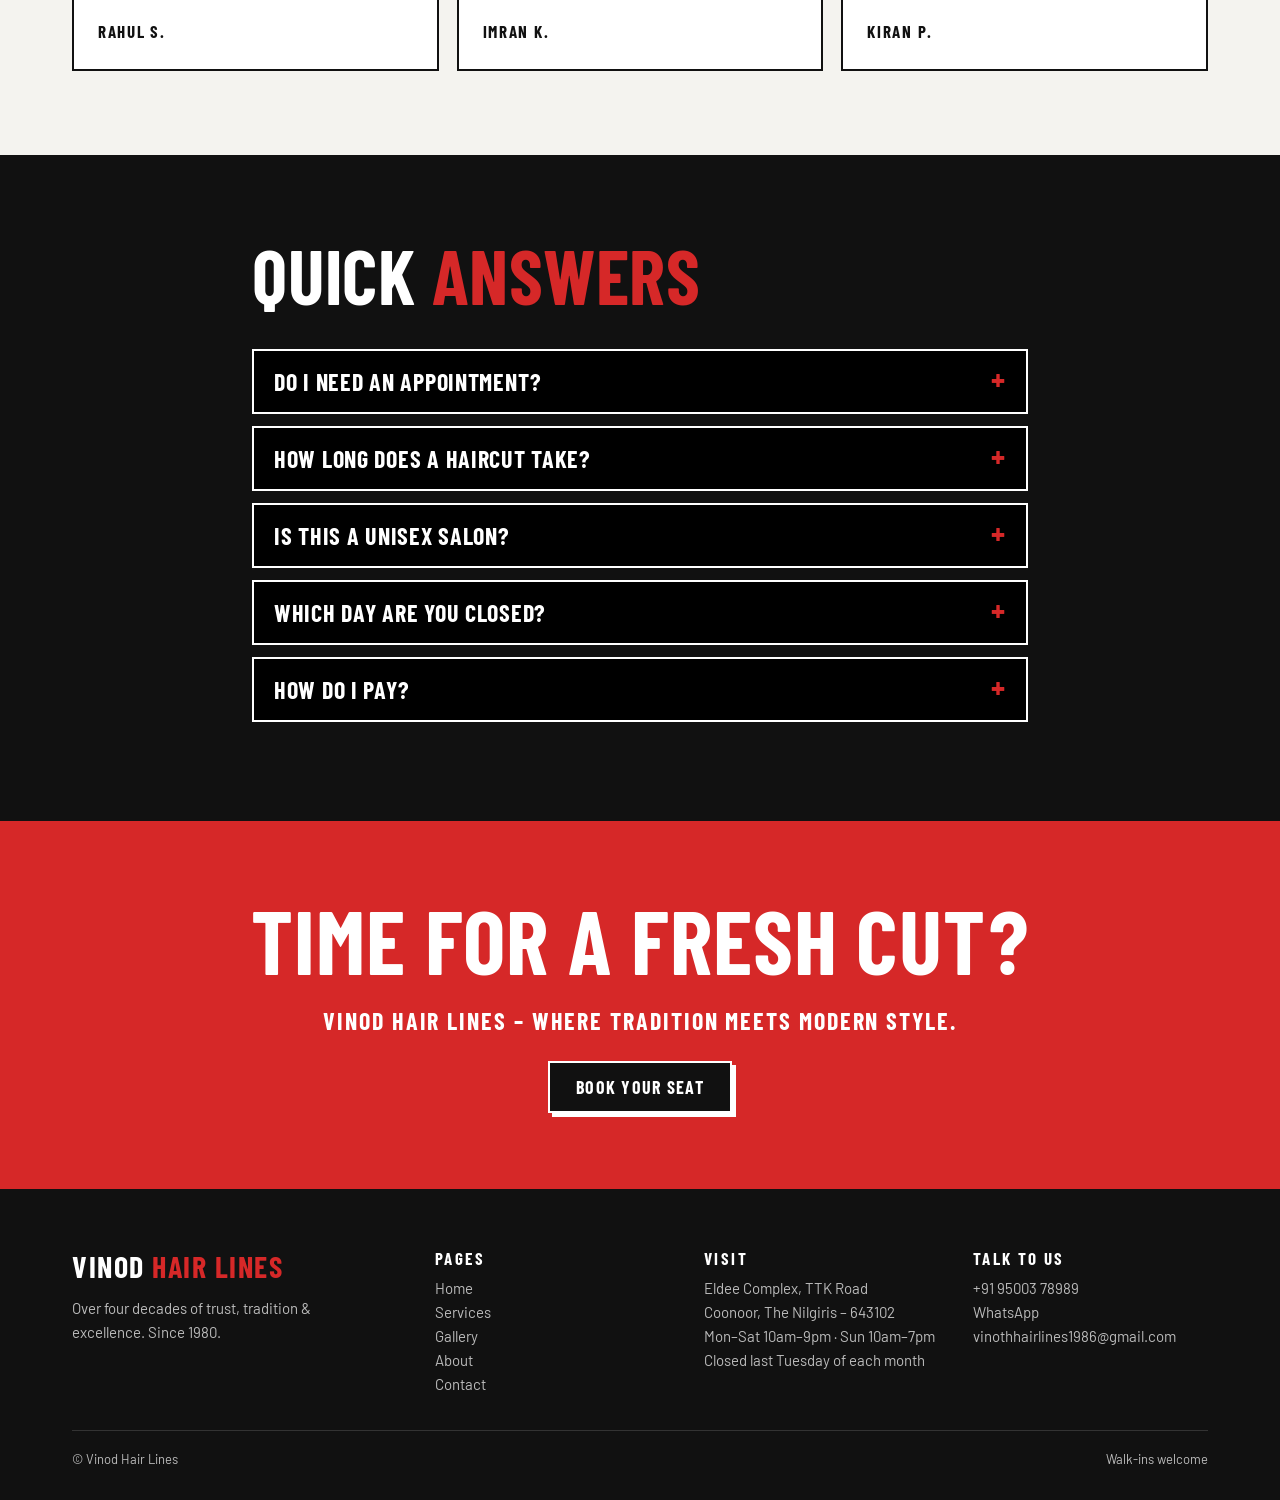
==== commit 8a916128: "Correct address to TTK Road" ====
--- a/index.html
+++ b/index.html
@@ -3,16 +3,16 @@
 <title>Vinod Hair Lines – Men’s Grooming Salon</title><meta name="description" content="Vinod Hair Lines – traditional men’s grooming in Coonoor since 1980. Haircuts, shaves, beard styling, colour, facials, makeup and wedding grooming.">
 <link rel="preconnect" href="https://fonts.googleapis.com"><link rel="preconnect" href="https://fonts.gstatic.com" crossorigin>
 <link href="https://fonts.googleapis.com/css2?family=Barlow+Condensed:wght@600;700&family=Barlow:wght@400;500&display=swap" rel="stylesheet">
-<link rel="stylesheet" href="style.css?v=12"></head><body>
+<link rel="stylesheet" href="style.css?v=13"></head><body>
 <header class="top"><div class="w"><a class="logo" href="index.html">Vinod <i>Hair Lines</i></a><nav class="nl"><a href="services.html">Services</a><a href="gallery.html">Gallery</a><a href="about.html">About</a><a href="contact.html">Contact</a><a class="btn" href="contact.html#book">Book now</a></nav><button class="bur" aria-label="Menu">Menu</button></div><div class="pole"></div></header>
 <section class="hero"><div class="w"><div><div class="st">Checking hours</div><h1>Sharp cuts.<em>Clean looks.</em></h1><p>A legacy of style &amp; excellence since 1980. Traditional salon for the people of Coonoor. Pick your services, see the price and book on WhatsApp.</p><div class="hb"><a class="btn" href="#pick">Build your visit</a><a class="btn k" href="contact.html#book">Book now</a></div></div><div class="hi"><img src="images/interior-1.jpg" alt="Inside Vinod Hair Lines" loading="lazy" onerror="this.style.display='none'"><div class="tag">Since 1980</div></div></div></section>
 <section class="sec" id="pick"><div class="w"><div class="sh r"><h2>Pick your <em>services</em></h2><p>Tap a card to add it. Your total builds up at the bottom, ready to send on WhatsApp.</p></div><div class="grid" id="picker" data-pop></div><p style="margin-top:26px"><a class="btn o" href="services.html">See all services</a></p></div></section><section class="sec" style="background:#ebe9e3"><div class="w"><div class="sh r"><h2>Our <em>services</em></h2><p>Rates for services not on the price list are quoted on enquiry. Message us on WhatsApp.</p></div><div class="oc"><div class="r"><b>01</b><h3>Men’s Haircut &amp; Hairstyling</h3><ul><li>Classic and modern haircuts</li><li>Trendy hairstyles</li><li>Professional hair styling</li></ul></div><div class="r"><b>02</b><h3>Beard &amp; Grooming</h3><ul><li>Beard trimming and styling</li><li>Professional shaving</li><li>Complete men’s grooming</li></ul></div><div class="r"><b>03</b><h3>Facial &amp; Skin Care</h3><ul><li>Professional facials</li><li>Skin care treatments</li><li>Personal grooming services</li></ul></div><div class="r"><b>04</b><h3>Hair Treatments</h3><ul><li>Hair colouring and highlights</li><li>Hair smoothing and straightening</li><li>Specialised hair treatments</li></ul></div><div class="r"><b>05</b><h3>Makeup &amp; Makeover</h3><ul><li>Professional makeup services</li><li>Personal makeovers</li><li>Special occasion styling</li></ul></div><div class="r"><b>06</b><h3>Wedding &amp; Occasions</h3><ul><li>Groom grooming packages</li><li>Wedding makeup</li><li>Special event styling</li><li>Wedding and event bookings</li></ul></div></div></div></section>
-<section class="sec dk"><div class="w"><div class="sh r"><h2>Our <em>legacy</em></h2><p>Over four decades of trust, tradition &amp; excellence.</p></div><div class="tiles"><div class="tile r"><b>1980</b><h3>Established</h3><p>Proudly serving Coonoor since 1980.</p></div><div class="tile r"><b>40+</b><h3>Years of craft</h3><p>Traditional barbering with modern styling.</p></div><div class="tile r"><b>Heart</b><h3>Of Coonoor</h3><p>Eldee Complex, TDK Road, Coonoor.</p></div><div class="tile r"><b>Trust</b><h3>For generations</h3><p>A grooming destination families return to.</p></div></div></div></section>
+<section class="sec dk"><div class="w"><div class="sh r"><h2>Our <em>legacy</em></h2><p>Over four decades of trust, tradition &amp; excellence.</p></div><div class="tiles"><div class="tile r"><b>1980</b><h3>Established</h3><p>Proudly serving Coonoor since 1980.</p></div><div class="tile r"><b>40+</b><h3>Years of craft</h3><p>Traditional barbering with modern styling.</p></div><div class="tile r"><b>Heart</b><h3>Of Coonoor</h3><p>Eldee Complex, TTK Road, Coonoor.</p></div><div class="tile r"><b>Trust</b><h3>For generations</h3><p>A grooming destination families return to.</p></div></div></div></section>
 <section class="sec"><div class="w"><div class="sh r"><h2>The <em>work</em></h2><a class="btn o" href="gallery.html">Full gallery</a></div><div class="gal"><div class="gi r" data-c="work" data-big="images/stylist.jpg"><img src="images/stylist.jpg" alt="At the chair" loading="lazy" onerror="this.style.display='none'"><span>At the chair</span></div><div class="gi r" data-c="inside" data-big="images/interior-1.jpg"><img src="images/interior-1.jpg" alt="Our salon" loading="lazy" onerror="this.style.display='none'"><span>Our salon</span></div><div class="gi r" data-c="front" data-big="images/storefront.jpg"><img src="images/storefront.jpg" alt="Shopfront" loading="lazy" onerror="this.style.display='none'"><span>Shopfront</span></div></div></div></section>
 <section class="sec dk"><div class="w two vid"><div class="r"><h2 style="font-size:clamp(40px,5vw,64px);margin-bottom:16px">Take a <em style="font-style:normal;color:var(--red)">tour</em></h2><p>Mirrors, comfortable chairs and a proper wash station. See the salon before you walk in.</p><a class="btn" href="contact.html#book">Book a visit</a></div><div class="r"><video controls playsinline preload="metadata" poster="images/tour-poster.jpg"><source src="images/tour.mp4" type="video/mp4"></video></div></div></section><section class="sec"><div class="w"><div class="sh r"><h2>Client <em>reviews</em></h2></div><div class="rv"><div class="r"><div class="s">★★★★★</div><p>Best fade in town. Looks sharp for a full week.</p><b>Rahul S.</b></div><div class="r"><div class="s">★★★★★</div><p>Clean shave, hot towel, no rush. I’m a regular now.</p><b>Imran K.</b></div><div class="r"><div class="s">★★★★★</div><p>Brought my dad and my son. All three of us left happy.</p><b>Kiran P.</b></div></div></div></section>
 <section class="sec dk"><div class="w" style="max-width:820px"><div class="sh r"><h2>Quick <em>answers</em></h2></div><details class="r"><summary>Do I need an appointment?</summary><p>Walk-ins are welcome. Booking on WhatsApp skips the wait, especially on weekends.</p></details><details class="r"><summary>How long does a haircut take?</summary><p>Around 30 to 40 minutes. A haircut with beard styling is about an hour.</p></details><details class="r"><summary>Is this a unisex salon?</summary><p>Yes, everyone is welcome. Boys’ cuts, baby cuts and bridal makeup (male and female) are on the price list.</p></details><details class="r"><summary>Which day are you closed?</summary><p>The last Tuesday of every month is our holiday.</p></details><details class="r"><summary>How do I pay?</summary><p>Cash and UPI are accepted. Edit this answer to match your shop.</p></details></div></section><section class="cta"><div class="w"><h2>Time for a fresh cut?</h2><p>Vinod Hair Lines – where tradition meets modern style.</p><a class="btn k" href="contact.html#book">Book your seat</a></div></section>
-<footer><div class="w"><div class="fg"><div><a class="logo" href="index.html" style="color:#fff">Vinod <i>Hair Lines</i></a><p style="margin-top:12px;max-width:280px">Over four decades of trust, tradition &amp; excellence. Since 1980.</p></div><div><b>Pages</b><a href="index.html">Home</a><a href="services.html">Services</a><a href="gallery.html">Gallery</a><a href="about.html">About</a><a href="contact.html">Contact</a></div><div><b>Visit</b>Eldee Complex, TDK Road<br>Coonoor, The Nilgiris – 643102<br>Mon–Sat 10am–9pm · Sun 10am–7pm<br>Closed last Tuesday of each month</div><div><b>Talk to us</b><a href="tel:+919500378989">+91 95003 78989</a><a class="walink" target="_blank" rel="noopener">WhatsApp</a><a href="mailto:vinothhairlines1986@gmail.com">vinothhairlines1986@gmail.com</a></div></div><div class="cp"><span>© Vinod Hair Lines</span><span>Walk-ins welcome</span></div></div></footer>
+<footer><div class="w"><div class="fg"><div><a class="logo" href="index.html" style="color:#fff">Vinod <i>Hair Lines</i></a><p style="margin-top:12px;max-width:280px">Over four decades of trust, tradition &amp; excellence. Since 1980.</p></div><div><b>Pages</b><a href="index.html">Home</a><a href="services.html">Services</a><a href="gallery.html">Gallery</a><a href="about.html">About</a><a href="contact.html">Contact</a></div><div><b>Visit</b>Eldee Complex, TTK Road<br>Coonoor, The Nilgiris – 643102<br>Mon–Sat 10am–9pm · Sun 10am–7pm<br>Closed last Tuesday of each month</div><div><b>Talk to us</b><a href="tel:+919500378989">+91 95003 78989</a><a class="walink" target="_blank" rel="noopener">WhatsApp</a><a href="mailto:vinothhairlines1986@gmail.com">vinothhairlines1986@gmail.com</a></div></div><div class="cp"><span>© Vinod Hair Lines</span><span>Walk-ins welcome</span></div></div></footer>
 <div class="tray"><div class="w"><div><b id="tn"></b><small id="tl"></small></div><div class="a"><button class="x" id="tx">Clear</button><button class="btn" id="tw">WhatsApp</button><a class="btn" href="contact.html#book">Book</a></div></div></div>
 <div class="lb"><button class="c" aria-label="Close">×</button><button class="p" aria-label="Previous">‹</button><img alt=""><button class="n" aria-label="Next">›</button></div>
 <a class="wa walink" target="_blank" rel="noopener" aria-label="Chat on WhatsApp"><svg viewBox="0 0 24 24"><path d="M12 2a10 10 0 0 0-8.6 15.1L2 22l5-1.3A10 10 0 1 0 12 2zm5.2 14.2c-.2.6-1.3 1.2-1.8 1.2-.5.1-1 .2-3.2-.7-2.7-1.1-4.4-3.8-4.6-4-.1-.2-1.1-1.5-1.1-2.8s.7-2 1-2.3c.2-.3.5-.3.7-.3h.5c.2 0 .4 0 .6.5l.8 1.9c.1.2.1.4 0 .6l-.4.6c-.1.2-.3.3-.1.6.2.3.8 1.3 1.7 2.1 1.2 1 2.1 1.3 2.4 1.5.3.1.5.1.6-.1l.9-1.1c.2-.3.4-.2.6-.1l1.8.9c.3.1.5.2.5.3.1.1.1.6-.1 1.1z"/></svg></a>
-<script src="app.js?v=12"></script></body></html>
+<script src="app.js?v=13"></script></body></html>
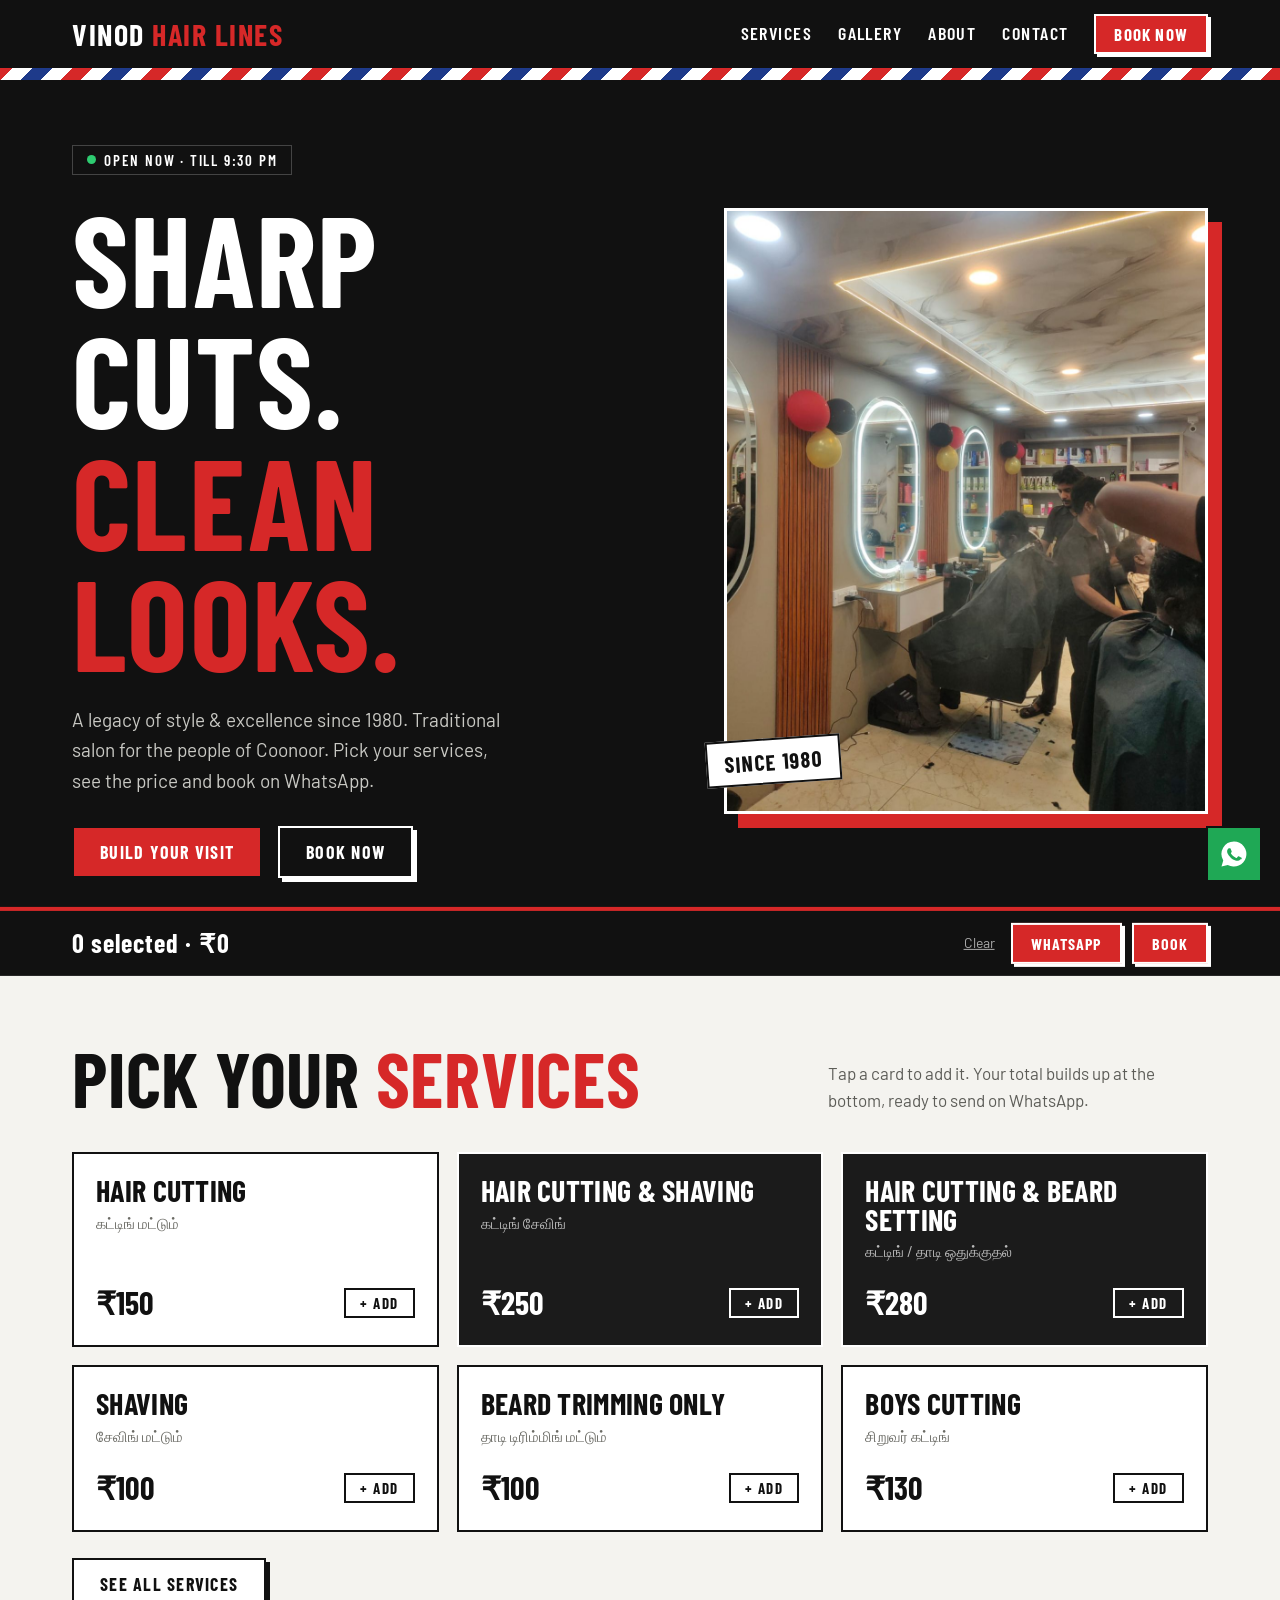
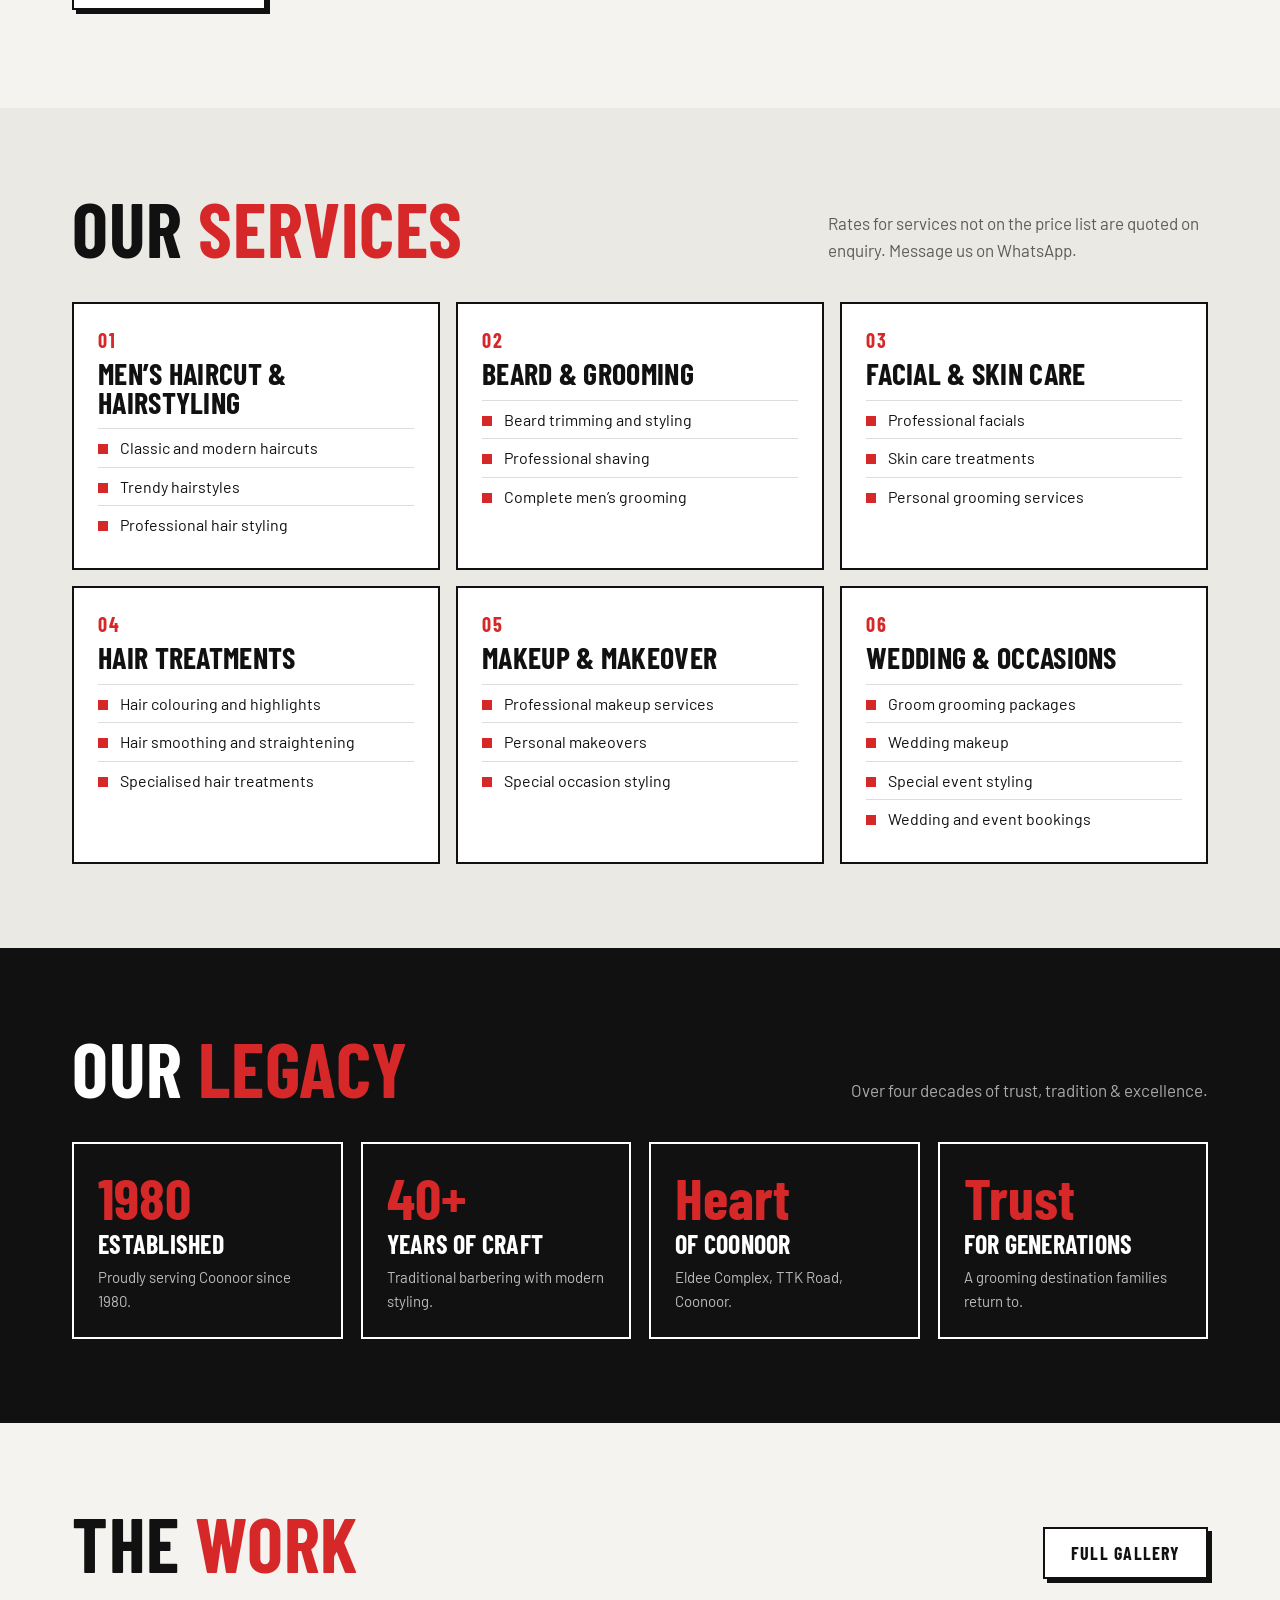
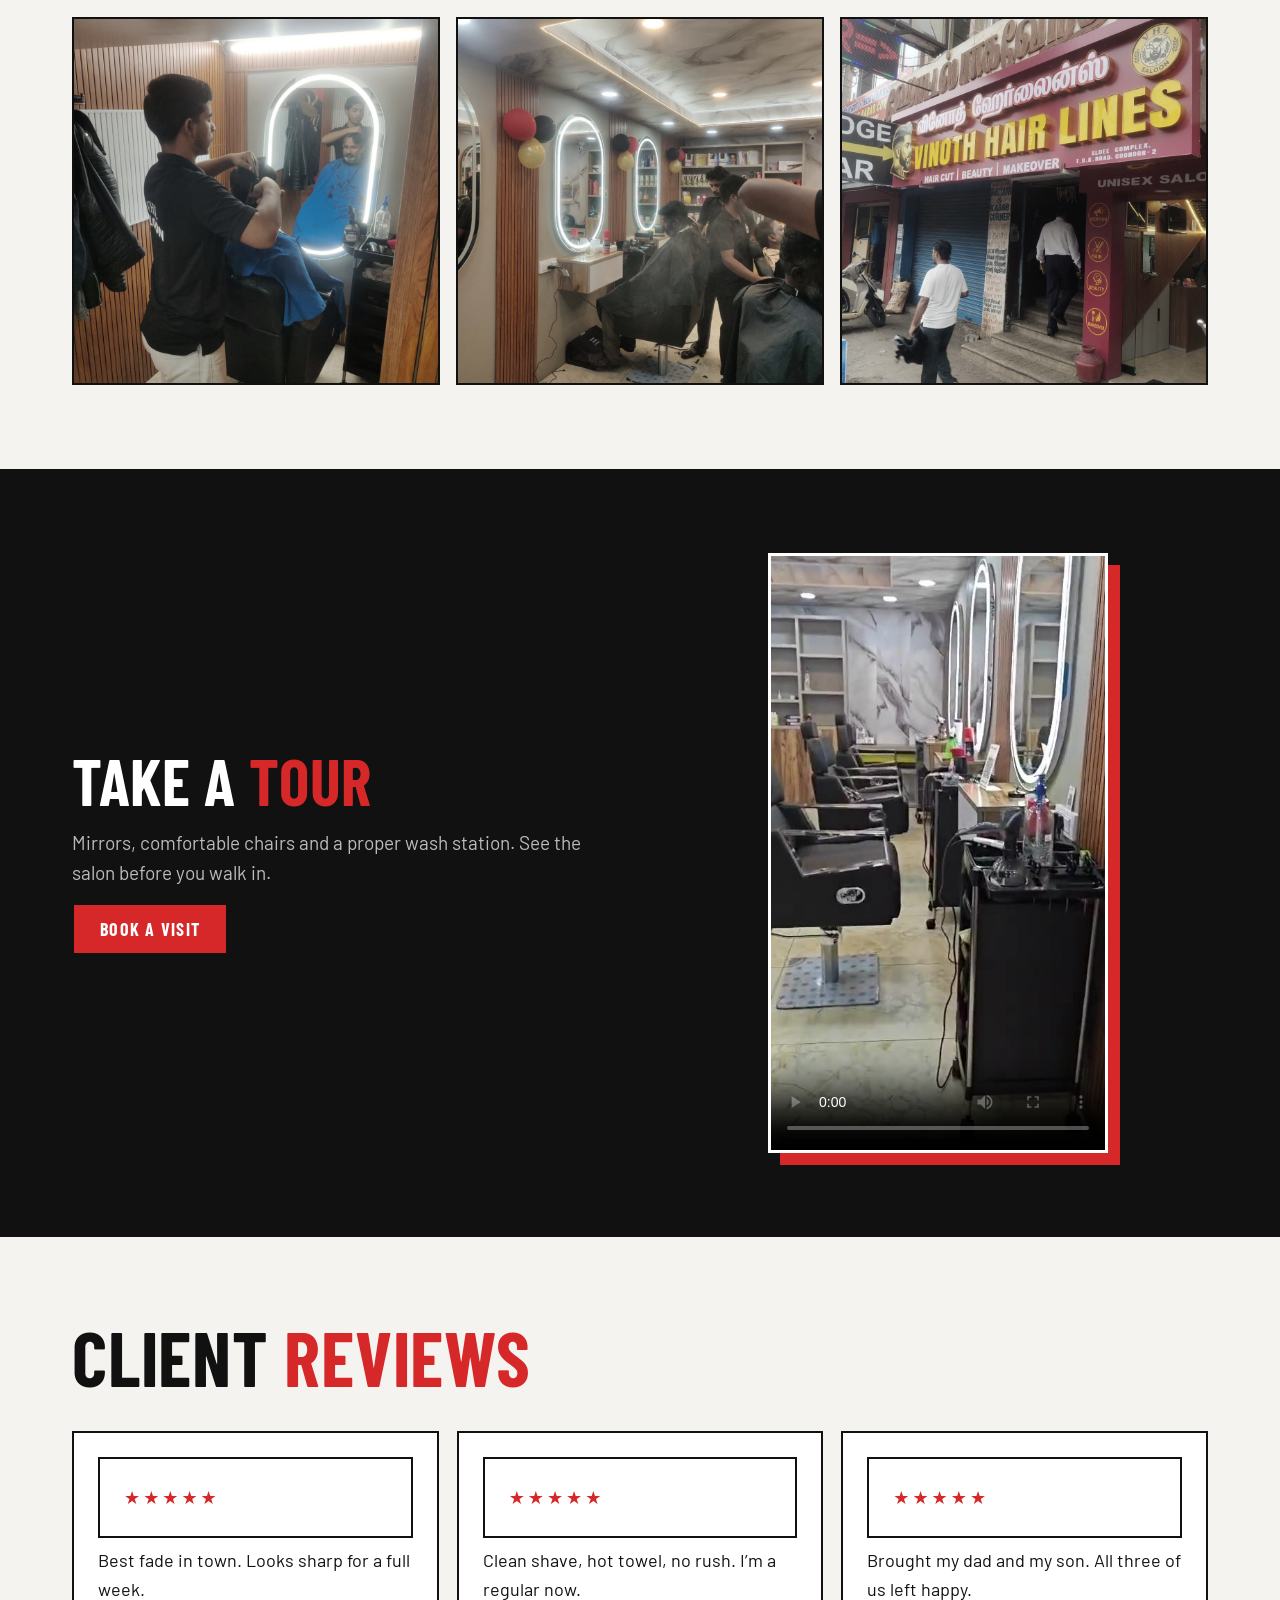
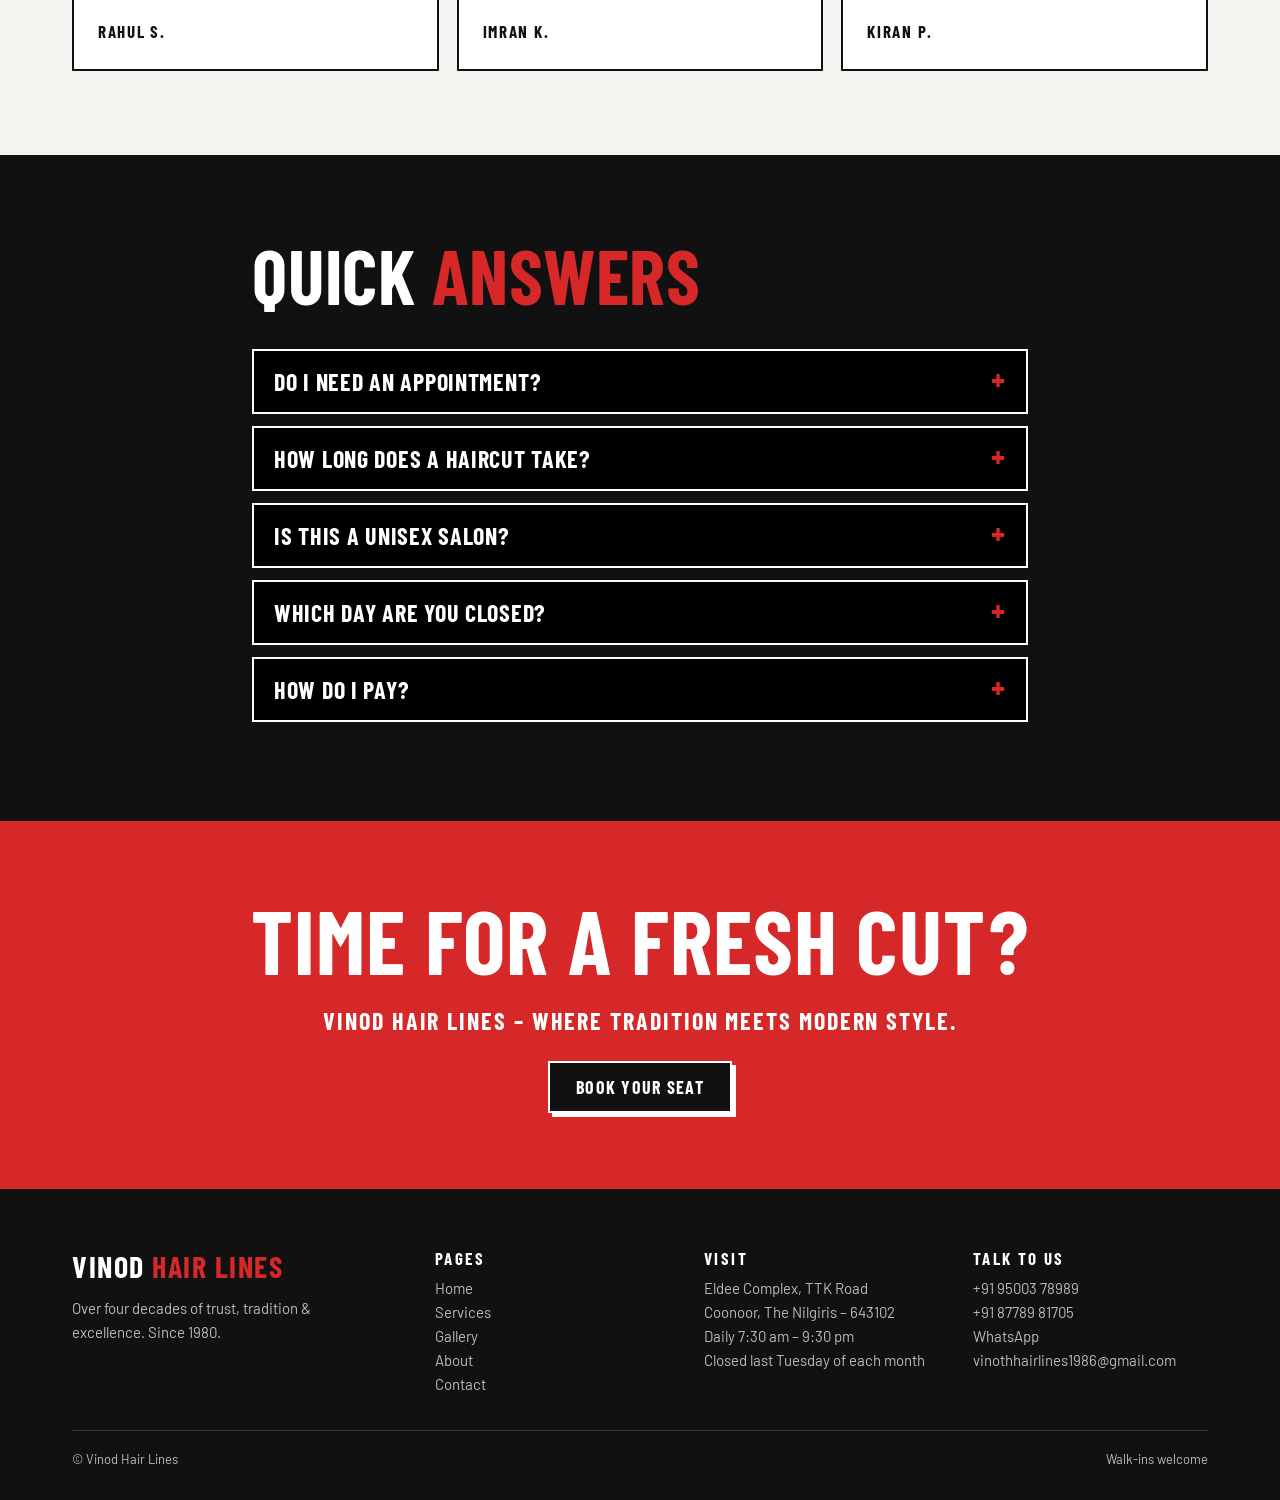
==== commit 444f8564: "Update hours to 7:30 am-9:30 pm IST and add second phone number" ====
--- a/index.html
+++ b/index.html
@@ -3,7 +3,7 @@
 <title>Vinod Hair Lines – Men’s Grooming Salon</title><meta name="description" content="Vinod Hair Lines – traditional men’s grooming in Coonoor since 1980. Haircuts, shaves, beard styling, colour, facials, makeup and wedding grooming.">
 <link rel="preconnect" href="https://fonts.googleapis.com"><link rel="preconnect" href="https://fonts.gstatic.com" crossorigin>
 <link href="https://fonts.googleapis.com/css2?family=Barlow+Condensed:wght@600;700&family=Barlow:wght@400;500&display=swap" rel="stylesheet">
-<link rel="stylesheet" href="style.css?v=13"></head><body>
+<link rel="stylesheet" href="style.css?v=14"></head><body>
 <header class="top"><div class="w"><a class="logo" href="index.html">Vinod <i>Hair Lines</i></a><nav class="nl"><a href="services.html">Services</a><a href="gallery.html">Gallery</a><a href="about.html">About</a><a href="contact.html">Contact</a><a class="btn" href="contact.html#book">Book now</a></nav><button class="bur" aria-label="Menu">Menu</button></div><div class="pole"></div></header>
 <section class="hero"><div class="w"><div><div class="st">Checking hours</div><h1>Sharp cuts.<em>Clean looks.</em></h1><p>A legacy of style &amp; excellence since 1980. Traditional salon for the people of Coonoor. Pick your services, see the price and book on WhatsApp.</p><div class="hb"><a class="btn" href="#pick">Build your visit</a><a class="btn k" href="contact.html#book">Book now</a></div></div><div class="hi"><img src="images/interior-1.jpg" alt="Inside Vinod Hair Lines" loading="lazy" onerror="this.style.display='none'"><div class="tag">Since 1980</div></div></div></section>
 <section class="sec" id="pick"><div class="w"><div class="sh r"><h2>Pick your <em>services</em></h2><p>Tap a card to add it. Your total builds up at the bottom, ready to send on WhatsApp.</p></div><div class="grid" id="picker" data-pop></div><p style="margin-top:26px"><a class="btn o" href="services.html">See all services</a></p></div></section><section class="sec" style="background:#ebe9e3"><div class="w"><div class="sh r"><h2>Our <em>services</em></h2><p>Rates for services not on the price list are quoted on enquiry. Message us on WhatsApp.</p></div><div class="oc"><div class="r"><b>01</b><h3>Men’s Haircut &amp; Hairstyling</h3><ul><li>Classic and modern haircuts</li><li>Trendy hairstyles</li><li>Professional hair styling</li></ul></div><div class="r"><b>02</b><h3>Beard &amp; Grooming</h3><ul><li>Beard trimming and styling</li><li>Professional shaving</li><li>Complete men’s grooming</li></ul></div><div class="r"><b>03</b><h3>Facial &amp; Skin Care</h3><ul><li>Professional facials</li><li>Skin care treatments</li><li>Personal grooming services</li></ul></div><div class="r"><b>04</b><h3>Hair Treatments</h3><ul><li>Hair colouring and highlights</li><li>Hair smoothing and straightening</li><li>Specialised hair treatments</li></ul></div><div class="r"><b>05</b><h3>Makeup &amp; Makeover</h3><ul><li>Professional makeup services</li><li>Personal makeovers</li><li>Special occasion styling</li></ul></div><div class="r"><b>06</b><h3>Wedding &amp; Occasions</h3><ul><li>Groom grooming packages</li><li>Wedding makeup</li><li>Special event styling</li><li>Wedding and event bookings</li></ul></div></div></div></section>
@@ -11,8 +11,8 @@
 <section class="sec"><div class="w"><div class="sh r"><h2>The <em>work</em></h2><a class="btn o" href="gallery.html">Full gallery</a></div><div class="gal"><div class="gi r" data-c="work" data-big="images/stylist.jpg"><img src="images/stylist.jpg" alt="At the chair" loading="lazy" onerror="this.style.display='none'"><span>At the chair</span></div><div class="gi r" data-c="inside" data-big="images/interior-1.jpg"><img src="images/interior-1.jpg" alt="Our salon" loading="lazy" onerror="this.style.display='none'"><span>Our salon</span></div><div class="gi r" data-c="front" data-big="images/storefront.jpg"><img src="images/storefront.jpg" alt="Shopfront" loading="lazy" onerror="this.style.display='none'"><span>Shopfront</span></div></div></div></section>
 <section class="sec dk"><div class="w two vid"><div class="r"><h2 style="font-size:clamp(40px,5vw,64px);margin-bottom:16px">Take a <em style="font-style:normal;color:var(--red)">tour</em></h2><p>Mirrors, comfortable chairs and a proper wash station. See the salon before you walk in.</p><a class="btn" href="contact.html#book">Book a visit</a></div><div class="r"><video controls playsinline preload="metadata" poster="images/tour-poster.jpg"><source src="images/tour.mp4" type="video/mp4"></video></div></div></section><section class="sec"><div class="w"><div class="sh r"><h2>Client <em>reviews</em></h2></div><div class="rv"><div class="r"><div class="s">★★★★★</div><p>Best fade in town. Looks sharp for a full week.</p><b>Rahul S.</b></div><div class="r"><div class="s">★★★★★</div><p>Clean shave, hot towel, no rush. I’m a regular now.</p><b>Imran K.</b></div><div class="r"><div class="s">★★★★★</div><p>Brought my dad and my son. All three of us left happy.</p><b>Kiran P.</b></div></div></div></section>
 <section class="sec dk"><div class="w" style="max-width:820px"><div class="sh r"><h2>Quick <em>answers</em></h2></div><details class="r"><summary>Do I need an appointment?</summary><p>Walk-ins are welcome. Booking on WhatsApp skips the wait, especially on weekends.</p></details><details class="r"><summary>How long does a haircut take?</summary><p>Around 30 to 40 minutes. A haircut with beard styling is about an hour.</p></details><details class="r"><summary>Is this a unisex salon?</summary><p>Yes, everyone is welcome. Boys’ cuts, baby cuts and bridal makeup (male and female) are on the price list.</p></details><details class="r"><summary>Which day are you closed?</summary><p>The last Tuesday of every month is our holiday.</p></details><details class="r"><summary>How do I pay?</summary><p>Cash and UPI are accepted. Edit this answer to match your shop.</p></details></div></section><section class="cta"><div class="w"><h2>Time for a fresh cut?</h2><p>Vinod Hair Lines – where tradition meets modern style.</p><a class="btn k" href="contact.html#book">Book your seat</a></div></section>
-<footer><div class="w"><div class="fg"><div><a class="logo" href="index.html" style="color:#fff">Vinod <i>Hair Lines</i></a><p style="margin-top:12px;max-width:280px">Over four decades of trust, tradition &amp; excellence. Since 1980.</p></div><div><b>Pages</b><a href="index.html">Home</a><a href="services.html">Services</a><a href="gallery.html">Gallery</a><a href="about.html">About</a><a href="contact.html">Contact</a></div><div><b>Visit</b>Eldee Complex, TTK Road<br>Coonoor, The Nilgiris – 643102<br>Mon–Sat 10am–9pm · Sun 10am–7pm<br>Closed last Tuesday of each month</div><div><b>Talk to us</b><a href="tel:+919500378989">+91 95003 78989</a><a class="walink" target="_blank" rel="noopener">WhatsApp</a><a href="mailto:vinothhairlines1986@gmail.com">vinothhairlines1986@gmail.com</a></div></div><div class="cp"><span>© Vinod Hair Lines</span><span>Walk-ins welcome</span></div></div></footer>
+<footer><div class="w"><div class="fg"><div><a class="logo" href="index.html" style="color:#fff">Vinod <i>Hair Lines</i></a><p style="margin-top:12px;max-width:280px">Over four decades of trust, tradition &amp; excellence. Since 1980.</p></div><div><b>Pages</b><a href="index.html">Home</a><a href="services.html">Services</a><a href="gallery.html">Gallery</a><a href="about.html">About</a><a href="contact.html">Contact</a></div><div><b>Visit</b>Eldee Complex, TTK Road<br>Coonoor, The Nilgiris – 643102<br>Daily 7:30 am – 9:30 pm<br>Closed last Tuesday of each month</div><div><b>Talk to us</b><a href="tel:+919500378989">+91 95003 78989</a><a href="tel:+918778981705">+91 87789 81705</a><a class="walink" target="_blank" rel="noopener">WhatsApp</a><a href="mailto:vinothhairlines1986@gmail.com">vinothhairlines1986@gmail.com</a></div></div><div class="cp"><span>© Vinod Hair Lines</span><span>Walk-ins welcome</span></div></div></footer>
 <div class="tray"><div class="w"><div><b id="tn"></b><small id="tl"></small></div><div class="a"><button class="x" id="tx">Clear</button><button class="btn" id="tw">WhatsApp</button><a class="btn" href="contact.html#book">Book</a></div></div></div>
 <div class="lb"><button class="c" aria-label="Close">×</button><button class="p" aria-label="Previous">‹</button><img alt=""><button class="n" aria-label="Next">›</button></div>
 <a class="wa walink" target="_blank" rel="noopener" aria-label="Chat on WhatsApp"><svg viewBox="0 0 24 24"><path d="M12 2a10 10 0 0 0-8.6 15.1L2 22l5-1.3A10 10 0 1 0 12 2zm5.2 14.2c-.2.6-1.3 1.2-1.8 1.2-.5.1-1 .2-3.2-.7-2.7-1.1-4.4-3.8-4.6-4-.1-.2-1.1-1.5-1.1-2.8s.7-2 1-2.3c.2-.3.5-.3.7-.3h.5c.2 0 .4 0 .6.5l.8 1.9c.1.2.1.4 0 .6l-.4.6c-.1.2-.3.3-.1.6.2.3.8 1.3 1.7 2.1 1.2 1 2.1 1.3 2.4 1.5.3.1.5.1.6-.1l.9-1.1c.2-.3.4-.2.6-.1l1.8.9c.3.1.5.2.5.3.1.1.1.6-.1 1.1z"/></svg></a>
-<script src="app.js?v=13"></script></body></html>
+<script src="app.js?v=14"></script></body></html>
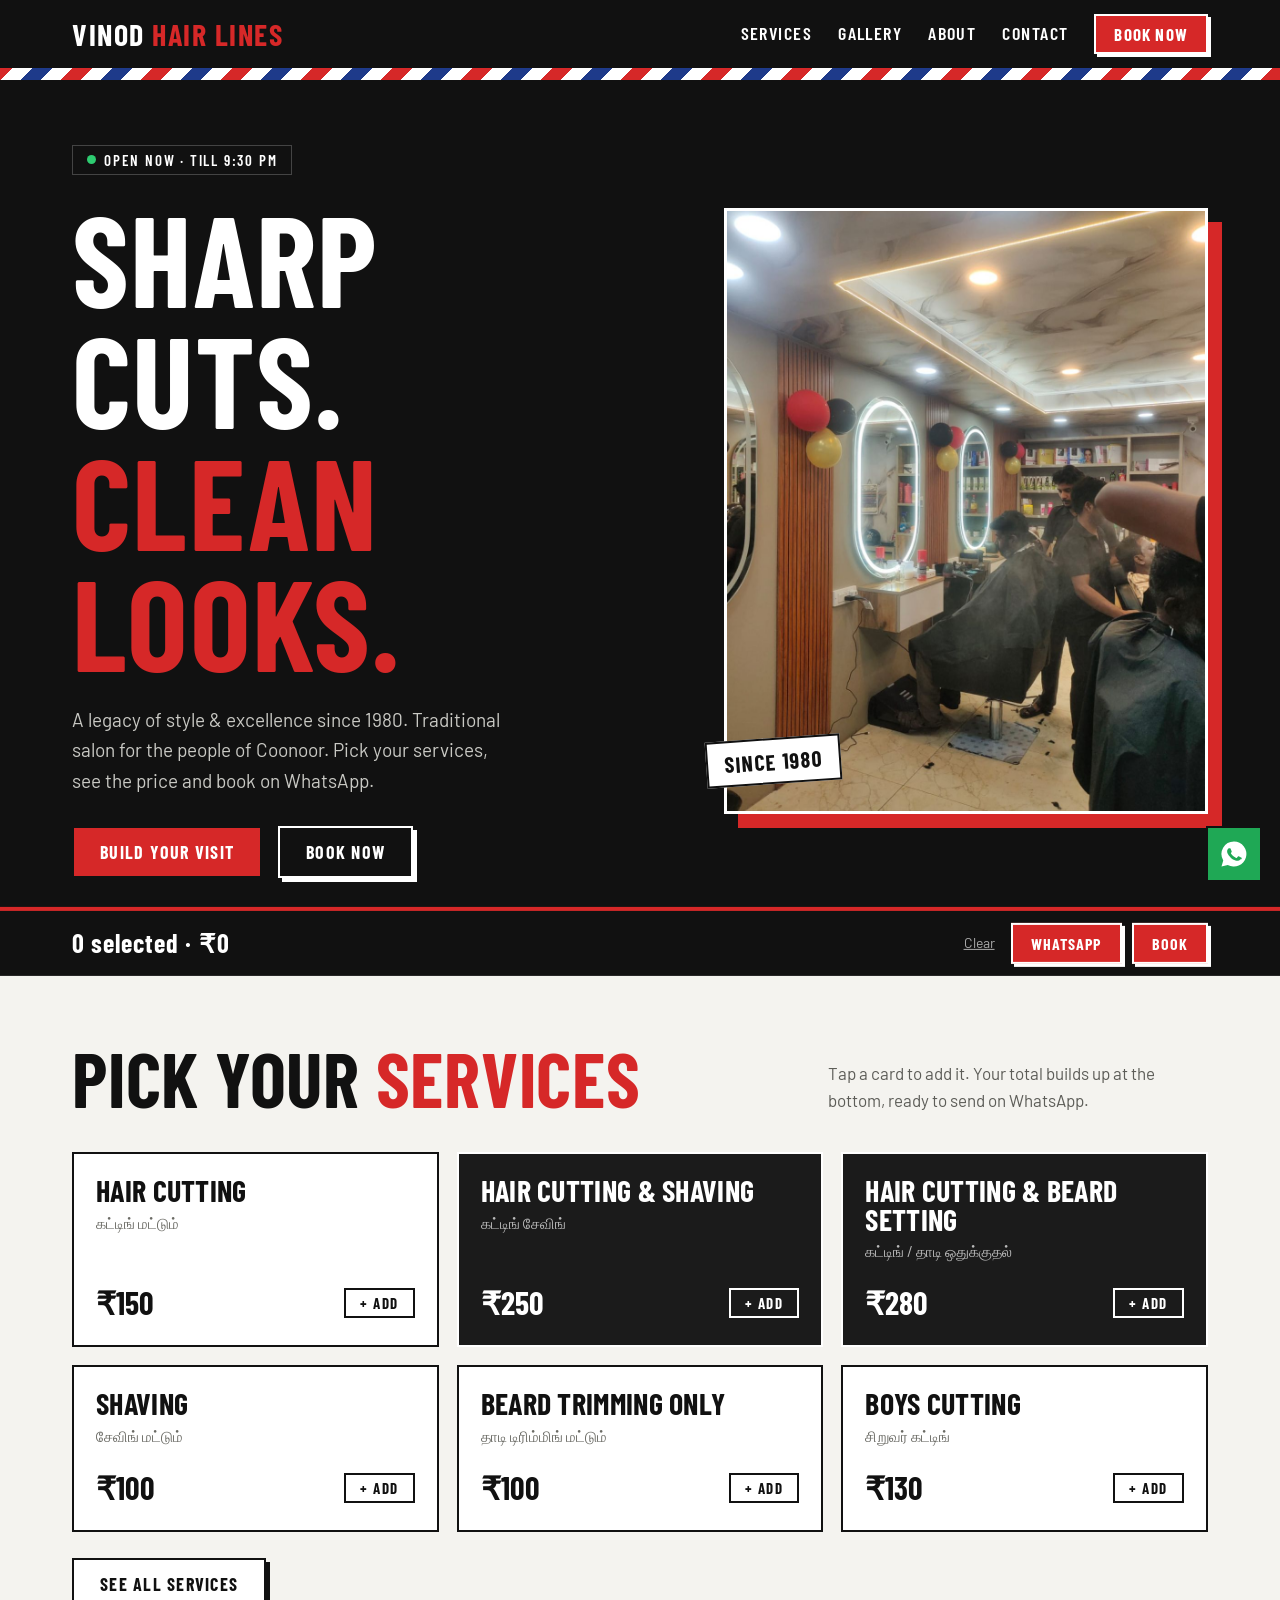
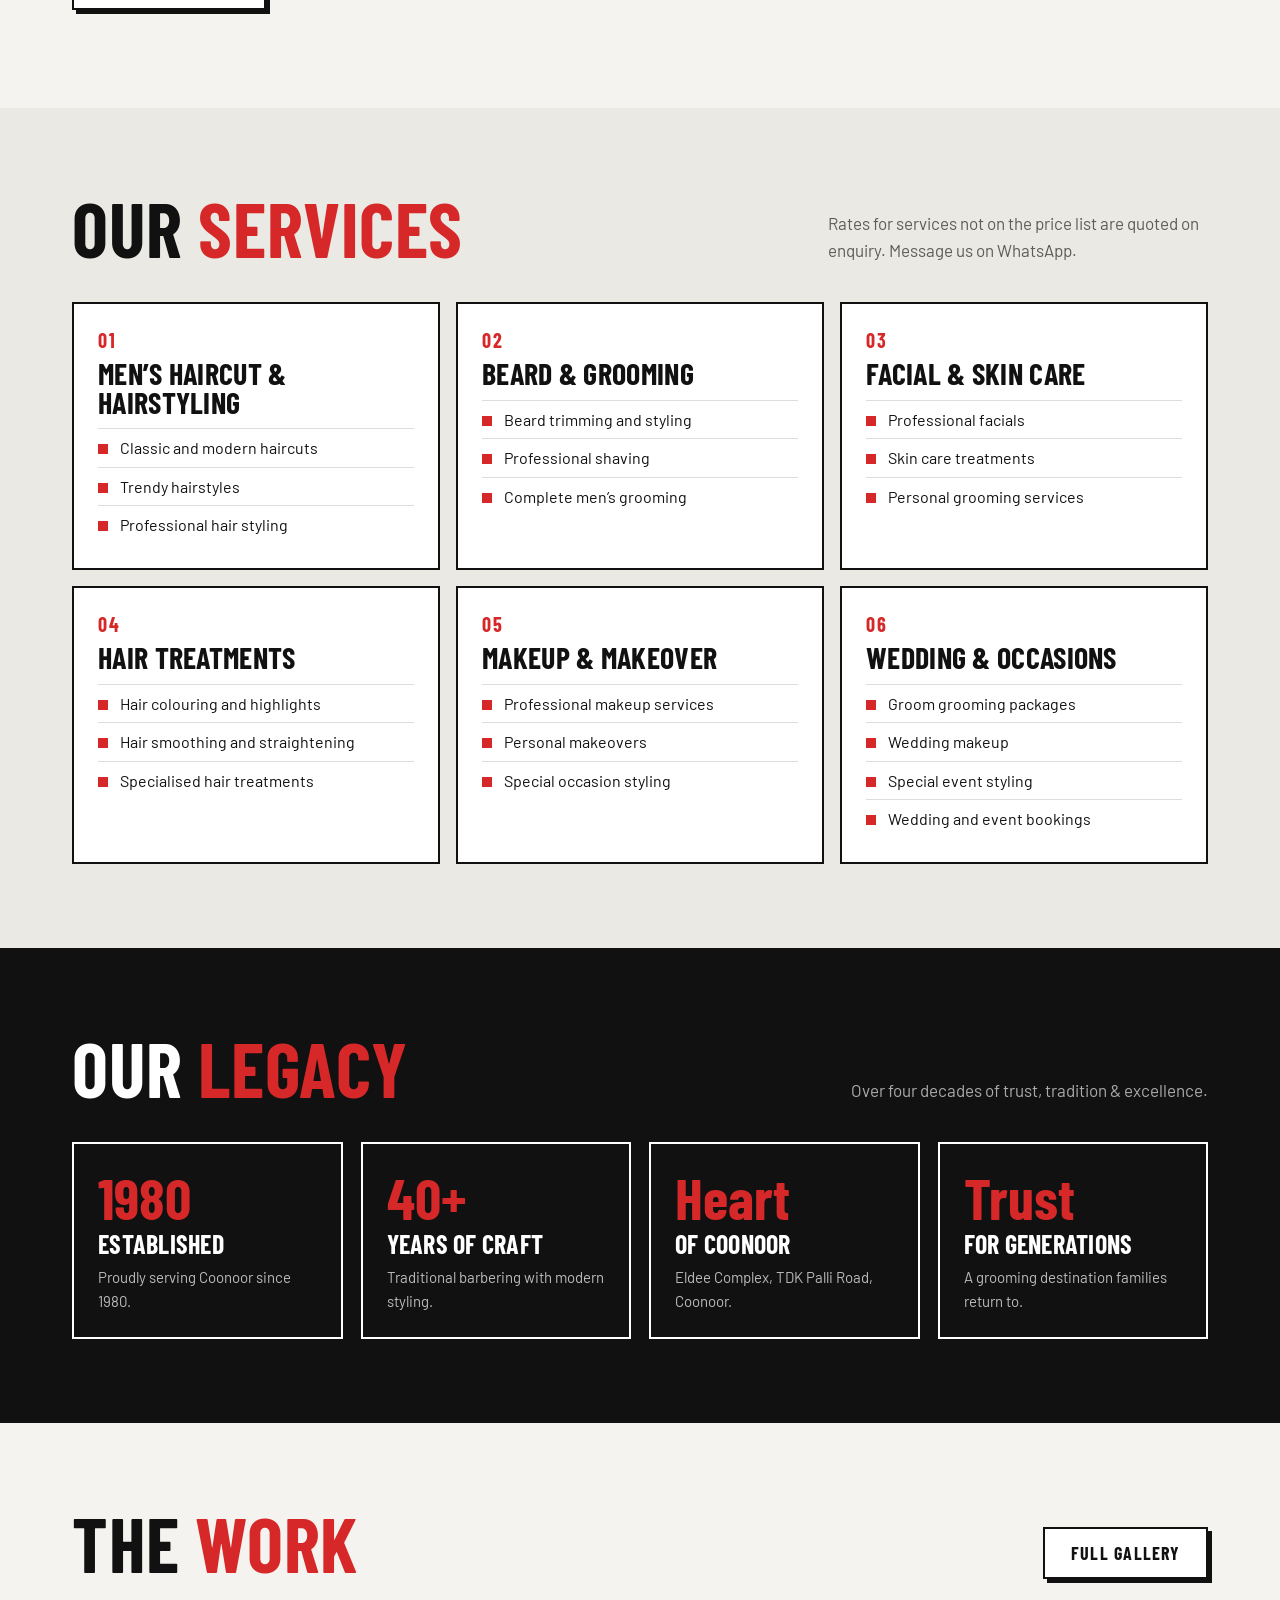
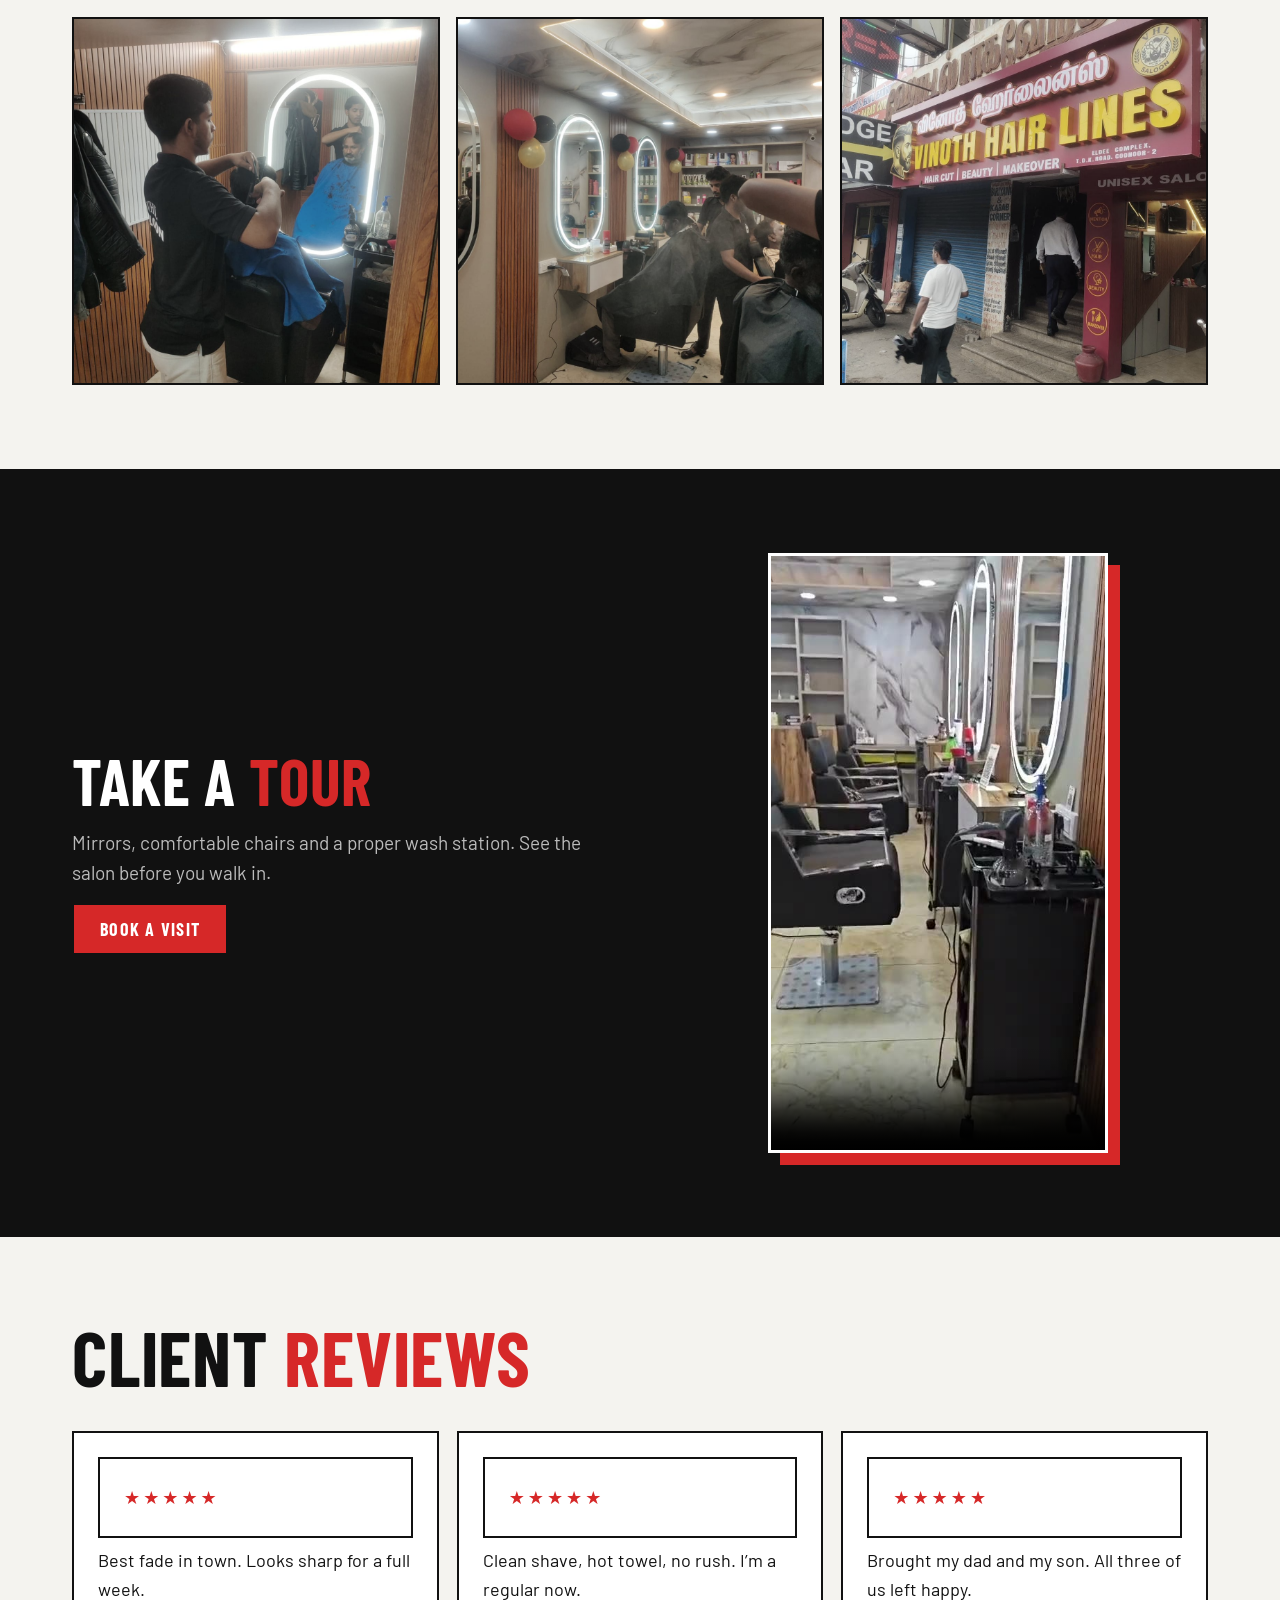
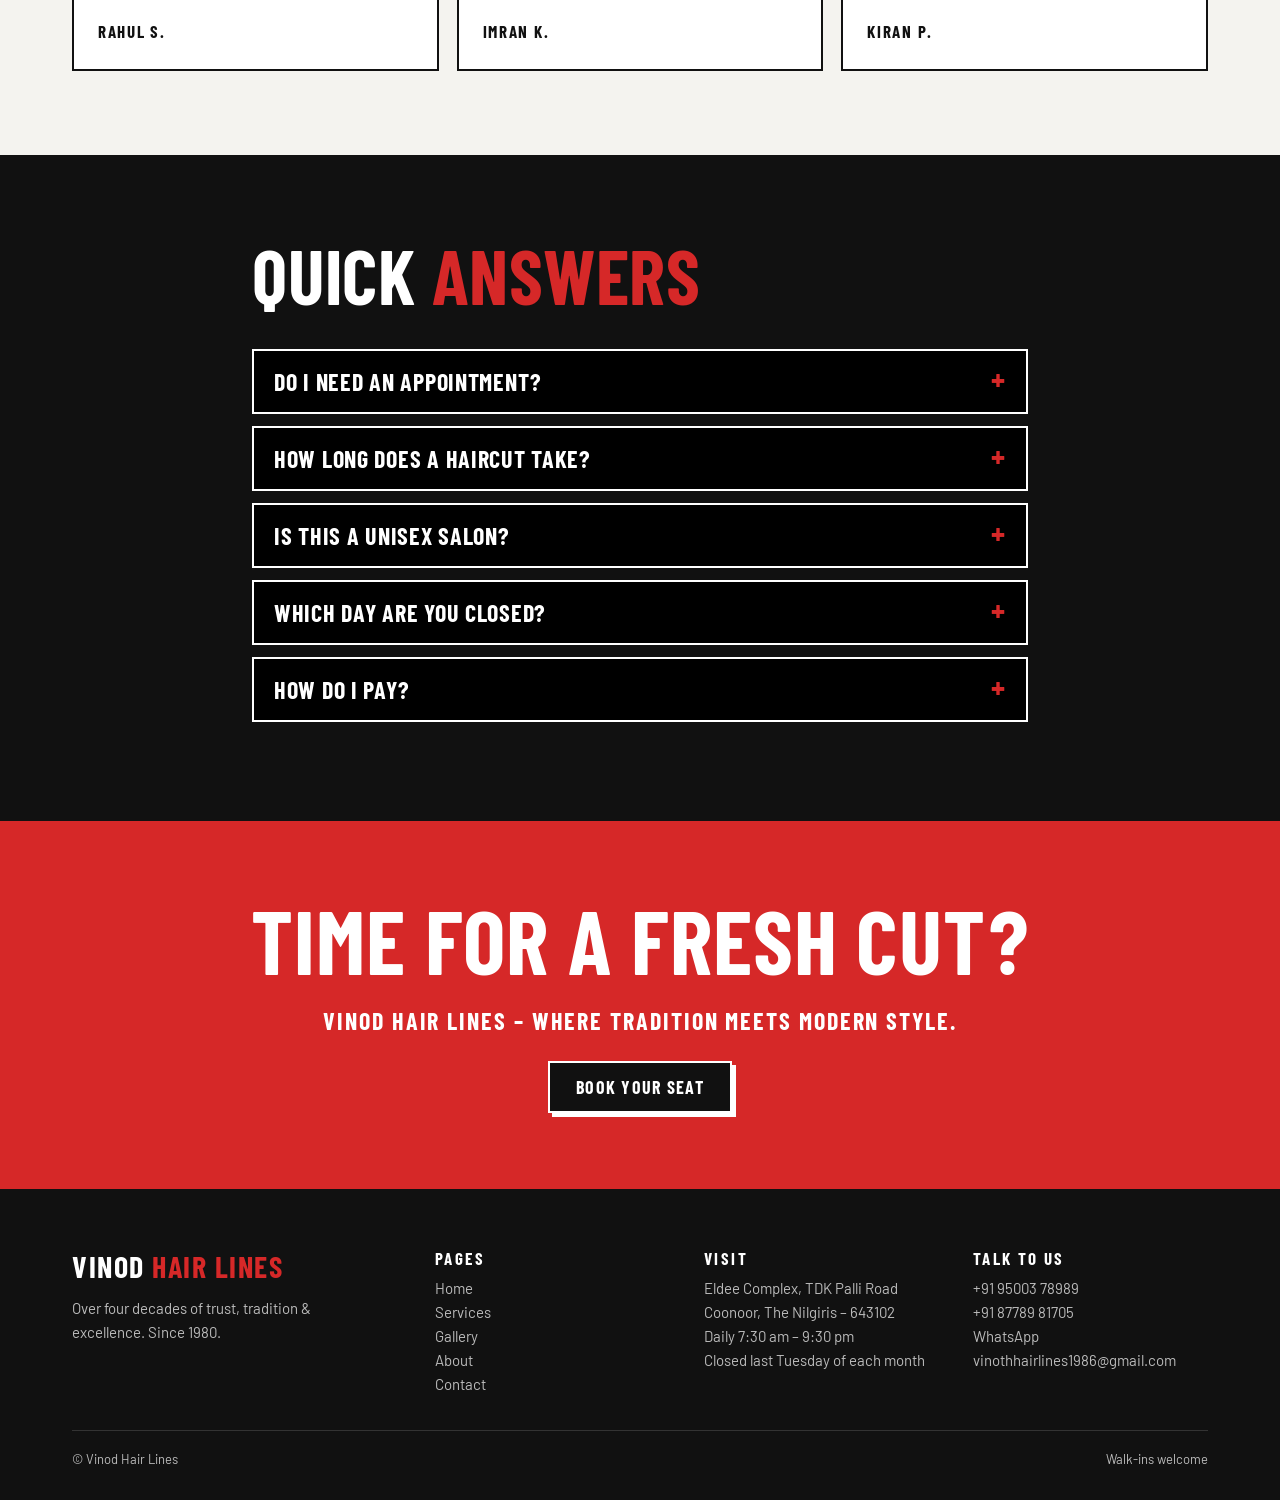
==== commit 325a8c0c: "Final address: Eldee Complex, TDK Palli Road, Coonoor 643102" ====
--- a/index.html
+++ b/index.html
@@ -3,16 +3,16 @@
 <title>Vinod Hair Lines – Men’s Grooming Salon</title><meta name="description" content="Vinod Hair Lines – traditional men’s grooming in Coonoor since 1980. Haircuts, shaves, beard styling, colour, facials, makeup and wedding grooming.">
 <link rel="preconnect" href="https://fonts.googleapis.com"><link rel="preconnect" href="https://fonts.gstatic.com" crossorigin>
 <link href="https://fonts.googleapis.com/css2?family=Barlow+Condensed:wght@600;700&family=Barlow:wght@400;500&display=swap" rel="stylesheet">
-<link rel="stylesheet" href="style.css?v=14"></head><body>
+<link rel="stylesheet" href="style.css?v=15"></head><body>
 <header class="top"><div class="w"><a class="logo" href="index.html">Vinod <i>Hair Lines</i></a><nav class="nl"><a href="services.html">Services</a><a href="gallery.html">Gallery</a><a href="about.html">About</a><a href="contact.html">Contact</a><a class="btn" href="contact.html#book">Book now</a></nav><button class="bur" aria-label="Menu">Menu</button></div><div class="pole"></div></header>
 <section class="hero"><div class="w"><div><div class="st">Checking hours</div><h1>Sharp cuts.<em>Clean looks.</em></h1><p>A legacy of style &amp; excellence since 1980. Traditional salon for the people of Coonoor. Pick your services, see the price and book on WhatsApp.</p><div class="hb"><a class="btn" href="#pick">Build your visit</a><a class="btn k" href="contact.html#book">Book now</a></div></div><div class="hi"><img src="images/interior-1.jpg" alt="Inside Vinod Hair Lines" loading="lazy" onerror="this.style.display='none'"><div class="tag">Since 1980</div></div></div></section>
 <section class="sec" id="pick"><div class="w"><div class="sh r"><h2>Pick your <em>services</em></h2><p>Tap a card to add it. Your total builds up at the bottom, ready to send on WhatsApp.</p></div><div class="grid" id="picker" data-pop></div><p style="margin-top:26px"><a class="btn o" href="services.html">See all services</a></p></div></section><section class="sec" style="background:#ebe9e3"><div class="w"><div class="sh r"><h2>Our <em>services</em></h2><p>Rates for services not on the price list are quoted on enquiry. Message us on WhatsApp.</p></div><div class="oc"><div class="r"><b>01</b><h3>Men’s Haircut &amp; Hairstyling</h3><ul><li>Classic and modern haircuts</li><li>Trendy hairstyles</li><li>Professional hair styling</li></ul></div><div class="r"><b>02</b><h3>Beard &amp; Grooming</h3><ul><li>Beard trimming and styling</li><li>Professional shaving</li><li>Complete men’s grooming</li></ul></div><div class="r"><b>03</b><h3>Facial &amp; Skin Care</h3><ul><li>Professional facials</li><li>Skin care treatments</li><li>Personal grooming services</li></ul></div><div class="r"><b>04</b><h3>Hair Treatments</h3><ul><li>Hair colouring and highlights</li><li>Hair smoothing and straightening</li><li>Specialised hair treatments</li></ul></div><div class="r"><b>05</b><h3>Makeup &amp; Makeover</h3><ul><li>Professional makeup services</li><li>Personal makeovers</li><li>Special occasion styling</li></ul></div><div class="r"><b>06</b><h3>Wedding &amp; Occasions</h3><ul><li>Groom grooming packages</li><li>Wedding makeup</li><li>Special event styling</li><li>Wedding and event bookings</li></ul></div></div></div></section>
-<section class="sec dk"><div class="w"><div class="sh r"><h2>Our <em>legacy</em></h2><p>Over four decades of trust, tradition &amp; excellence.</p></div><div class="tiles"><div class="tile r"><b>1980</b><h3>Established</h3><p>Proudly serving Coonoor since 1980.</p></div><div class="tile r"><b>40+</b><h3>Years of craft</h3><p>Traditional barbering with modern styling.</p></div><div class="tile r"><b>Heart</b><h3>Of Coonoor</h3><p>Eldee Complex, TTK Road, Coonoor.</p></div><div class="tile r"><b>Trust</b><h3>For generations</h3><p>A grooming destination families return to.</p></div></div></div></section>
+<section class="sec dk"><div class="w"><div class="sh r"><h2>Our <em>legacy</em></h2><p>Over four decades of trust, tradition &amp; excellence.</p></div><div class="tiles"><div class="tile r"><b>1980</b><h3>Established</h3><p>Proudly serving Coonoor since 1980.</p></div><div class="tile r"><b>40+</b><h3>Years of craft</h3><p>Traditional barbering with modern styling.</p></div><div class="tile r"><b>Heart</b><h3>Of Coonoor</h3><p>Eldee Complex, TDK Palli Road, Coonoor.</p></div><div class="tile r"><b>Trust</b><h3>For generations</h3><p>A grooming destination families return to.</p></div></div></div></section>
 <section class="sec"><div class="w"><div class="sh r"><h2>The <em>work</em></h2><a class="btn o" href="gallery.html">Full gallery</a></div><div class="gal"><div class="gi r" data-c="work" data-big="images/stylist.jpg"><img src="images/stylist.jpg" alt="At the chair" loading="lazy" onerror="this.style.display='none'"><span>At the chair</span></div><div class="gi r" data-c="inside" data-big="images/interior-1.jpg"><img src="images/interior-1.jpg" alt="Our salon" loading="lazy" onerror="this.style.display='none'"><span>Our salon</span></div><div class="gi r" data-c="front" data-big="images/storefront.jpg"><img src="images/storefront.jpg" alt="Shopfront" loading="lazy" onerror="this.style.display='none'"><span>Shopfront</span></div></div></div></section>
 <section class="sec dk"><div class="w two vid"><div class="r"><h2 style="font-size:clamp(40px,5vw,64px);margin-bottom:16px">Take a <em style="font-style:normal;color:var(--red)">tour</em></h2><p>Mirrors, comfortable chairs and a proper wash station. See the salon before you walk in.</p><a class="btn" href="contact.html#book">Book a visit</a></div><div class="r"><video controls playsinline preload="metadata" poster="images/tour-poster.jpg"><source src="images/tour.mp4" type="video/mp4"></video></div></div></section><section class="sec"><div class="w"><div class="sh r"><h2>Client <em>reviews</em></h2></div><div class="rv"><div class="r"><div class="s">★★★★★</div><p>Best fade in town. Looks sharp for a full week.</p><b>Rahul S.</b></div><div class="r"><div class="s">★★★★★</div><p>Clean shave, hot towel, no rush. I’m a regular now.</p><b>Imran K.</b></div><div class="r"><div class="s">★★★★★</div><p>Brought my dad and my son. All three of us left happy.</p><b>Kiran P.</b></div></div></div></section>
 <section class="sec dk"><div class="w" style="max-width:820px"><div class="sh r"><h2>Quick <em>answers</em></h2></div><details class="r"><summary>Do I need an appointment?</summary><p>Walk-ins are welcome. Booking on WhatsApp skips the wait, especially on weekends.</p></details><details class="r"><summary>How long does a haircut take?</summary><p>Around 30 to 40 minutes. A haircut with beard styling is about an hour.</p></details><details class="r"><summary>Is this a unisex salon?</summary><p>Yes, everyone is welcome. Boys’ cuts, baby cuts and bridal makeup (male and female) are on the price list.</p></details><details class="r"><summary>Which day are you closed?</summary><p>The last Tuesday of every month is our holiday.</p></details><details class="r"><summary>How do I pay?</summary><p>Cash and UPI are accepted. Edit this answer to match your shop.</p></details></div></section><section class="cta"><div class="w"><h2>Time for a fresh cut?</h2><p>Vinod Hair Lines – where tradition meets modern style.</p><a class="btn k" href="contact.html#book">Book your seat</a></div></section>
-<footer><div class="w"><div class="fg"><div><a class="logo" href="index.html" style="color:#fff">Vinod <i>Hair Lines</i></a><p style="margin-top:12px;max-width:280px">Over four decades of trust, tradition &amp; excellence. Since 1980.</p></div><div><b>Pages</b><a href="index.html">Home</a><a href="services.html">Services</a><a href="gallery.html">Gallery</a><a href="about.html">About</a><a href="contact.html">Contact</a></div><div><b>Visit</b>Eldee Complex, TTK Road<br>Coonoor, The Nilgiris – 643102<br>Daily 7:30 am – 9:30 pm<br>Closed last Tuesday of each month</div><div><b>Talk to us</b><a href="tel:+919500378989">+91 95003 78989</a><a href="tel:+918778981705">+91 87789 81705</a><a class="walink" target="_blank" rel="noopener">WhatsApp</a><a href="mailto:vinothhairlines1986@gmail.com">vinothhairlines1986@gmail.com</a></div></div><div class="cp"><span>© Vinod Hair Lines</span><span>Walk-ins welcome</span></div></div></footer>
+<footer><div class="w"><div class="fg"><div><a class="logo" href="index.html" style="color:#fff">Vinod <i>Hair Lines</i></a><p style="margin-top:12px;max-width:280px">Over four decades of trust, tradition &amp; excellence. Since 1980.</p></div><div><b>Pages</b><a href="index.html">Home</a><a href="services.html">Services</a><a href="gallery.html">Gallery</a><a href="about.html">About</a><a href="contact.html">Contact</a></div><div><b>Visit</b>Eldee Complex, TDK Palli Road<br>Coonoor, The Nilgiris – 643102<br>Daily 7:30 am – 9:30 pm<br>Closed last Tuesday of each month</div><div><b>Talk to us</b><a href="tel:+919500378989">+91 95003 78989</a><a href="tel:+918778981705">+91 87789 81705</a><a class="walink" target="_blank" rel="noopener">WhatsApp</a><a href="mailto:vinothhairlines1986@gmail.com">vinothhairlines1986@gmail.com</a></div></div><div class="cp"><span>© Vinod Hair Lines</span><span>Walk-ins welcome</span></div></div></footer>
 <div class="tray"><div class="w"><div><b id="tn"></b><small id="tl"></small></div><div class="a"><button class="x" id="tx">Clear</button><button class="btn" id="tw">WhatsApp</button><a class="btn" href="contact.html#book">Book</a></div></div></div>
 <div class="lb"><button class="c" aria-label="Close">×</button><button class="p" aria-label="Previous">‹</button><img alt=""><button class="n" aria-label="Next">›</button></div>
 <a class="wa walink" target="_blank" rel="noopener" aria-label="Chat on WhatsApp"><svg viewBox="0 0 24 24"><path d="M12 2a10 10 0 0 0-8.6 15.1L2 22l5-1.3A10 10 0 1 0 12 2zm5.2 14.2c-.2.6-1.3 1.2-1.8 1.2-.5.1-1 .2-3.2-.7-2.7-1.1-4.4-3.8-4.6-4-.1-.2-1.1-1.5-1.1-2.8s.7-2 1-2.3c.2-.3.5-.3.7-.3h.5c.2 0 .4 0 .6.5l.8 1.9c.1.2.1.4 0 .6l-.4.6c-.1.2-.3.3-.1.6.2.3.8 1.3 1.7 2.1 1.2 1 2.1 1.3 2.4 1.5.3.1.5.1.6-.1l.9-1.1c.2-.3.4-.2.6-.1l1.8.9c.3.1.5.2.5.3.1.1.1.6-.1 1.1z"/></svg></a>
-<script src="app.js?v=14"></script></body></html>
+<script src="app.js?v=15"></script></body></html>
